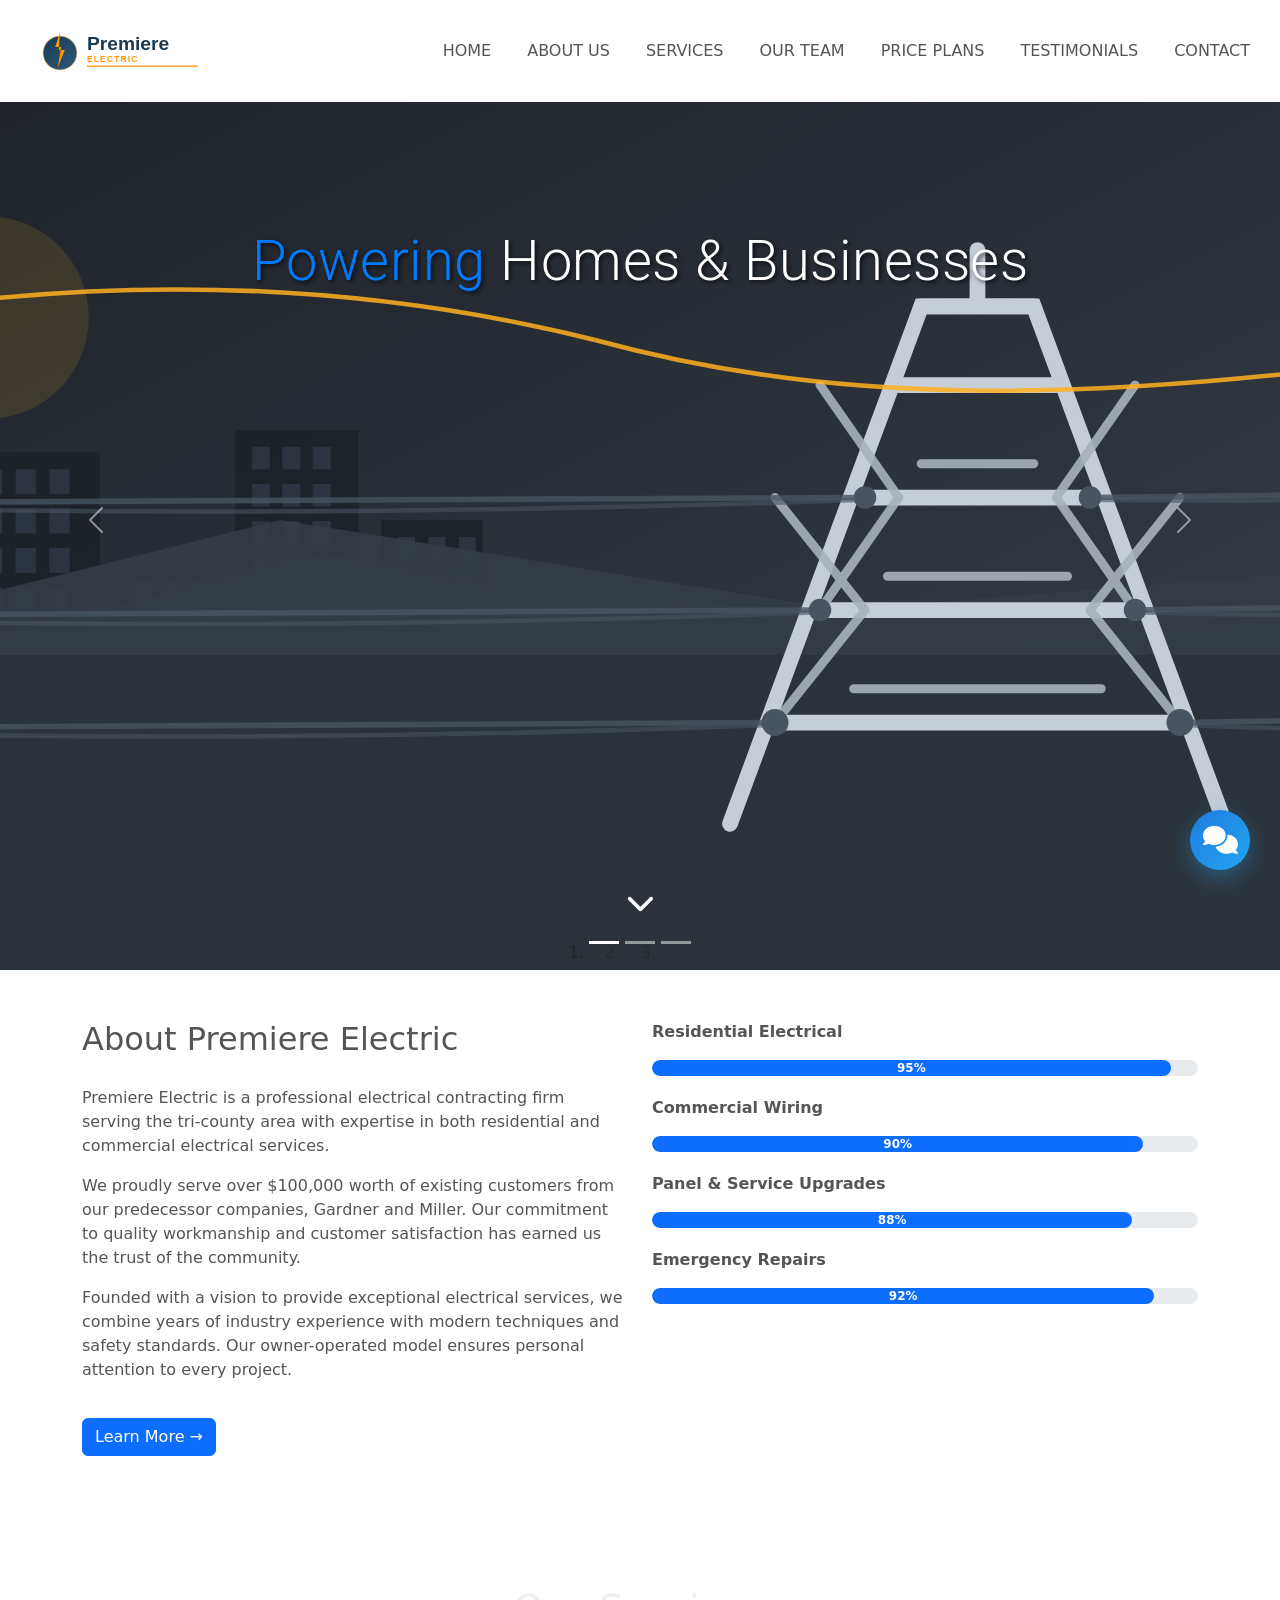
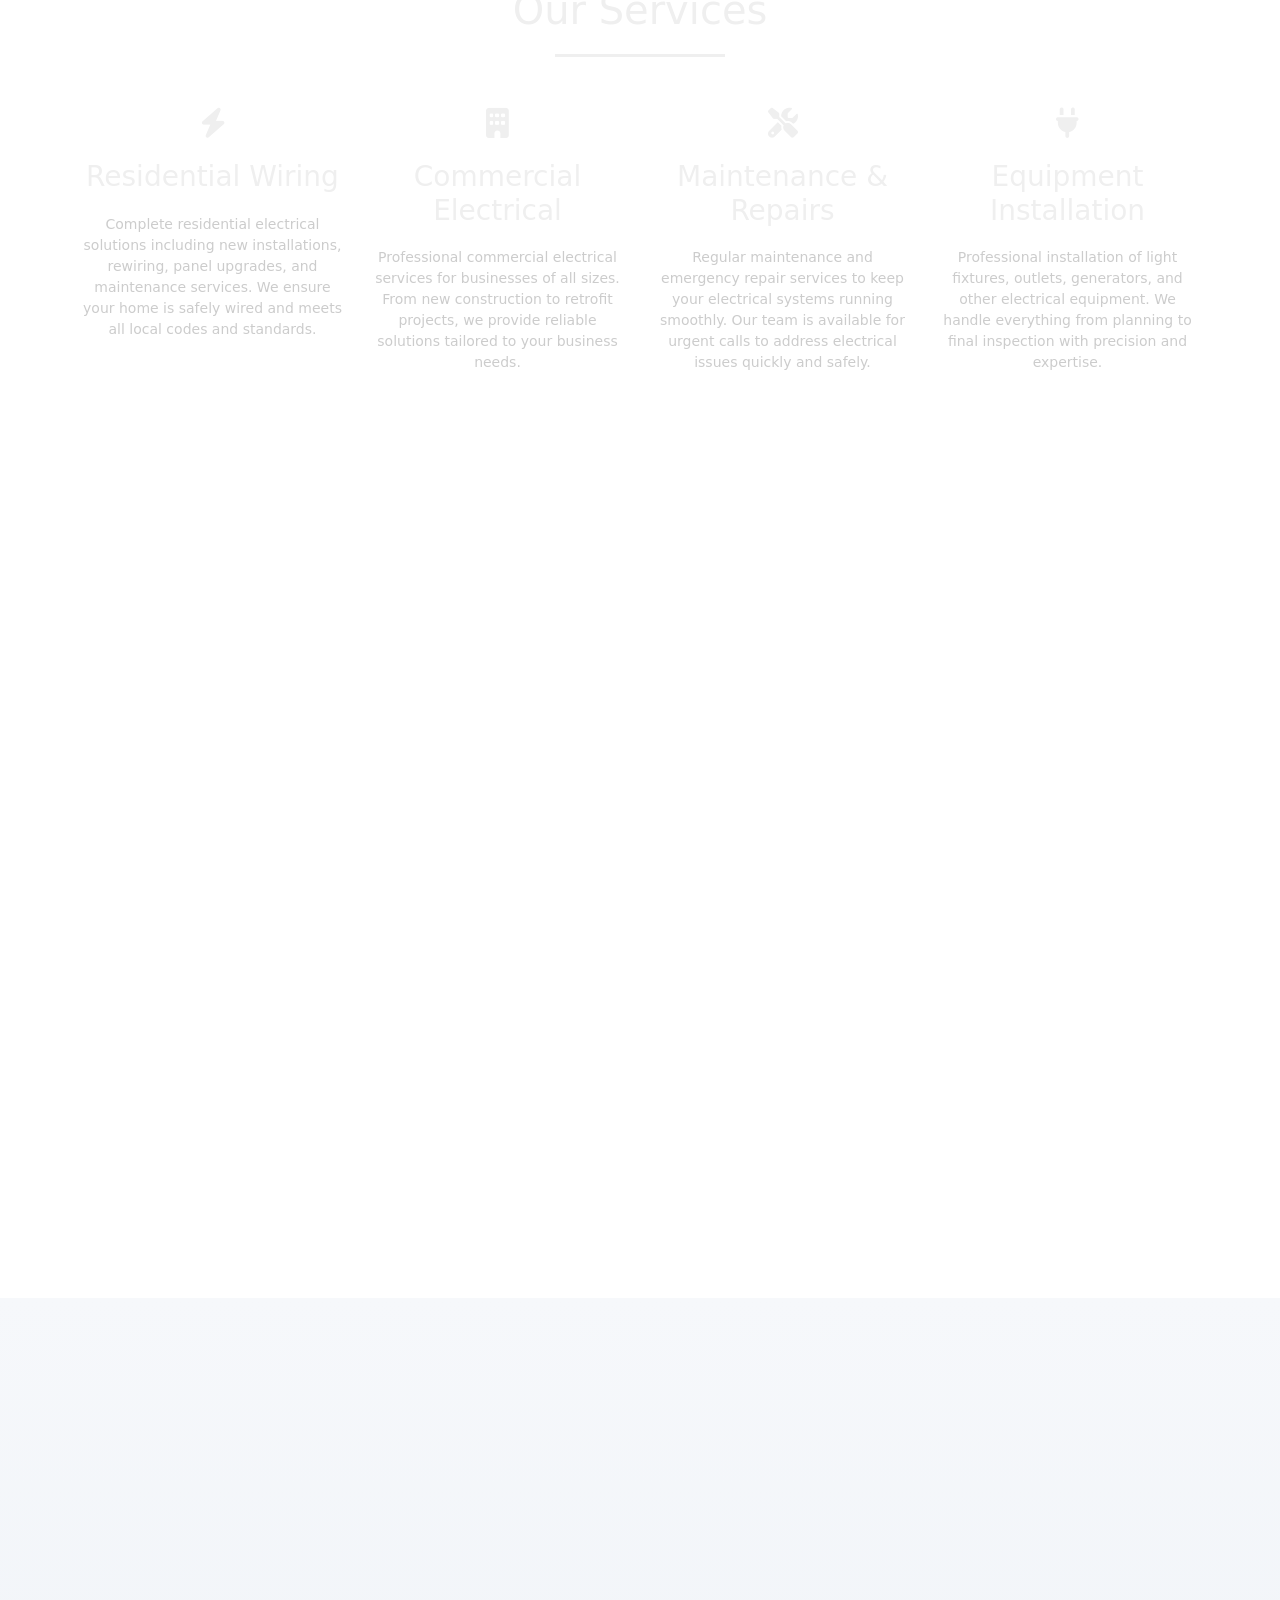
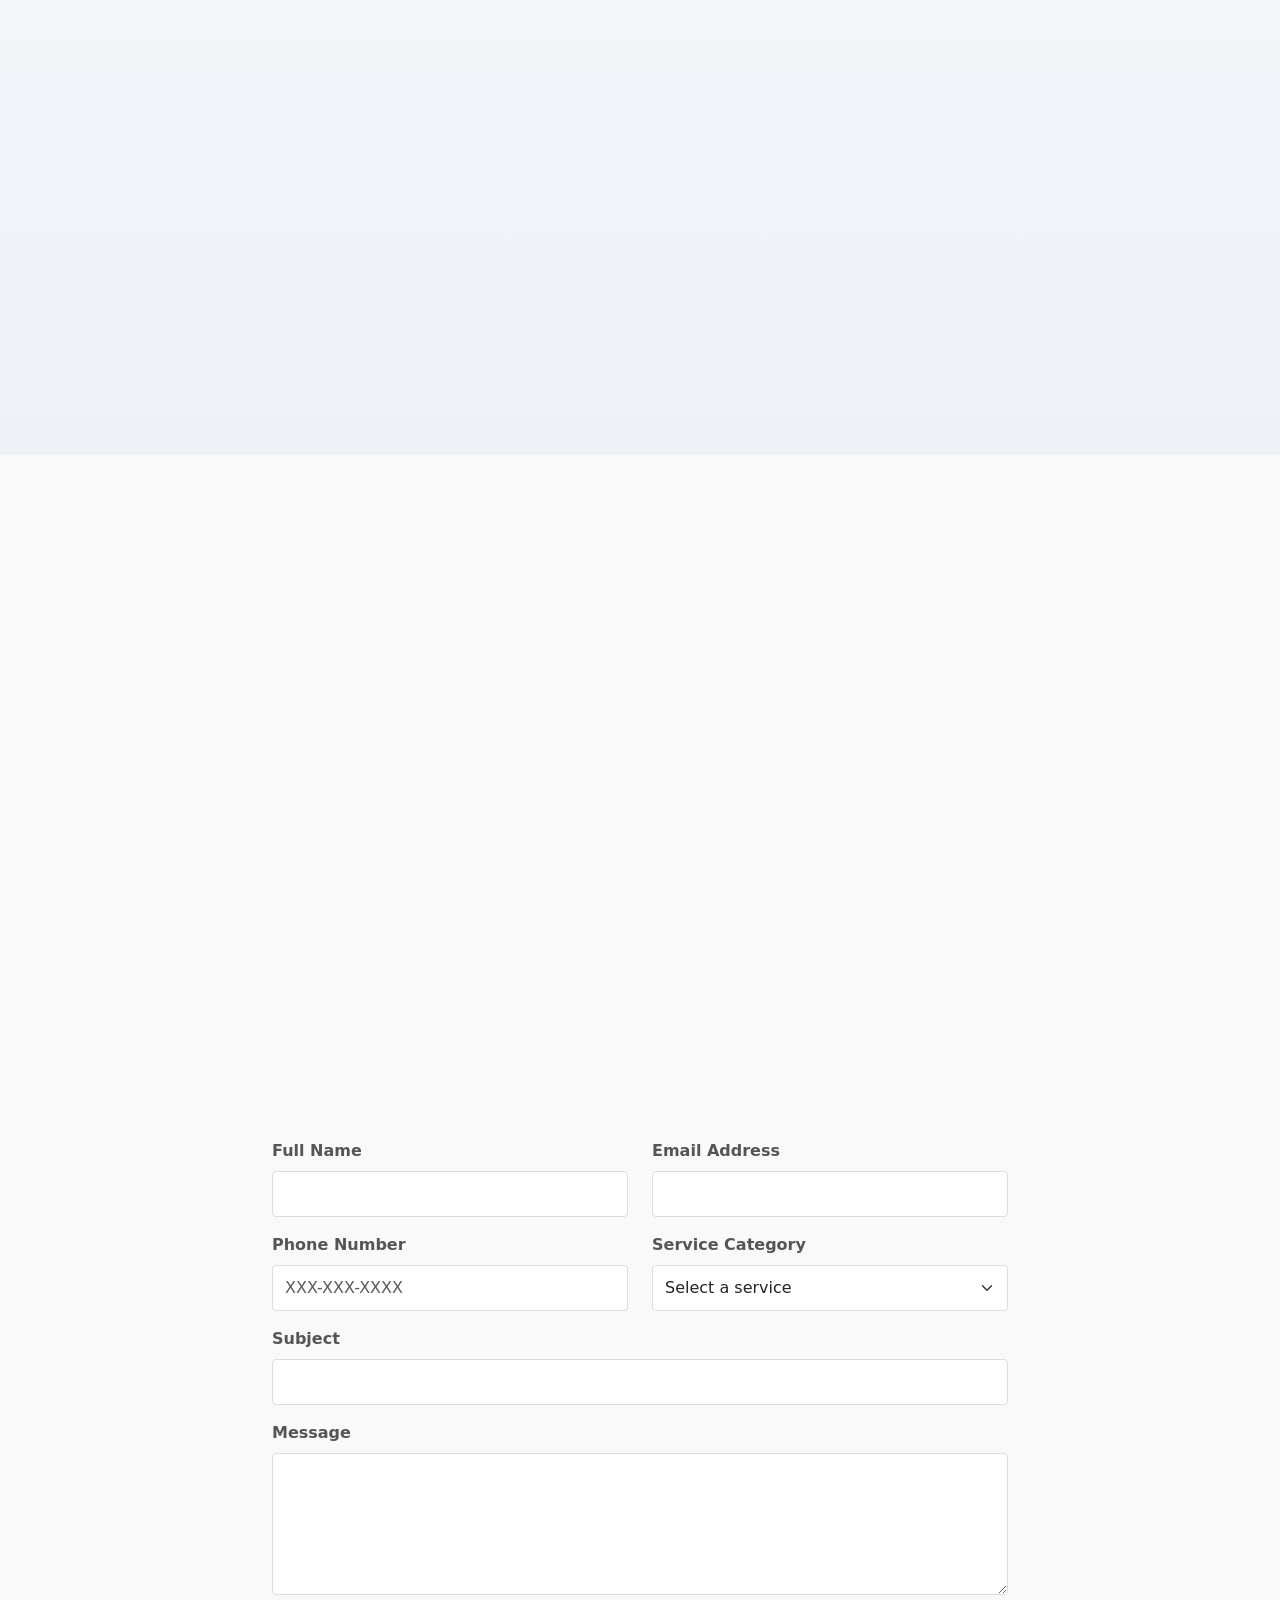
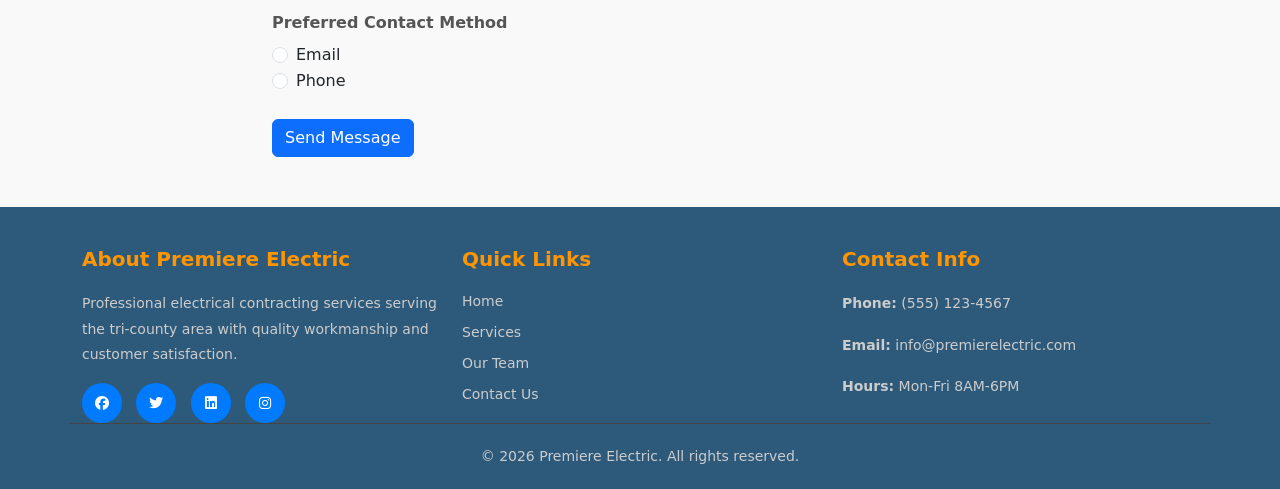
==== index.html @ 493f42b5 "Configure chatbot to use Railway backend with automatic fallback - Always attempt Railway API connec" ====
<!DOCTYPE html>
<html lang="en">
<head>
    <meta charset="UTF-8">
    <meta name="viewport" content="width=device-width, initial-scale=1.0">
    <meta name="description" content="Premiere Electric - Professional electrical contracting services">
    <meta name="api-base-url" content="https://premiere-electric-production.up.railway.app">
    <title>Premiere Electric - Professional Electrical Services</title>
    <link rel="stylesheet" href="main.css">
    <!-- Google Fonts -->
    <link rel="preconnect" href="https://fonts.googleapis.com">
    <link rel="preconnect" href="https://fonts.gstatic.com" crossorigin>
    <link href="https://fonts.googleapis.com/css2?family=Roboto:wght@300;400;500;700;900&display=swap" rel="stylesheet">
    <!-- Bootstrap 5.3.0 -->
    <link href="https://cdn.jsdelivr.net/npm/bootstrap@5.3.0/dist/css/bootstrap.min.css" rel="stylesheet">
    <!-- Font Awesome 6.4.0 -->
    <link rel="stylesheet" href="https://cdnjs.cloudflare.com/ajax/libs/font-awesome/6.4.0/css/all.min.css">
    <!-- Favicon -->
    <link rel="icon" type="image/svg+xml" href="logos/premiere-electric-favicon.svg">
    <link rel="alternate icon" href="logos/favicon.ico">
</head>
<body>
    <!-----NavigationBar-->
    <section id="nav-bar">
        <nav class="navbar navbar-expand-lg navbar-light sticky-top">
            <div class="container-fluid">
                <a class="navbar-brand" href="#home"><img src="logos/premiere-electric-logo-full.svg" alt="Premiere Electric" height="60"></a>
                <button class="navbar-toggler" type="button" data-bs-toggle="collapse" data-bs-target="#navbarNav" aria-controls="navbarNav" aria-expanded="false" aria-label="Toggle navigation">
                  <span class="navbar-toggler-icon"></span>
                </button>
                <div class="collapse navbar-collapse" id="navbarNav">
                  <ul class="navbar-nav ms-auto">
                    <li class="nav-item">
                      <a class="nav-link" href="#home">HOME</a>
                    </li>
                    <li class="nav-item">
                      <a class="nav-link" href="about.html">ABOUT US</a>
                    </li>
                    <li class="nav-item">
                      <a class="nav-link" href="#services">SERVICES</a>
                    </li>
                    <li class="nav-item">
                        <a class="nav-link" href="#team">OUR TEAM</a>
                    </li>
                    <li class="nav-item">
                        <a class="nav-link" href="#price">PRICE PLANS</a>
                    </li>
                    <li class="nav-item">
                        <a class="nav-link" href="#testimonials">TESTIMONIALS</a>
                    </li>
                    <li class="nav-item">
                      <a class="nav-link" href="#contact">CONTACT</a>
                    </li>
                  </ul>
                </div>
            </div>
          </nav>
    </section>
      <!-------Slider-->
      <div id="home">
        <div id="headerSlider" class="carousel slide" data-bs-ride="carousel">
          <ol class="carousel-indicators">
            <li data-bs-target="#headerSlider" data-bs-slide-to="0" class="active" aria-current="true"></li>
            <li data-bs-target="#headerSlider" data-bs-slide-to="1"></li>
            <li data-bs-target="#headerSlider" data-bs-slide-to="2"></li>
          </ol>
          <div class="carousel-inner">
            <div class="carousel-item active">
              <picture>
                <source media="(max-width: 768px)" srcset="image/slider-power-1-mobile.svg">
                <img src="image/slider-power-1.svg" class="d-block w-100" alt="Transmission towers powering homes and businesses" style="height: 100vh; object-fit: cover;">
              </picture>
                <div class="carousel-caption">
                  <h5><span class="accent">Powering</span> Homes & Businesses</h5>
                </div>
                <a href="#about" class="carousel-arrow" title="Learn more about us" aria-label="Learn more about us"><i class="fas fa-chevron-down" aria-hidden="true"></i></a>
            </div>
            <div class="carousel-item">
              <picture>
                <source media="(max-width: 768px)" srcset="image/slider-power-2-mobile.svg">
                <img src="image/slider-power-2.svg" class="d-block w-100" alt="Smart meter and digital grid infrastructure" style="height: 100vh; object-fit: cover;">
              </picture>
              <div class="carousel-caption">
                <h5><span class="accent">Safe.</span> Licensed. <span class="accent">On Time.</span></h5>
              </div>
              <a href="#about" class="carousel-arrow" title="Learn more about us" aria-label="Learn more about us"><i class="fas fa-chevron-down" aria-hidden="true"></i></a>
            </div>
            <div class="carousel-item">
              <picture>
                <source media="(max-width: 768px)" srcset="image/slider-power-3-mobile.svg">
                <img src="image/slider-power-3.svg" class="d-block w-100" alt="Wind turbines generating renewable energy" style="height: 100vh; object-fit: cover;">
              </picture>
              <div class="carousel-caption">
                <h5><span class="accent">Smart</span> Upgrades, <span class="accent">Clean</span> Installs</h5>
              </div>
              <a href="#about" class="carousel-arrow" title="Learn more about us" aria-label="Learn more about us"><i class="fas fa-chevron-down" aria-hidden="true"></i></a>
            </div>
          </div>
          <button class="carousel-control-prev" type="button" data-bs-target="#headerSlider" data-bs-slide="prev">
            <span class="carousel-control-prev-icon" aria-hidden="true"></span>
            <span class="visually-hidden">Previous</span>
          </button>
          <button class="carousel-control-next" type="button" data-bs-target="#headerSlider" data-bs-slide="next">
            <span class="carousel-control-next-icon" aria-hidden="true"></span>
            <span class="visually-hidden">Next</span>
          </button>
        </div>        
      </div>
        <!-----About-->
        <section id="about">
          <div class="container">
            <div class="row">
              <div class="col-md-6">
                <h2 data-reveal>About Premiere Electric</h2>
                <div class="about-content" data-reveal data-reveal-delay="100">
                  <p>Premiere Electric is a professional electrical contracting firm serving the tri-county area with expertise in both residential and commercial electrical services.</p>
                  <p>We proudly serve over $100,000 worth of existing customers from our predecessor companies, Gardner and Miller. Our commitment to quality workmanship and customer satisfaction has earned us the trust of the community.</p>
                  <p>Founded with a vision to provide exceptional electrical services, we combine years of industry experience with modern techniques and safety standards. Our owner-operated model ensures personal attention to every project.</p>
                </div>
                <a href="about.html" class="btn btn-primary" data-reveal data-reveal-delay="200">Learn More →</a>
              </div>
              <div class="col-md-6 skills-bar" data-reveal data-reveal-delay="300">
                <p>Residential Electrical</p>
                <div class="progress">
                  <div class="progress-bar progress-95">95%</div>
                </div>
                <p>Commercial Wiring</p>
                <div class="progress">
                  <div class="progress-bar progress-90">90%</div>
                </div>
                <p>Panel & Service Upgrades</p>
                <div class="progress">
                  <div class="progress-bar progress-88">88%</div>
                </div>
                <p>Emergency Repairs</p>
                <div class="progress">
                  <div class="progress-bar progress-92">92%</div>
                </div>
              </div>
            </div>
          </div>
        </section>
        <!--------Services-->
        <section id="services">
          <div class="container">
            <h1 data-reveal>Our Services</h1>
            <div class="row services">
              <div class="col-md-3 text-center" data-reveal>
                <div class="icon">
                  <i class="fas fa-bolt"></i>
                </div>
                <h3>Residential Wiring</h3>
                <p>
                  Complete residential electrical solutions including new installations, rewiring, panel upgrades, and maintenance services. We ensure your home is safely wired and meets all local codes and standards.
                </p>
              </div>
              <div class="col-md-3 text-center" data-reveal data-reveal-delay="100">
                <div class="icon">
                  <i class="fas fa-building"></i>
                </div>
                <h3>Commercial Electrical</h3>
                <p>
                  Professional commercial electrical services for businesses of all sizes. From new construction to retrofit projects, we provide reliable solutions tailored to your business needs.
                </p>
              </div>
              <div class="col-md-3 text-center" data-reveal data-reveal-delay="200">
                <div class="icon">
                  <i class="fas fa-tools"></i>
                </div>
                <h3>Maintenance & Repairs</h3>
                <p>
                  Regular maintenance and emergency repair services to keep your electrical systems running smoothly. Our team is available for urgent calls to address electrical issues quickly and safely.
                </p>
              </div>
              <div class="col-md-3 text-center" data-reveal data-reveal-delay="300">
                <div class="icon">
                  <i class="fas fa-plug"></i>
                </div>
                <h3>Equipment Installation</h3>
                <p>
                  Professional installation of light fixtures, outlets, generators, and other electrical equipment. We handle everything from planning to final inspection with precision and expertise.
                </p>
              </div>
            </div>
          </div>
        </section>
        <!--------Team Members-->
        <section id="team">
          <div class="container">
            <h1 data-reveal>Our Team</h1>
            <div class="row">
              <div class="col-md-4 profile-pic text-center" data-reveal>
                <div class="img-box">
                  <img src="logos/team-robin.svg" class="img-fluid" alt="Robin Henderson - CEO">
                  <ul>
                    <li><a href="#" title="Visit Facebook"><i class="fab fa-facebook"></i></a></li>
                    <li><a href="#" title="Visit Twitter"><i class="fab fa-twitter"></i></a></li>
                    <li><a href="#" title="Visit LinkedIn"><i class="fab fa-linkedin"></i></a></li>
                  </ul>
                </div>
                <h2>Robin Henderson</h2>
                <h3>Founder & CEO</h3>
                <p>Experienced electrical contractor with over 15 years in the industry, leading Premiere Electric with dedication to quality and customer service.</p>
              </div>
              <div class="col-md-4 profile-pic text-center" data-reveal data-reveal-delay="100">
                <div class="img-box">
                  <img src="logos/team-james.svg" class="img-fluid" alt="James Martinez - Operations">
                  <ul>
                    <li><a href="#" title="Visit Facebook"><i class="fab fa-facebook"></i></a></li>
                    <li><a href="#" title="Visit Twitter"><i class="fab fa-twitter"></i></a></li>
                    <li><a href="#" title="Visit LinkedIn"><i class="fab fa-linkedin"></i></a></li>
                  </ul>
                </div>
                <h2>James Martinez</h2>
                <h3>Operations Manager</h3>
                <p>Manages day-to-day operations and ensures every project meets our high standards for safety and customer satisfaction.</p>
              </div>
              <div class="col-md-4 profile-pic text-center" data-reveal data-reveal-delay="200">
                <div class="img-box">
                  <img src="logos/team-michael.svg" class="img-fluid" alt="Michael Thompson - Lead Tech">
                  <ul>
                    <li><a href="#" title="Visit Facebook"><i class="fab fa-facebook"></i></a></li>
                    <li><a href="#" title="Visit Twitter"><i class="fab fa-twitter"></i></a></li>
                    <li><a href="#" title="Visit LinkedIn"><i class="fab fa-linkedin"></i></a></li>
                  </ul>
                </div>
                <h2>Michael Thompson</h2>
                <h3>Lead Technician</h3>
                <p>Certified electrician with 12 years of experience handling complex commercial and residential projects with expertise and precision.</p>
              </div>
            </div>
          </div>
        </section>
        <!--------promo-->
        <section id="promo">
          <div class="container">
            <p data-reveal>Ready for Professional Electrical Services?</p>
            <a href="#contact" class="btn btn-primary" data-reveal data-reveal-delay="150">Contact Us Today</a>
          </div>
        </section>
        <!--------Price Plans-->
        <section id="price">
          <div class="container">
            <h1 data-reveal>Price Plans</h1>
            <div class="row">
              <div class="col-md-4" data-reveal>
                <div class="single-price">
                  <div class="price-head">
                    <h2>Basic</h2>
                    <p>$99/<span>month</span></p>
                  </div>
                  <div class="price-content">
                    <ul>
                      <li><i class="fas fa-circle-check"></i>Emergency Callouts</li>
                      <li><i class="fas fa-circle-check"></i>Basic Repairs</li>
                      <li><i class="fas fa-circle-check"></i>Annual Inspection</li>
                      <li><i class="fas fa-circle-xmark"></i>Scheduled Maintenance</li>
                      <li><i class="fas fa-circle-xmark"></i>Priority Support</li>
                    </ul>
                  </div>
                  <div class="price-button">
                    <a class="buy-btn" href="#contact">Get Started</a>
                  </div>
                </div>
              </div>
              <div class="col-md-4" data-reveal data-reveal-delay="100">
                <div class="single-price">
                  <div class="price-head">
                    <h2>Professional</h2>
                    <p>$199/<span>month</span></p>
                  </div>
                  <div class="price-content">
                    <ul>
                      <li><i class="fas fa-circle-check"></i>Emergency Callouts</li>
                      <li><i class="fas fa-circle-check"></i>All Repairs & Upgrades</li>
                      <li><i class="fas fa-circle-check"></i>Quarterly Maintenance</li>
                      <li><i class="fas fa-circle-check"></i>Scheduled Maintenance</li>
                      <li><i class="fas fa-circle-xmark"></i>Priority Support</li>
                    </ul>
                  </div>
                  <div class="price-button">
                    <a class="buy-btn" href="#contact">Get Started</a>
                  </div>
                </div>
              </div>
              <div class="col-md-4" data-reveal data-reveal-delay="200">
                <div class="single-price">
                  <div class="price-head">
                    <h2>Premium</h2>
                    <p>$299/<span>month</span></p>
                  </div>
                  <div class="price-content">
                    <ul>
                      <li><i class="fas fa-circle-check"></i>24/7 Emergency Support</li>
                      <li><i class="fas fa-circle-check"></i>All Repairs & Upgrades</li>
                      <li><i class="fas fa-circle-check"></i>Monthly Maintenance</li>
                      <li><i class="fas fa-circle-check"></i>Dedicated Account Manager</li>
                      <li><i class="fas fa-circle-check"></i>Priority Support</li>
                    </ul>
                  </div>
                  <div class="price-button">
                    <a class="buy-btn" href="#contact">Get Started</a>
                  </div>
                </div>
              </div>
            </div>
          </div>
        </section>
        <!--------Testimonials-->
        <section id="testimonials">
          <div class="container">
            <h1 data-reveal>What Our Clients Say</h1>
            <div class="row">
              <div class="col-md-4 testimonial" data-reveal>
                <div class="testimonial-content">
                  <p>"Premiere Electric completed my home renovation wiring on schedule and within budget. Highly professional and responsive team!"</p>
                  <div class="rating">
                    <i class="fas fa-star"></i>
                    <i class="fas fa-star"></i>
                    <i class="fas fa-star"></i>
                    <i class="fas fa-star"></i>
                    <i class="fas fa-star"></i>
                  </div>
                  <h4>Sarah Johnson</h4>
                  <p class="client-title">Homeowner</p>
                </div>
              </div>
              <div class="col-md-4 testimonial" data-reveal data-reveal-delay="100">
                <div class="testimonial-content">
                  <p>"Outstanding commercial electrical work. They provided excellent service and attention to detail for our office construction."</p>
                  <div class="rating">
                    <i class="fas fa-star"></i>
                    <i class="fas fa-star"></i>
                    <i class="fas fa-star"></i>
                    <i class="fas fa-star"></i>
                    <i class="fas fa-star"></i>
                  </div>
                  <h4>David Chen</h4>
                  <p class="client-title">Business Owner</p>
                </div>
              </div>
              <div class="col-md-4 testimonial" data-reveal data-reveal-delay="200">
                <div class="testimonial-content">
                  <p>"Fast response to my emergency electrical issue. Professional, knowledgeable, and fair pricing. We're extremely satisfied and highly recommend!"</p>
                  <div class="rating">
                    <i class="fas fa-star"></i>
                    <i class="fas fa-star"></i>
                    <i class="fas fa-star"></i>
                    <i class="fas fa-star"></i>
                    <i class="fas fa-star"></i>
                  </div>
                  <h4>Emily Rodriguez</h4>
                  <p class="client-title">Business Manager</p>
                </div>
              </div>
            </div>
          </div>
        </section>
        <!--------Contact Form-->
        <section id="contact">
          <div class="container">
            <h1 data-reveal>Get in Touch</h1>
            <div class="row">
              <div class="col-md-8 offset-md-2" data-reveal>
                <form id="contactForm">
                  <div class="row">
                    <div class="col-md-6 mb-3">
                      <label for="fullName" class="form-label">Full Name</label>
                      <input type="text" class="form-control" id="fullName" name="fullName" required minlength="2" maxlength="100">
                    </div>
                    <div class="col-md-6 mb-3">
                      <label for="email" class="form-label">Email Address</label>
                      <input type="email" class="form-control" id="email" name="email" required>
                    </div>
                  </div>
                  <div class="row">
                    <div class="col-md-6 mb-3">
                      <label for="phone" class="form-label">Phone Number</label>
                      <input type="tel" class="form-control" id="phone" name="phone" placeholder="XXX-XXX-XXXX">
                    </div>
                    <div class="col-md-6 mb-3">
                      <label for="serviceCategory" class="form-label">Service Category</label>
                      <select class="form-select" id="serviceCategory" name="serviceCategory">
                        <option value="">Select a service</option>
                        <option value="residential">Residential Wiring</option>
                        <option value="commercial">Commercial Electrical</option>
                        <option value="maintenance">Maintenance & Repairs</option>
                        <option value="equipment">Equipment Installation</option>
                        <option value="other">Other</option>
                      </select>
                    </div>
                  </div>
                  <div class="mb-3">
                    <label for="subject" class="form-label">Subject</label>
                    <input type="text" class="form-control" id="subject" name="subject" required minlength="5" maxlength="150">
                  </div>
                  <div class="mb-3">
                    <label for="message" class="form-label">Message</label>
                    <textarea class="form-control" id="message" name="message" rows="5" required minlength="10" maxlength="5000"></textarea>
                  </div>
                  <div class="mb-3">
                    <label class="form-label">Preferred Contact Method</label>
                    <div class="form-check">
                      <input class="form-check-input" type="radio" name="preferredContact" id="contactEmail" value="email">
                      <label class="form-check-label" for="contactEmail">Email</label>
                    </div>
                    <div class="form-check">
                      <input class="form-check-input" type="radio" name="preferredContact" id="contactPhone" value="phone">
                      <label class="form-check-label" for="contactPhone">Phone</label>
                    </div>
                  </div>
                  <button type="submit" class="btn btn-primary">Send Message</button>
                </form>
                <div id="formResponse"></div>
              </div>
            </div>
          </div>
        </section>
        <!--------Footer-->
        <footer id="footer">
          <div class="container">
            <div class="row">
              <div class="col-md-4" data-reveal>
                <h5>About Premiere Electric</h5>
                <p>Professional electrical contracting services serving the tri-county area with quality workmanship and customer satisfaction.</p>
                <div class="social-icons">
                  <a href="#" title="Visit Facebook"><i class="fab fa-facebook"></i></a>
                  <a href="#" title="Visit Twitter"><i class="fab fa-twitter"></i></a>
                  <a href="#" title="Visit LinkedIn"><i class="fab fa-linkedin"></i></a>
                  <a href="#" title="Visit Instagram"><i class="fab fa-instagram"></i></a>
                </div>
              </div>
              <div class="col-md-4" data-reveal data-reveal-delay="100">
                <h5>Quick Links</h5>
                <ul>
                  <li><a href="#home">Home</a></li>
                  <li><a href="#services">Services</a></li>
                  <li><a href="#team">Our Team</a></li>
                  <li><a href="#contact">Contact Us</a></li>
                </ul>
              </div>
              <div class="col-md-4" data-reveal data-reveal-delay="200">
                <h5>Contact Info</h5>
                <p><strong>Phone:</strong> (555) 123-4567</p>
                <p><strong>Email:</strong> info@premierelectric.com</p>
                <p><strong>Hours:</strong> Mon-Fri 8AM-6PM</p>
              </div>
            </div>
            <div class="row footer-bottom">
              <div class="col-12 text-center" data-reveal data-reveal-delay="300">
                <p>&copy; 2026 Premiere Electric. All rights reserved.</p>
              </div>
            </div>
          </div>
        </footer>

    <!-- Chatbot Button -->
    <button id="chatbot-toggle" class="chatbot-toggle" title="Open Chat" aria-label="Open Chat">
      <i class="fas fa-comments"></i>
    </button>

    <!-- Chatbot Modal -->
    <div id="chatbot-modal" class="chatbot-modal">
      <div class="chatbot-header">
        <h5><i class="fas fa-bolt"></i> Premiere Electric Assistant</h5>
        <button id="chatbot-close" class="chatbot-close" title="Close Chat" aria-label="Close Chat">
          <i class="fas fa-times"></i>
        </button>
      </div>
      <div class="chatbot-body" id="chatbot-body">
        <div class="chat-message bot-message">
          <div class="message-content">
            <p>Hi! I'm the Premiere Electric virtual assistant. How can I help you today?</p>
          </div>
        </div>
      </div>
      <div class="chatbot-footer">
        <input type="text" id="chatbot-input" class="chatbot-input" placeholder="Type your message..." />
        <button id="chatbot-send" class="chatbot-send" title="Send Message">
          <i class="fas fa-paper-plane"></i>
        </button>
      </div>
    </div>

    <!-- Bootstrap 5.3.0 JS -->
    <script src="https://cdn.jsdelivr.net/npm/bootstrap@5.3.0/dist/js/bootstrap.bundle.min.js"></script>
    
    <!-- Reveal Animations (Optimized) -->
    <script>
      const prefersReducedMotion = window.matchMedia('(prefers-reduced-motion: reduce)').matches;

      if (prefersReducedMotion || !('IntersectionObserver' in window)) {
        document.querySelectorAll('[data-reveal]').forEach((el) => el.classList.add('is-visible'));
      } else {
        const observer = new IntersectionObserver(
          (entries) => {
            entries.forEach((entry) => {
              if (entry.isIntersecting) {
                entry.target.classList.add('is-visible');
                observer.unobserve(entry.target);
              }
            });
          },
          { threshold: 0.15, rootMargin: '50px 0px 0px 0px' }
        );

        document.querySelectorAll('[data-reveal]').forEach((element) => {
          const delay = element.getAttribute('data-reveal-delay');
          if (delay) element.style.setProperty('--reveal-delay', `${delay}ms`);
          observer.observe(element);
        });
      }
    </script>

    <!-- Chatbot Handler -->
    <script>
      // Always use Railway backend, fallback to local responses if unavailable
      const apiBaseUrl = (() => {
        const meta = document.querySelector('meta[name="api-base-url"]');
        const value = meta?.content?.trim() || '';
        return value.replace(/\/+$/, '');
      })();

      function buildApiUrl(path) {
        const normalizedPath = path.startsWith('/') ? path : `/${path}`;
        return `${apiBaseUrl}${normalizedPath}`;
      }

      window.buildApiUrl = buildApiUrl;

      // Chatbot toggle
      const chatbotToggle = document.getElementById('chatbot-toggle');
      const chatbotModal = document.getElementById('chatbot-modal');
      const chatbotClose = document.getElementById('chatbot-close');
      const chatbotInput = document.getElementById('chatbot-input');
      const chatbotSend = document.getElementById('chatbot-send');
      const chatbotBody = document.getElementById('chatbot-body');

      chatbotToggle.addEventListener('click', () => {
        chatbotModal.classList.add('active');
        chatbotToggle.style.display = 'none';
        chatbotInput.focus();
      });

      chatbotClose.addEventListener('click', () => {
        chatbotModal.classList.remove('active');
        chatbotToggle.style.display = 'flex';
      });

      function addMessage(message, isBot = false) {
        const messageDiv = document.createElement('div');
        messageDiv.className = `chat-message ${isBot ? 'bot-message' : 'user-message'}`;
        messageDiv.innerHTML = `
          <div class="message-content">
            <p>${message}</p>
          </div>
        `;
        chatbotBody.appendChild(messageDiv);
        chatbotBody.scrollTop = chatbotBody.scrollHeight;
      }

      function getBotResponse(userMessage) {
        const message = userMessage.toLowerCase();

        // Always try Railway backend first
        return fetch(buildApiUrl('/api/chat/message'), {
          method: 'POST',
          headers: {
            'Content-Type': 'application/json',
          },
          body: JSON.stringify({
            message: userMessage,
            sessionId: sessionStorage.getItem('chatSessionId'),
            userContext: window.location.pathname
          })
        })
        .then(response => {
          if (!response.ok) {
            throw new Error(`HTTP error! status: ${response.status}`);
          }
          return response.json();
        })
        .then(data => {
          if (data.success && data.sessionId) {
            sessionStorage.setItem('chatSessionId', data.sessionId);
          }
          return data.botResponse || data.message;
        })
        .catch(error => {
          // If Railway is unavailable, use fallback responses
          return getFallbackResponse(message);
        });
      }

      function getFallbackResponse(message) {
        
        if (message.includes('service') || message.includes('what do you do')) {
          return "We offer residential wiring, commercial electrical work, maintenance & repairs, and equipment installation. Would you like more details about any specific service?";
        } else if (message.includes('price') || message.includes('cost') || message.includes('quote')) {
          return "Our pricing varies by service. For a detailed quote, please fill out our contact form or call us at (555) 123-4567. We offer free estimates!";
        } else if (message.includes('emergency') || message.includes('urgent')) {
          return "For emergencies, call us directly at (555) 123-4567. We offer 24/7 emergency support for urgent electrical issues.";
        } else if (message.includes('hours') || message.includes('open')) {
          return "We're open Monday-Friday, 8AM-6PM. Emergency services are available 24/7. How can we help you?";
        } else if (message.includes('contact') || message.includes('reach')) {
          return "You can reach us at (555) 123-4567 or email info@premierelectric.com. You can also fill out our contact form below!";
        } else if (message.includes('hello') || message.includes('hi')) {
          return "Hello! How can I assist you with your electrical needs today?";
        } else if (message.includes('thank')) {
          return "You're welcome! Feel free to reach out if you have any other questions.";
        } else {
          return "I'd be happy to help! You can ask me about our services, pricing, hours, or how to contact us. What would you like to know?";
        }
      }

      function sendMessage() {
        const message = chatbotInput.value.trim();
        if (message === '') return;

        addMessage(message, false);
        chatbotInput.value = '';

        // Show typing indicator
        const typingDiv = document.createElement('div');
        typingDiv.className = 'chat-message bot-message typing-indicator';
        typingDiv.innerHTML = '<div class="message-content"><p>...</p></div>';
        chatbotBody.appendChild(typingDiv);
        chatbotBody.scrollTop = chatbotBody.scrollHeight;

        getBotResponse(message).then(botResponse => {
          // Remove typing indicator
          typingDiv.remove();
          addMessage(botResponse, true);
        });
      }

      chatbotSend.addEventListener('click', sendMessage);
      chatbotInput.addEventListener('keypress', (e) => {
        if (e.key === 'Enter') {
          sendMessage();
        }
      });
    </script>

    <!-- Contact Form Handler -->
    <script>
      document.getElementById('contactForm').addEventListener('submit', async (e) => {
        e.preventDefault();
        
        const formData = {
          fullName: document.getElementById('fullName').value,
          email: document.getElementById('email').value,
          phoneNumber: document.getElementById('phone').value,
          subject: document.getElementById('subject').value,
          message: document.getElementById('message').value,
          serviceCategory: document.getElementById('serviceCategory').value,
          preferredContact: document.querySelector('input[name="preferredContact"]:checked')?.value
        };

        try {
          const apiUrl = window.buildApiUrl ? window.buildApiUrl('/api/contact/submit') : '/api/contact/submit';
          const response = await fetch(apiUrl, {
            method: 'POST',
            headers: {
              'Content-Type': 'application/json',
            },
            body: JSON.stringify(formData)
          });

          const result = await response.json();
          const formResponseDiv = document.getElementById('formResponse');

          if (result.success) {
            formResponseDiv.innerHTML = `
              <div class="alert alert-success mt-3">
                ${result.message}<br>
                <small>Ticket ID: ${result.ticketId}</small>
              </div>
            `;
            document.getElementById('contactForm').reset();
          } else {
            formResponseDiv.innerHTML = `
              <div class="alert alert-danger mt-3">
                <strong>Error:</strong> ${result.message || 'Failed to submit form. Please try again.'}
              </div>
            `;
          }
        } catch (error) {
          document.getElementById('formResponse').innerHTML = `
            <div class="alert alert-danger mt-3">
              Error submitting form: ${error.message}
            </div>
          `;
        }
      });
    </script>

    <!-- Cursor Trail Effect (Optimized) -->
    <script>
      const cursorTrail = [];
      const maxTrailLength = 12;
      let lastX = 0;
      let lastY = 0;
      let trailTimeout;

      // Throttle mousemove to improve performance
      const throttledMouseMove = (e) => {
        const dx = e.clientX - lastX;
        const dy = e.clientY - lastY;
        const distance = Math.sqrt(dx * dx + dy * dy);

        if (distance > 15) {
          const trail = document.createElement('div');
          trail.className = 'cursor-trail';
          trail.style.left = e.clientX + 'px';
          trail.style.top = e.clientY + 'px';

          document.body.appendChild(trail);
          cursorTrail.push(trail);

          if (cursorTrail.length > maxTrailLength) {
            const oldTrail = cursorTrail.shift();
            oldTrail.remove();
          }

          setTimeout(() => {
            trail.remove();
            const index = cursorTrail.indexOf(trail);
            if (index > -1) cursorTrail.splice(index, 1);
          }, 600);

          lastX = e.clientX;
          lastY = e.clientY;
        }
      };

      // Add throttle using requestAnimationFrame
      let isThrottled = false;
      document.addEventListener('mousemove', (e) => {
        if (!isThrottled) {
          isThrottled = true;
          requestAnimationFrame(() => {
            throttledMouseMove(e);
            isThrottled = false;
          });
        }
      }, { passive: true });
    </script>
</body>
</html>
---- main.css ----
*{
    margin: 0;
    padding: 0;
}
/*----------Navigation----------*/
#nav-bar{
    background: #ffffff;
    height: 70px;
    line-height: 70px;
}
.navbar-brand img{
    height: 60px;
    padding-left: 30px;
    max-width: 200px;
}
.navbar-nav li{
    padding: 0 10px;
}
.navbar-nav li a{
    text-align: left;
}
#nav-bar ul li a:hover{
    color: turquoise!important;
}
.navbar{
    background: #ffffff;
}
.navbar-toggler{
    border: none!important;
}
.nav-link{
    color: #555555!important;
    font-weight: 600;
    font-size: 16px;
}
@media (max-width: 576px) {
    .navbar-brand img{
        height: 50px;
        padding-left: 10px;
    }
}
#slider{
    width: 100%;
    height: 70%;
}
/*----------Reveal Animations----------*/
[data-reveal]{
    opacity: 0;
    transform: translateY(24px);
    transition: opacity 0.6s ease, transform 0.6s ease;
    transition-delay: var(--reveal-delay, 0ms);
    will-change: opacity, transform;
}
[data-reveal].is-visible{
    opacity: 1;
    transform: translateY(0);
    will-change: auto;
}
@media (prefers-reduced-motion: reduce){
    [data-reveal]{
        opacity: 1;
        transform: none;
        transition: none;
        will-change: auto;
    }
}
/*----------Carousel Captions----------*/
.carousel-caption{
    top: 15% !important;
    bottom: auto !important;
    text-align: center;
}
.carousel-caption h5{
    font-size: 3.5rem;
    font-weight: 300;
    font-family: 'Roboto', sans-serif;
    color: #ffffff;
    text-shadow: 2px 2px 4px rgba(0,0,0,0.7);
    margin-bottom: 20px;
    line-height: 1.3;
    letter-spacing: 0.5px;
    animation: slideInFromTop 1.7s ease forwards;
    opacity: 0;
    will-change: opacity, transform;
}
.carousel-caption h5.is-animated{
    will-change: auto;
}
.carousel-caption h5 .accent{
    color: #007bff;
}
.carousel-arrow{
    display: inline-block;
    position: absolute;
    bottom: 5%;
    left: 50%;
    transform: translateX(-50%);
    color: #ffffff;
    font-size: 1.8rem;
    text-decoration: none;
    transition: transform 0.3s ease;
    z-index: 10;
}
.carousel-arrow:hover{
    transform: translateX(-50%) translateY(5px);
}

/* Mobile responsive captions */
@media (max-width: 768px){
    .carousel-caption{
        top: 12% !important;
    }
    .carousel-caption h5{
        font-size: 2.5rem;
        margin-bottom: 15px;
    }
    .carousel-arrow{
        font-size: 1.4rem;
        bottom: 8%;
    }
}
@media (max-width: 480px){
    .carousel-caption{
        top: 10% !important;
    }
    .carousel-caption h5{
        font-size: 2rem;
    }
    .carousel-arrow{
        font-size: 1.1rem;
        bottom: 10%;
    }
}
/*----------About----------*/
#about{
    padding-top: 50px;
    padding-bottom: 50px;
    color: #555555;
}
#about .btn{
    margin-top: 20px;
    margin-bottom: 30px;
}
.about-content{
    padding-top: 20px;
}
.skills-bar{
    margin-bottom: 6px;
    font-weight: 600;
}
.progress-bar{
    border-radius: 16px;
}
.progress{
    border-radius: 16px !important;
    margin-bottom: 20px;
}
/*----------Services----------*/
#services{
    background-image: linear-gradient(rgba(0,0,0,0.8),rgba(0,0,0,0.8)), url(image/close-up-of-wooden-plank-326311.jpg);
    background-size: cover;
    background-position: center;
    color: #efefef !important;
    background-attachment: fixed;
    padding-top: 50px;
    padding-bottom: 50px;
}
#services h1{
    text-align: center;
    color: #efefef !important;
    padding-bottom: 10px;
}
#services h1::after{
    content: '';
    background: #efefef;
    display: block;
    height: 3px;
    width: 170px;
    margin: 20px auto 5px;
}
.services{
    margin-top: 40px;
}
.icon{
    font-size: 30px;
    margin: 10px auto;
    padding: 10px;
    height: 60px;
    width: 60px;
    border: 1px solid #fff;
    border-radius: 50%;
}
#services p{
    font-size: 14px;
    margin-top: 20px;
    color: #ccc;
}
.services .col-md-3{
    border-radius: 12px;
    transition: background 0.3s ease, transform 0.3s ease, box-shadow 0.3s ease;
    will-change: transform;
}
.services .col-md-3:hover{
    background: #007bff;
    cursor: pointer;
    transform: translateY(-4px);
    box-shadow: 0 10px 30px rgba(0,123,255,0.3);
}
/*----------Team Members----------*/
#team{
    padding-top: 50px;
    padding-bottom: 50px;
    color: #555555;
}
h1{
    text-align: center;
    color: #555555;
    padding-bottom: 10px;
}
h1::after{
    content: '';
    background: #007bff;
    display: block;
    height: 3px;
    width: 170px;
    margin: 20px auto 5px;
}
.profile-pic{
    margin-top: 25px;
}
.profile-pic .img-box{
    opacity: 1;
    display: block;
    position: relative;
}
.profile-pic .img-box img{
    filter: grayscale(1);
    width: 140px;
    height: 140px;
    object-fit: contain;
    display: block;
    margin: 0 auto;
}
.profile-pic .img-box img:hover{
    filter: grayscale(0);
    cursor: pointer;
}
.profile-pic h2{
    font-size: 22px;
    font-weight: bold;
    margin-top: 15px;
    color: #007bff !important;
}
.profile-pic h3{
    font-size: 15px;
    font-weight: bold;
    margin-top: 15px;
}
#team .fa{
    height: 25px;
    width: 25px;
    color: #007bff !important;
    background: #ffffff;
    padding: 4px;
    border-radius: 50%;
}
.img-box ul{
    padding: 15px 0;
    position: absolute;
    z-index: 2;
    bottom: 0;
    left: 50%;
    transform: translateX(-50%);
    opacity: 0;
}
.img-box ul li{
    padding: 5px;
    display: inline-block;
}
.img-box:hover ul{
    opacity: 1;
}
.img-box ul, .img-box ul li{
    transition: 0.5s;
}
/*----------Promo--------*/
#promo{
    background: linear-gradient(rgba(0,0,0,0.7), rgba(0,0,0,0.7)),url(image/close-up-of-wooden-plank-326311.jpg);
    background-size: cover;
    background-position: center;
    color: #fff;
    background-attachment: fixed;
    text-align: center;
    padding: 100px;
    font-family: sans-serif;
    font-size: 38px;
}
/*----------Price Plans----------*/
#price{
    padding: 80px 0;
    background: linear-gradient(180deg,#f6f8fb 0%,#eef2f7 100%);
}
.single-price{
    margin: 12px 0;
    background: #fff;
    border: 1px solid #e7eaf0;
    border-radius: 14px;
    box-shadow: 0 10px 30px rgba(0,0,0,0.06);
    overflow: hidden;
    transition: transform 0.25s ease, box-shadow 0.25s ease;
    display: flex;
    flex-direction: column;
    min-height: 100%;
}
.single-price:hover{
    transform: translateY(-6px);
    box-shadow: 0 18px 40px rgba(0,0,0,0.1);
}
.price-head{
    background: linear-gradient(135deg,#1f7ae0 0%,#23a6f0 100%);
    padding: 20px;
    text-align: center;
    color: #fff;
}
.price-head h2{
    font-size: 28px;
    font-weight: 700;
    margin: 0 0 6px 0;
    letter-spacing: 0.5px;
    text-transform: uppercase;
}
.price-head p{
    font-size: 30px;
    font-weight: 700;
    margin: 0;
}
#price span{
    font-size: 14px;
    font-weight: 500;
}
.price-content{
    padding: 24px 24px 12px 24px;
    flex: 1 1 auto;
}
.price-content ul{
    margin: 0;
    padding: 0;
    list-style: none;
}
.price-content ul li{
    border-bottom: 1px solid #edf0f5;
    padding: 12px 0;
    color: #4a5568;
    display: flex;
    align-items: center;
    gap: 10px;
}
.price-content ul li:last-child{
    border: none;
}
.price-content ul li i{
    color: #1f7ae0;
    font-size: 14px;
}
.price-content ul li .fa-circle-xmark{
    color: #c53030;
}
.price-button{
    padding: 0 24px 24px 24px;
}
.buy-btn{
    display: block;
    width: 100%;
    text-align: center;
    padding: 12px 16px;
    border-radius: 10px;
    font-weight: 700;
    letter-spacing: 0.3px;
    background: linear-gradient(135deg,#1f7ae0 0%,#23a6f0 100%);
    color: #fff;
    text-decoration: none;
    box-shadow: 0 6px 18px rgba(35,166,240,0.35);
    transition: transform 0.2s ease, box-shadow 0.2s ease, filter 0.2s ease;
}
.buy-btn:hover{
    transform: translateY(-2px);
    box-shadow: 0 10px 24px rgba(35,166,240,0.45);
    filter: brightness(1.05);
    color: #fff;
}
/*----------Testimonials----------*/
#testimonials{
    padding-top: 50px;
    padding-bottom: 50px;
    background: #f9f9f9;
    color: #555555;
}
#testimonials h1{
    text-align: center;
    color: #555555;
    padding-bottom: 10px;
    margin-bottom: 40px;
}
#testimonials h1::after{
    content: '';
    background: #007bff;
    display: block;
    height: 3px;
    width: 170px;
    margin: 20px auto 5px;
}
.testimonial{
    margin-top: 25px;
}
.testimonial-content{
    background: #fff;
    padding: 30px;
    border-radius: 8px;
    box-shadow: 0 2px 10px rgba(0,0,0,0.1);
    transition: 0.5s;
}
.testimonial-content:hover{
    box-shadow: 0 4px 20px rgba(0,0,0,0.15);
}
.testimonial-content p:first-child{
    font-style: italic;
    color: #666;
    margin-bottom: 15px;
}
.rating{
    color: #ff9500;
    font-size: 14px;
    margin-bottom: 15px;
}
.testimonial-content h4{
    color: #007bff;
    font-weight: bold;
    margin: 10px 0 5px 0;
}
.client-title{
    font-size: 12px;
    color: #999;
    margin: 0;
}
/*----------Contact Form----------*/
#contact{
    padding-top: 50px;
    padding-bottom: 50px;
    background: #f9f9f9;
}
#contact h1{
    text-align: center;
    color: #555555;
    padding-bottom: 10px;
    margin-bottom: 40px;
}
#contact h1::after{
    content: '';
    background: #007bff;
    display: block;
    height: 3px;
    width: 170px;
    margin: 20px auto 5px;
}
#contactForm .form-label{
    color: #555555;
    font-weight: 600;
    margin-bottom: 8px;
}
#contactForm .form-control,
#contactForm .form-select{
    border: 1px solid #ddd;
    border-radius: 4px;
    padding: 10px 12px;
    transition: 0.3s;
}
#contactForm .form-control:focus,
#contactForm .form-select:focus{
    border-color: #007bff;
    box-shadow: 0 0 0 0.2rem rgba(0,123,255,0.25);
}
#contactForm .btn{
    margin-top: 10px;
}
/*----------Footer----------*/
#footer{
    background: #2d5a7b;
    color: #fff;
    padding: 40px 0 20px 0;
    font-size: 14px;
}
#footer h5{
    color: #ff9500;
    font-weight: bold;
    margin-bottom: 20px;
}
#footer p{
    color: #ccc;
    line-height: 1.8;
}
#footer ul{
    list-style: none;
    padding: 0;
}
#footer ul li{
    margin-bottom: 10px;
}
#footer ul li a{
    color: #ccc;
    text-decoration: none;
    transition: 0.3s;
}
#footer ul li a:hover{
    color: #ff9500;
}
.social-icons{
    margin-top: 15px;
}
.social-icons a{
    display: inline-block;
    width: 40px;
    height: 40px;
    background: #007bff;
    border-radius: 50%;
    text-align: center;
    line-height: 40px;
    margin-right: 10px;
    color: #fff;
    transition: 0.3s;
    text-decoration: none;
}
.social-icons a:hover{
    background: #ff9500;
}
.footer-bottom{
    margin-top: 30px;
    padding-top: 20px;
    border-top: 1px solid #444;
}
.footer-bottom p{
    margin: 0;
    color: #999;
}
/*----------Chatbot----------*/
.chatbot-toggle{
    position: fixed;
    bottom: 30px;
    right: 30px;
    width: 60px;
    height: 60px;
    background: linear-gradient(135deg,#1f7ae0 0%,#23a6f0 100%);
    border: none;
    border-radius: 50%;
    color: #fff;
    font-size: 28px;
    cursor: pointer;
    box-shadow: 0 8px 24px rgba(35,166,240,0.4);
    z-index: 1000;
    display: flex;
    align-items: center;
    justify-content: center;
    transition: transform 0.3s ease, box-shadow 0.3s ease;
}
.chatbot-toggle:hover{
    transform: scale(1.1);
    box-shadow: 0 10px 30px rgba(35,166,240,0.5);
}
.chatbot-modal{
    position: fixed;
    bottom: 30px;
    right: 30px;
    width: 380px;
    max-height: 550px;
    background: #fff;
    border-radius: 16px;
    box-shadow: 0 12px 40px rgba(0,0,0,0.15);
    z-index: 1001;
    display: flex;
    flex-direction: column;
    opacity: 0;
    transform: translateY(20px) scale(0.95);
    pointer-events: none;
    transition: opacity 0.3s ease, transform 0.3s ease;
}
.chatbot-modal.active{
    opacity: 1;
    transform: translateY(0) scale(1);
    pointer-events: all;
}
.chatbot-header{
    background: linear-gradient(135deg,#1f7ae0 0%,#23a6f0 100%);
    color: #fff;
    padding: 16px 20px;
    border-radius: 16px 16px 0 0;
    display: flex;
    justify-content: space-between;
    align-items: center;
}
.chatbot-header h5{
    margin: 0;
    font-size: 16px;
    font-weight: 600;
    display: flex;
    align-items: center;
    gap: 8px;
}
.chatbot-close{
    background: transparent;
    border: none;
    color: #fff;
    font-size: 20px;
    cursor: pointer;
    padding: 0;
    width: 30px;
    height: 30px;
    display: flex;
    align-items: center;
    justify-content: center;
    border-radius: 50%;
    transition: background 0.2s;
}
.chatbot-close:hover{
    background: rgba(255,255,255,0.2);
}
.chatbot-body{
    flex: 1;
    padding: 20px;
    overflow-y: auto;
    max-height: 400px;
    background: #f8f9fa;
}
.chat-message{
    margin-bottom: 16px;
    display: flex;
}
.bot-message .message-content{
    background: #fff;
    padding: 12px 16px;
    border-radius: 12px 12px 12px 4px;
    box-shadow: 0 2px 8px rgba(0,0,0,0.08);
    max-width: 85%;
}
.user-message{
    justify-content: flex-end;
}
.user-message .message-content{
    background: linear-gradient(135deg,#1f7ae0 0%,#23a6f0 100%);
    color: #fff;
    padding: 12px 16px;
    border-radius: 12px 12px 4px 12px;
    max-width: 85%;
}
.message-content p{
    margin: 0;
    font-size: 14px;
    line-height: 1.5;
}
.chatbot-footer{
    padding: 16px;
    border-top: 1px solid #e7eaf0;
    display: flex;
    gap: 10px;
    background: #fff;
    border-radius: 0 0 16px 16px;
}
.chatbot-input{
    flex: 1;
    border: 1px solid #e7eaf0;
    border-radius: 24px;
    padding: 10px 16px;
    font-size: 14px;
    outline: none;
    transition: border 0.2s;
}
.chatbot-input:focus{
    border-color: #1f7ae0;
}
.chatbot-send{
    background: linear-gradient(135deg,#1f7ae0 0%,#23a6f0 100%);
    border: none;
    width: 40px;
    height: 40px;
    border-radius: 50%;
    color: #fff;
    cursor: pointer;
    display: flex;
    align-items: center;
    justify-content: center;
    transition: transform 0.2s, box-shadow 0.2s;
}
.chatbot-send:hover{
    transform: scale(1.05);
    box-shadow: 0 4px 12px rgba(35,166,240,0.4);
}
@media (max-width: 480px){
    .chatbot-modal{
        width: calc(100vw - 40px);
        right: 20px;
        bottom: 20px;
    }
    .chatbot-toggle{
        right: 20px;
        bottom: 20px;
    }
}
/*----------Progress Bars----------*/
.progress-bar.progress-95{
    width: 95%;
}
.progress-bar.progress-90{
    width: 90%;
}
.progress-bar.progress-88{
    width: 88%;
}
.progress-bar.progress-92{
    width: 92%;
}
/*----------SVG Animations----------*/
.svg-buildings{
    animation: fadeInUp 1.2s ease forwards;
    animation-delay: 0.3s;
    opacity: 0;
}
.svg-terrain{
    animation: fadeInUp 1s ease forwards;
    animation-delay: 0.6s;
    opacity: 0;
}
.svg-tower-main path,
.svg-tower-main line{
    stroke-dasharray: 1000;
    stroke-dashoffset: 1000;
    animation: drawPath 2s ease forwards;
    animation-delay: 0.9s;
}
.svg-tower-lattice path{
    stroke-dasharray: 1000;
    stroke-dashoffset: 1000;
    animation: drawPath 1.5s ease forwards;
    animation-delay: 1.5s;
}
.svg-insulators{
    animation: fadeIn 0.8s ease forwards;
    animation-delay: 2s;
    opacity: 0;
}
.svg-powerlines path{
    stroke-dasharray: 2000;
    stroke-dashoffset: 2000;
    animation: drawPath 2.5s ease forwards;
    animation-delay: 2.3s;
}
.svg-sun-glow{
    animation: fadeIn 1.5s ease forwards;
    animation-delay: 0.2s;
    opacity: 0;
}

@keyframes drawPath{
    to{
        stroke-dashoffset: 0;
    }
}
@keyframes fadeIn{
    to{
        opacity: 1;
    }
}
@keyframes fadeInUp{
    from{
        opacity: 0;
        transform: translateY(20px);
    }
    to{
        opacity: 0.7;
        transform: translateY(0);
    }
}
/*----------SVG Slider 2 Animations (Smart Meter)----------*/
.svg-circuit path{
    stroke-dasharray: 500;
    stroke-dashoffset: 500;
    animation: drawPath 2s ease forwards;
    animation-delay: 0.5s;
}
.svg-smart-meter{
    animation: scaleIn 1s ease forwards;
    animation-delay: 1s;
    opacity: 0;
}
.svg-network path{
    stroke-dasharray: 300;
    stroke-dashoffset: 300;
    animation: drawPath 1.5s ease forwards;
    animation-delay: 1.8s;
}
.svg-nodes circle{
    animation: pulseNode 0.6s ease forwards;
    opacity: 0;
}
.svg-nodes circle:nth-child(1){ animation-delay: 2.2s; }
.svg-nodes circle:nth-child(2){ animation-delay: 2.3s; }
.svg-nodes circle:nth-child(3){ animation-delay: 2.4s; }
.svg-nodes circle:nth-child(4){ animation-delay: 2.5s; }
.svg-nodes circle:nth-child(5){ animation-delay: 2.6s; }
.svg-nodes circle:nth-child(6){ animation-delay: 2.7s; }

/*----------SVG Slider 3 Animations (Wind Turbines)----------*/
.svg-clouds{
    animation: fadeIn 1.5s ease forwards;
    animation-delay: 0.3s;
    opacity: 0;
}
.svg-turbine-1{
    animation: fadeInScale 1.2s ease forwards;
    animation-delay: 0.8s;
    opacity: 0;
}
.svg-turbine-2{
    animation: fadeInScale 1.2s ease forwards;
    animation-delay: 1.2s;
    opacity: 0;
}
.svg-turbine-3{
    animation: fadeInScale 1.2s ease forwards;
    animation-delay: 1.6s;
    opacity: 0;
}
.svg-turbine-4{
    animation: fadeInScale 1.2s ease forwards;
    animation-delay: 2s;
    opacity: 0;
}
.svg-distant-turbines{
    animation: fadeIn 1s ease forwards;
    animation-delay: 2.4s;
    opacity: 0;
}

@keyframes scaleIn{
    from{
        opacity: 0;
        transform: scale(0.8);
    }
    to{
        opacity: 1;
        transform: scale(1);
    }
}
@keyframes pulseNode{
    from{
        opacity: 0;
        transform: scale(0);
    }
    to{
        opacity: 0.8;
        transform: scale(1);
    }
}
@keyframes fadeInScale{
    from{
        opacity: 0;
        transform: scale(0.9);
    }
    to{
        opacity: 1;
        transform: scale(1);
    }
}
@keyframes slideInFromTop{
    from{
        opacity: 0;
        transform: translateY(-50px);
    }
    to{
        opacity: 1;
        transform: translateY(0);
    }
}
/*----------Cursor Trail Effect (Optimized)----------*/
.cursor-trail{
    position: fixed;
    width: 16px;
    height: 16px;
    border-radius: 50%;
    background: #007bff;
    opacity: 0.7;
    pointer-events: none;
    z-index: 9999;
    transform: translate(-50%, -50%);
    animation: cursorFade 0.6s ease-out forwards;
    will-change: opacity, transform;
}
@keyframes cursorFade{
    0%{
        opacity: 0.7;
        transform: translate(-50%, -50%) scale(1);
    }
    100%{
        opacity: 0;
        transform: translate(-50%, -50%) scale(0.2);
    }
}
/*----------Mobile Optimizations----------*/
@media (max-width: 768px){
    /* Add spacing between sections */
    #about,
    #services,
    #team,
    #promo,
    #price,
    #testimonials,
    #contact{
        padding-top: 40px !important;
        padding-bottom: 40px !important;
    }

    /* About section improvements */
    #about .about-content{
        margin-bottom: 30px;
    }
    #about .skills-bar{
        margin-bottom: 25px;
    }

    /* Service cards spacing */
    #services .col-md-3{
        margin-bottom: 30px;
    }
    #services .col-md-3:last-child{
        margin-bottom: 0;
    }

    /* Team member spacing */
    #team .profile-pic{
        margin-bottom: 40px;
    }
    #team .profile-pic:last-child{
        margin-bottom: 0;
    }

    /* Promo section centered properly */
    #promo{
        padding: 60px 20px !important;
        text-align: center;
        display: flex;
        flex-direction: column;
        align-items: center;
        justify-content: center;
    }
    #promo p{
        font-size: 28px !important;
        line-height: 1.4;
        margin-bottom: 25px;
        width: 100%;
    }
    #promo .btn{
        font-size: 16px;
        padding: 12px 30px;
    }

    /* Price plans spacing */
    #price .col-md-4{
        margin-bottom: 30px;
    }
    #price .col-md-4:last-child{
        margin-bottom: 0;
    }

    /* Testimonial spacing */
    #testimonials{
        padding: 40px 20px !important;
    }
    #testimonials h1{
        margin-bottom: 30px;
    }
    #testimonials .col-md-6{
        margin-bottom: 30px;
        padding: 0 15px;
    }
    #testimonials .col-md-6:last-child{
        margin-bottom: 0;
    }
    #testimonials .testimonial{
        padding: 25px 20px;
    }

    /* Footer improvements */
    #footer{
        padding: 40px 20px 20px 20px !important;
    }
    #footer .col-md-4,
    #footer .col-md-3{
        margin-bottom: 30px;
    }
    #footer .col-md-4:last-child,
    #footer .col-md-3:last-child{
        margin-bottom: 0;
    }
    #footer h5{
        margin-bottom: 20px;
        font-size: 18px;
    }
    #footer ul li{
        margin-bottom: 12px;
    }
    .footer-bottom{
        margin-top: 25px;
        padding-top: 15px;
        text-align: center;
    }

    /* Contact form improvements */
    #contact{
        padding: 40px 15px !important;
    }
    #contact h1{
        font-size: 32px;
        margin-bottom: 30px;
    }
    #contact .form-control{
        margin-bottom: 20px;
    }

    /* Better heading sizes */
    h1{
        font-size: 32px !important;
    }
    h3{
        font-size: 20px !important;
        margin-bottom: 15px;
    }

    /* Icon spacing */
    .icon{
        margin-bottom: 20px;
    }

    /* Navbar improvements */
    .navbar{
        padding: 10px 15px !important;
    }
}

@media (max-width: 480px){
    /* Extra small screens - more compact */
    #about,
    #services,
    #team,
    #promo,
    #price,
    #testimonials,
    #contact{
        padding-top: 30px !important;
        padding-bottom: 30px !important;
    }

    /* Promo section extra small */
    #promo{
        padding: 50px 15px !important;
    }
    #promo p{
        font-size: 24px !important;
        line-height: 1.3;
        margin-bottom: 20px;
    }
    #promo .btn{
        font-size: 14px;
        padding: 10px 25px;
    }

    /* Smaller headings */
    h1{
        font-size: 28px !important;
        margin-bottom: 25px !important;
    }
    h3{
        font-size: 18px !important;
    }

    /* Service and team card spacing */
    #services .col-md-3,
    #team .profile-pic,
    #price .col-md-4,
    #testimonials .col-md-6{
        margin-bottom: 25px;
    }

    /* Testimonial extra small */
    #testimonials{
        padding: 30px 15px !important;
    }
    #testimonials h1{
        margin-bottom: 25px;
    }
    #testimonials .testimonial{
        padding: 20px 15px;
    }

    /* Footer extra small */
    #footer{
        padding: 30px 15px 15px 15px !important;
    }
    #footer .col-md-4,
    #footer .col-md-3{
        margin-bottom: 25px;
    }
    #footer h5{
        font-size: 16px;
        margin-bottom: 15px;
    }
    #footer ul li{
        margin-bottom: 10px;
    }
    .social-icons a{
        width: 35px;
        height: 35px;
        line-height: 35px;
        margin-right: 8px;
        font-size: 16px;
    }
    .footer-bottom{
        margin-top: 20px;
        padding-top: 15px;
    }
}
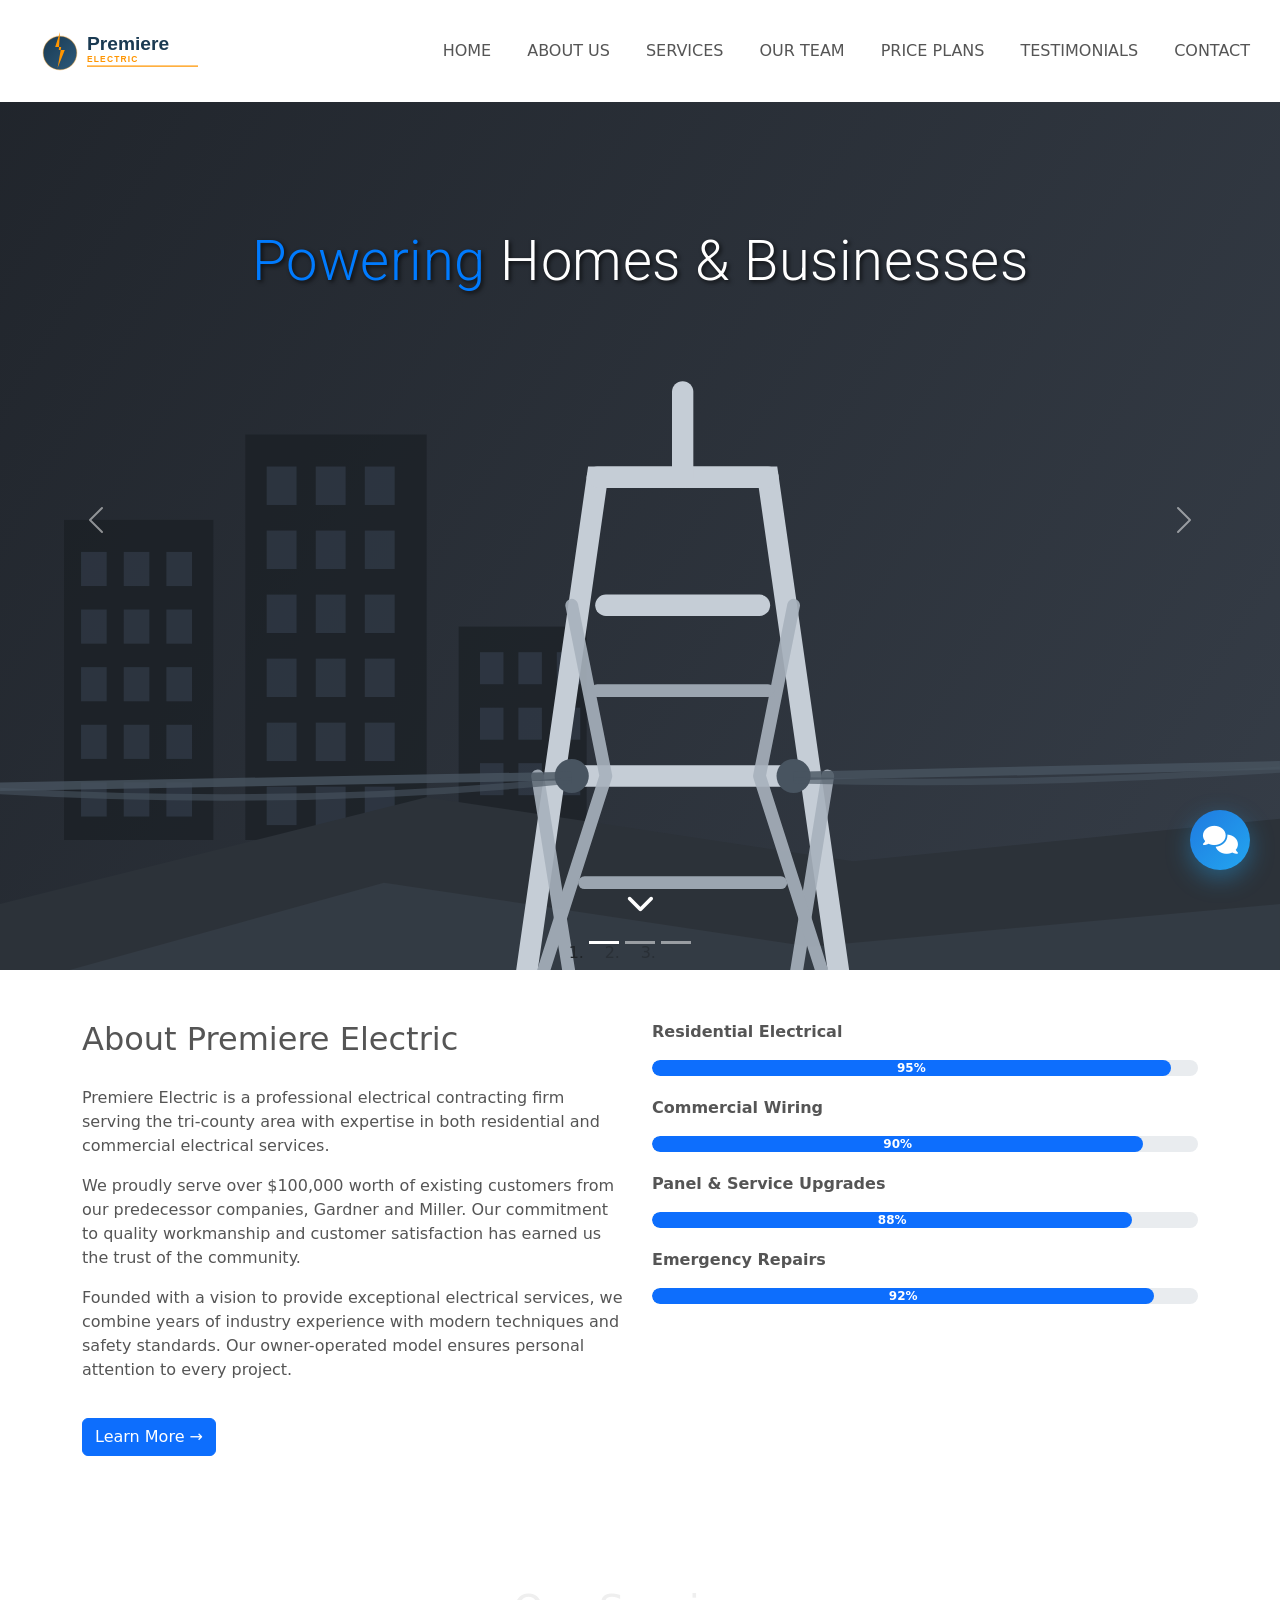
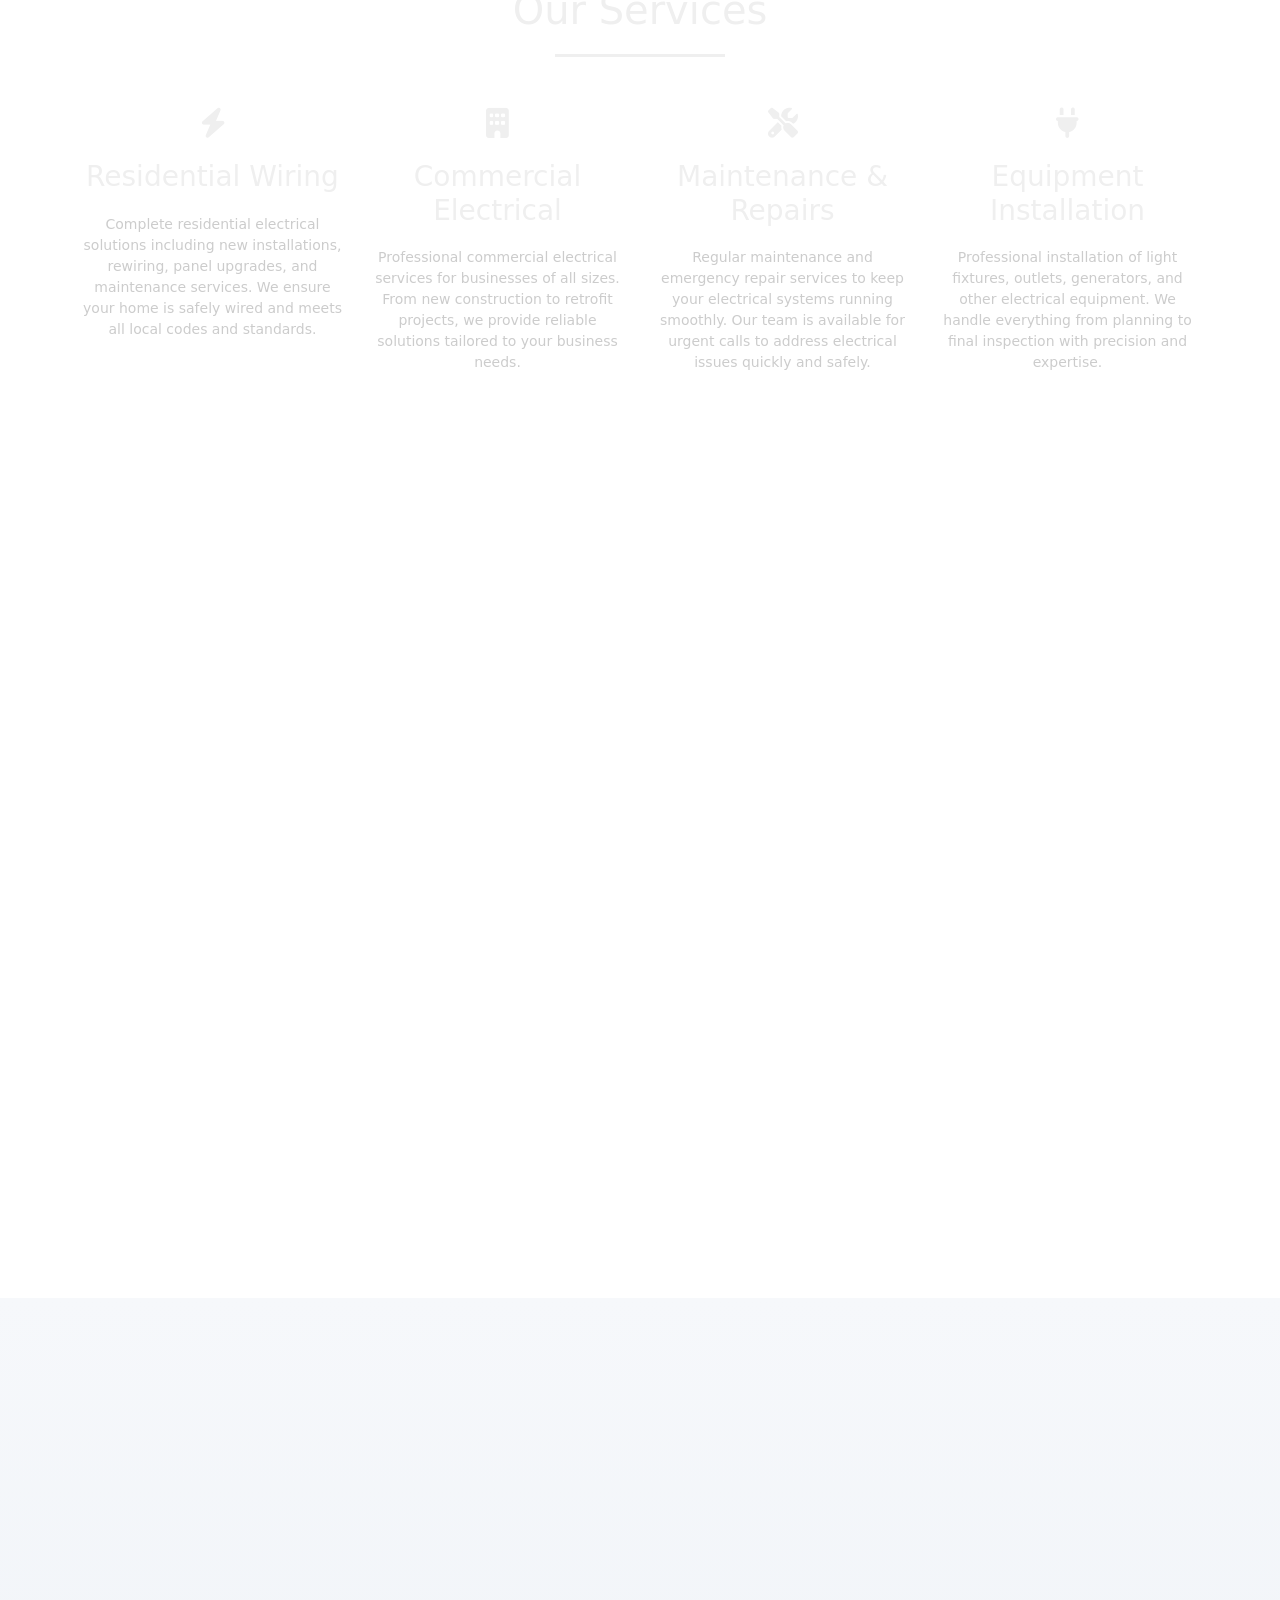
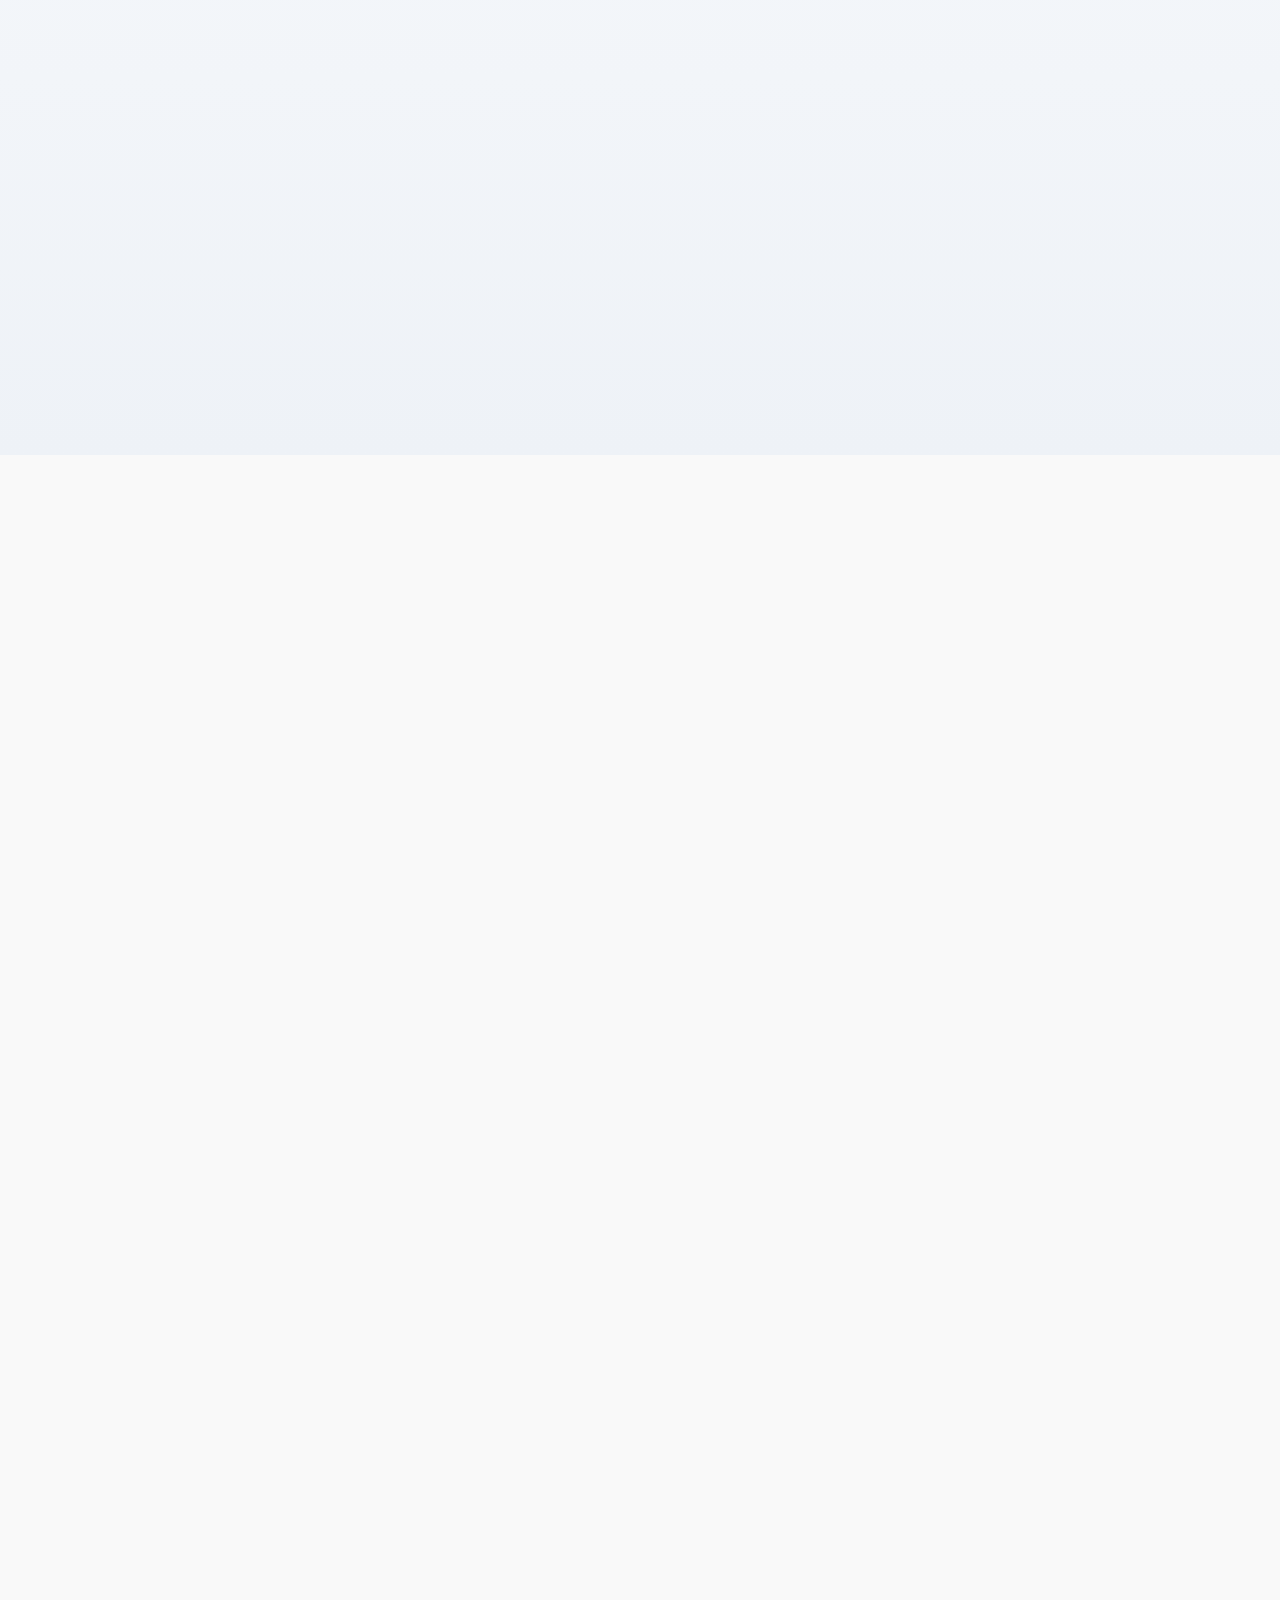
==== commit e60ed330: "Reverting Base API URL" ====
(no text change in the page or its own stylesheets)
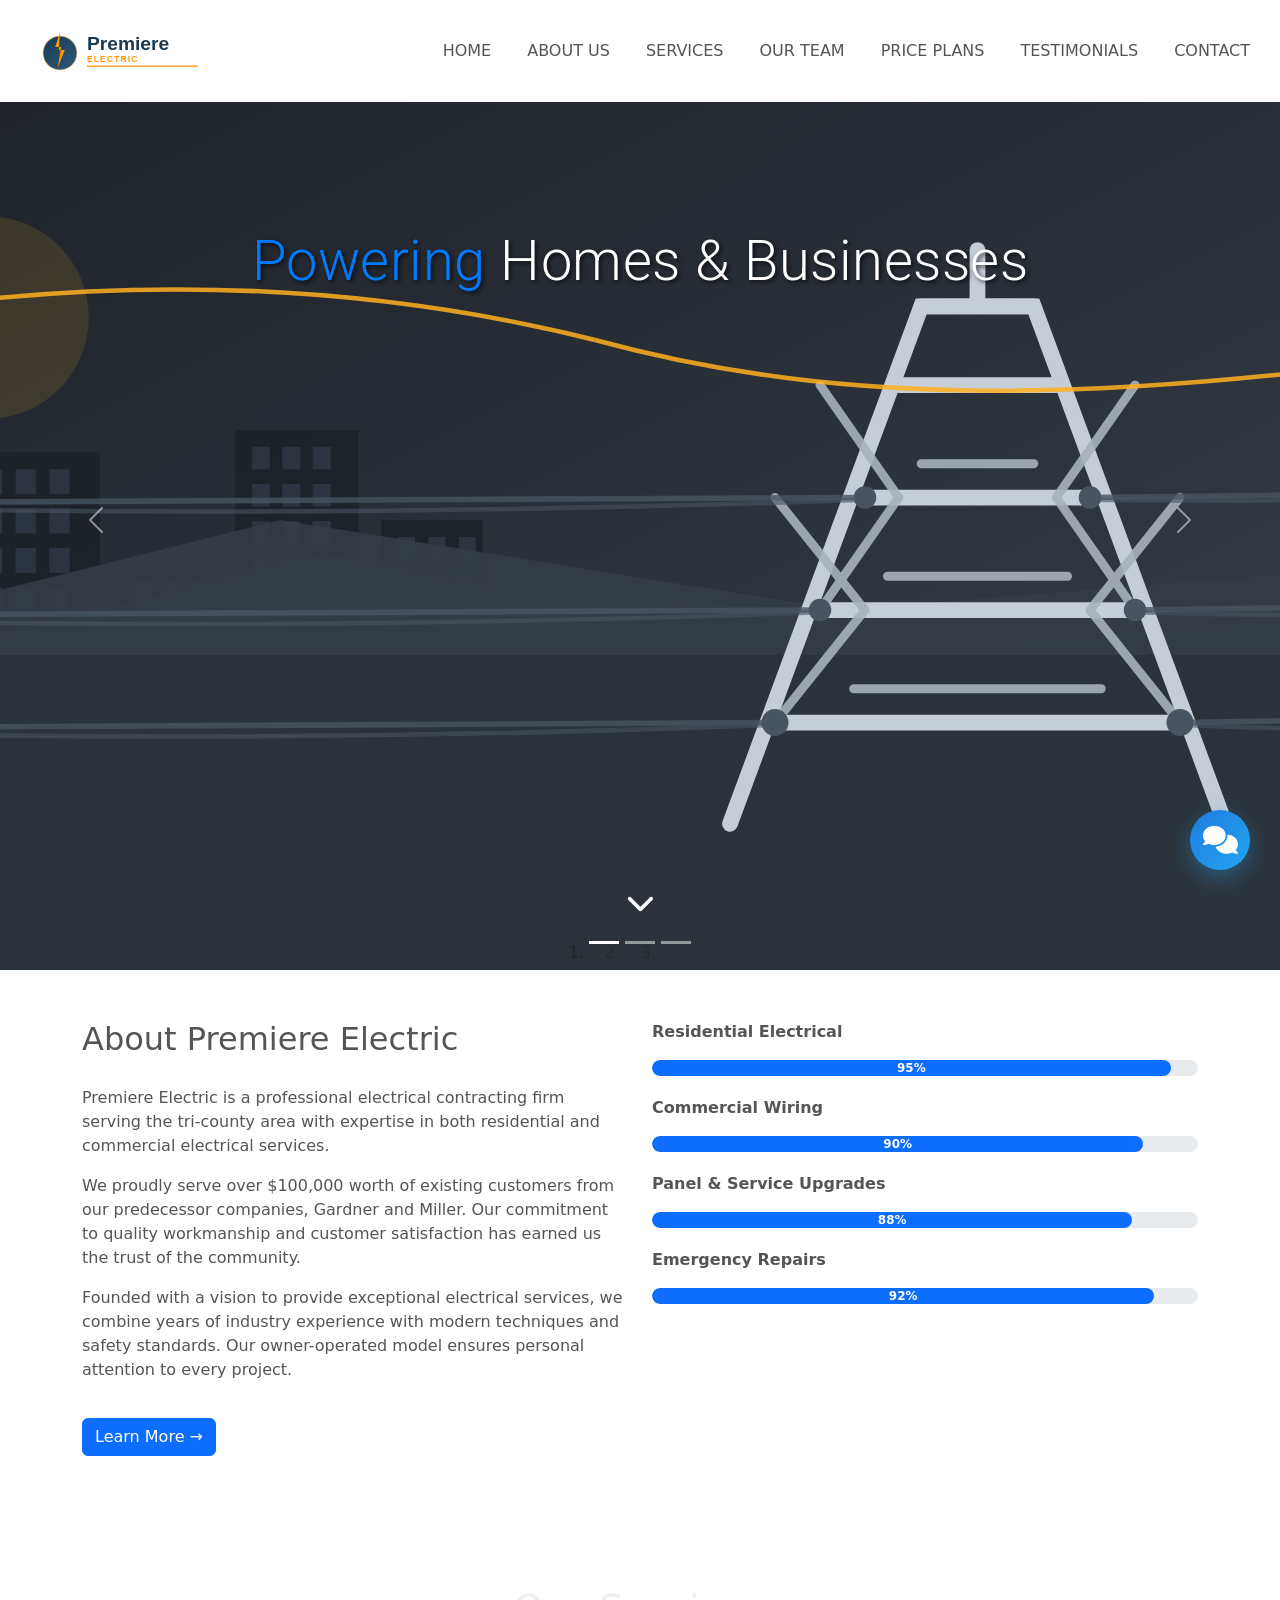
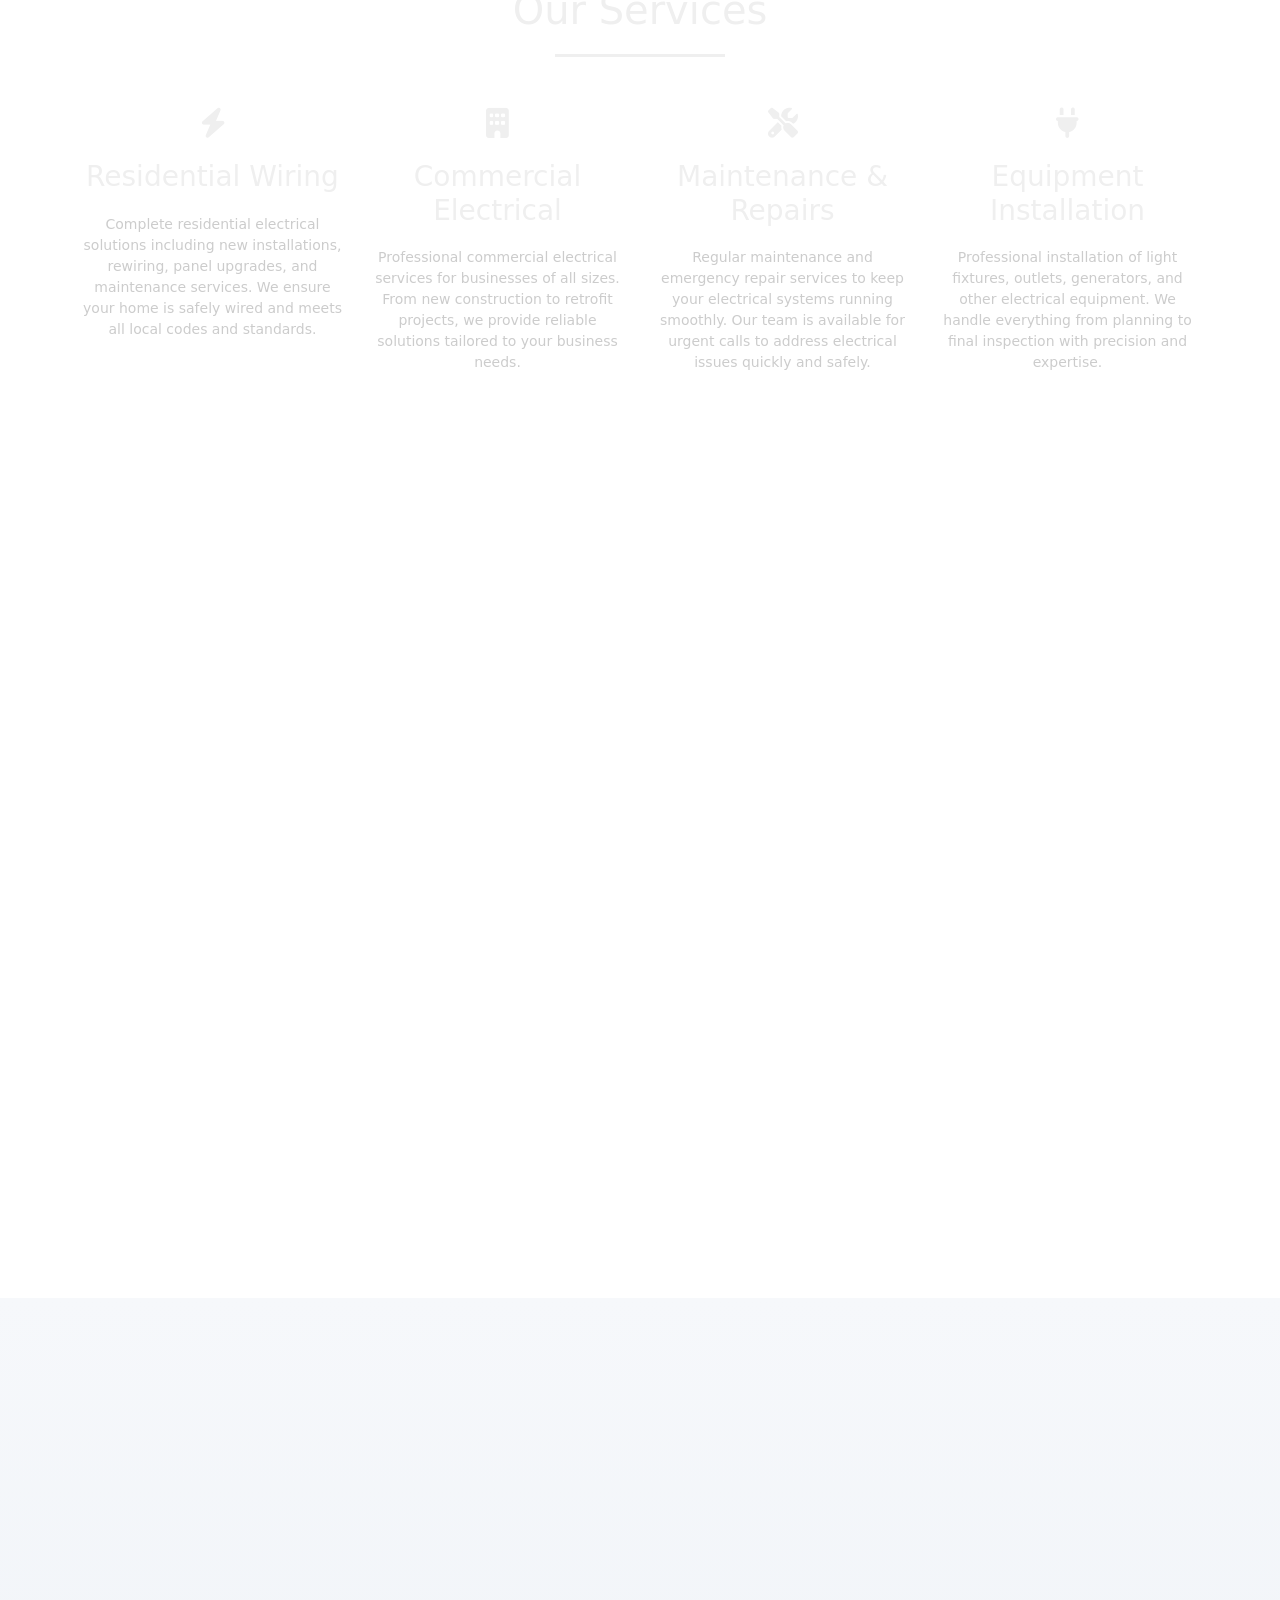
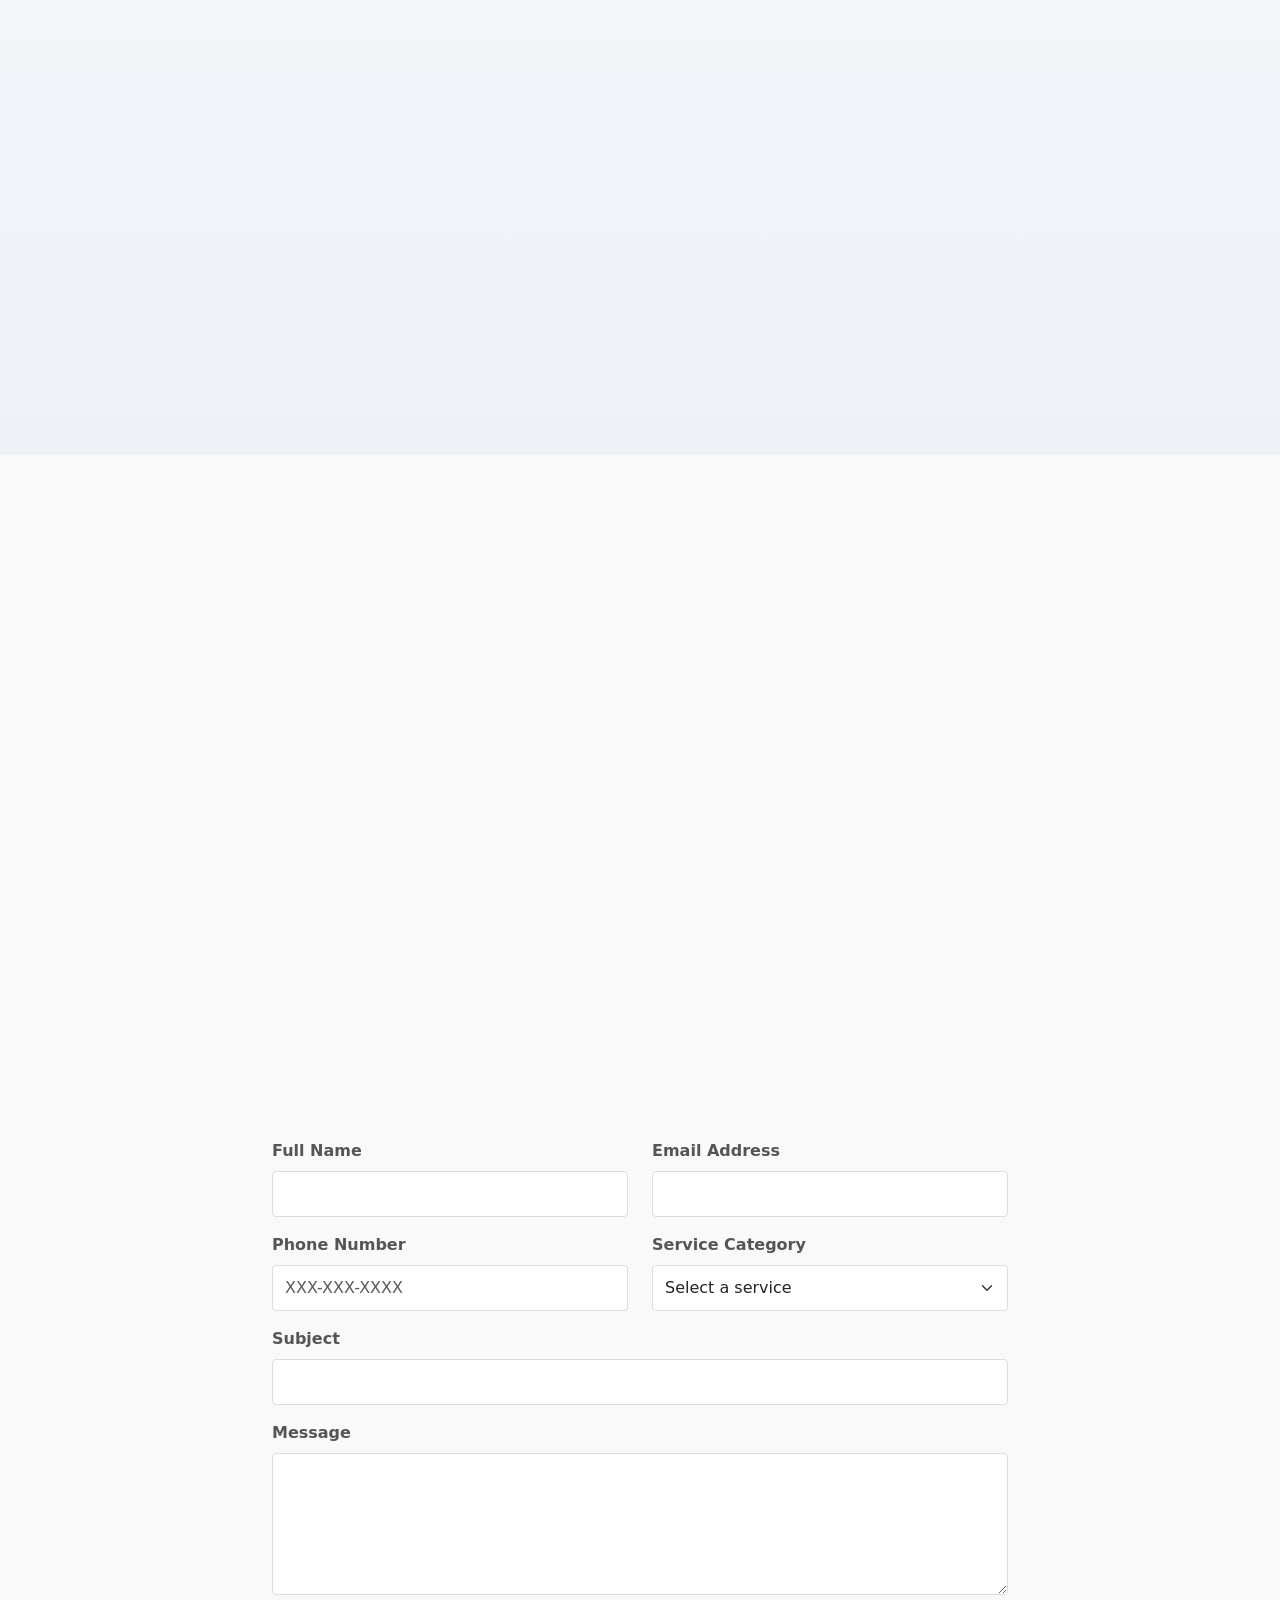
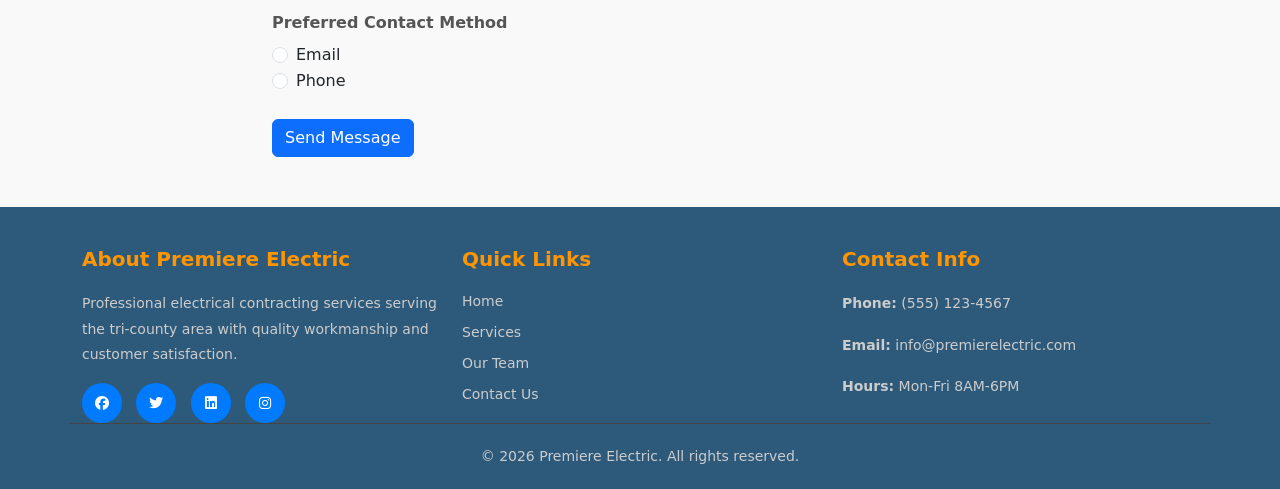
==== commit 954eeae7: "Added ChatBot Suggestions" ====
--- a/index.html
+++ b/index.html
@@ -474,6 +474,7 @@
           </div>
         </div>
       </div>
+      <div id="chatbot-suggestions" class="chatbot-suggestions"></div>
       <div class="chatbot-footer">
         <input type="text" id="chatbot-input" class="chatbot-input" placeholder="Type your message..." />
         <button id="chatbot-send" class="chatbot-send" title="Send Message">
@@ -535,11 +536,18 @@
       const chatbotInput = document.getElementById('chatbot-input');
       const chatbotSend = document.getElementById('chatbot-send');
       const chatbotBody = document.getElementById('chatbot-body');
+      const chatbotSuggestions = document.getElementById('chatbot-suggestions');
 
       chatbotToggle.addEventListener('click', () => {
         chatbotModal.classList.add('active');
         chatbotToggle.style.display = 'none';
         chatbotInput.focus();
+        // Show initial suggestions
+        displaySuggestions([
+          { label: "View Services", value: "What services do you offer?" },
+          { label: "Get Pricing", value: "What are your prices?" },
+          { label: "Contact Us", value: "How do I contact you?" }
+        ]);
       });
 
       chatbotClose.addEventListener('click', () => {
@@ -557,6 +565,31 @@
         `;
         chatbotBody.appendChild(messageDiv);
         chatbotBody.scrollTop = chatbotBody.scrollHeight;
+      }
+
+      function displaySuggestions(suggestions) {
+        // Clear existing suggestions
+        chatbotSuggestions.innerHTML = '';
+
+        if (!suggestions || suggestions.length === 0) {
+          return;
+        }
+
+        // Create suggestion chips
+        suggestions.forEach(suggestion => {
+          const chip = document.createElement('button');
+          chip.className = 'suggestion-chip';
+          // Handle both string format and object format {label, value}
+          const displayText = typeof suggestion === 'string' ? suggestion : suggestion.label;
+          const actionValue = typeof suggestion === 'string' ? suggestion : suggestion.value;
+
+          chip.textContent = displayText;
+          chip.addEventListener('click', () => {
+            chatbotInput.value = actionValue;
+            sendMessage();
+          });
+          chatbotSuggestions.appendChild(chip);
+        });
       }
 
       function getBotResponse(userMessage) {
@@ -584,16 +617,22 @@
           if (data.success && data.sessionId) {
             sessionStorage.setItem('chatSessionId', data.sessionId);
           }
-          return data.botResponse || data.message;
+          return {
+            message: data.botResponse || data.message,
+            suggestions: data.suggestedActions || []
+          };
         })
         .catch(error => {
           // If Railway is unavailable, use fallback responses
-          return getFallbackResponse(message);
+          return {
+            message: getFallbackResponse(message),
+            suggestions: getDefaultSuggestions(message)
+          };
         });
       }
 
       function getFallbackResponse(message) {
-        
+
         if (message.includes('service') || message.includes('what do you do')) {
           return "We offer residential wiring, commercial electrical work, maintenance & repairs, and equipment installation. Would you like more details about any specific service?";
         } else if (message.includes('price') || message.includes('cost') || message.includes('quote')) {
@@ -613,12 +652,50 @@
         }
       }
 
+      function getDefaultSuggestions(message) {
+        // Return contextual suggestions based on the message
+        if (message.includes('service') || message.includes('what do you do')) {
+          return [
+            { label: "Get Pricing", value: "What are your prices?" },
+            { label: "Emergency Services", value: "Do you offer emergency services?" },
+            { label: "Hours", value: "What are your hours?" }
+          ];
+        } else if (message.includes('price') || message.includes('cost') || message.includes('quote')) {
+          return [
+            { label: "View Services", value: "Tell me about your services" },
+            { label: "Contact Us", value: "How do I contact you?" },
+            { label: "Free Estimates", value: "Do you offer free estimates?" }
+          ];
+        } else if (message.includes('emergency') || message.includes('urgent')) {
+          return [
+            { label: "Hours", value: "What are your hours?" },
+            { label: "Get Quote", value: "Get a quote" },
+            { label: "View Services", value: "What services do you offer?" }
+          ];
+        } else if (message.includes('hello') || message.includes('hi')) {
+          return [
+            { label: "View Services", value: "What services do you offer?" },
+            { label: "Get Pricing", value: "What are your prices?" },
+            { label: "Contact Us", value: "How do I contact you?" }
+          ];
+        } else {
+          return [
+            { label: "View Services", value: "What services do you offer?" },
+            { label: "Get Pricing", value: "What are your prices?" },
+            { label: "Contact Info", value: "Contact information" }
+          ];
+        }
+      }
+
       function sendMessage() {
         const message = chatbotInput.value.trim();
         if (message === '') return;
 
         addMessage(message, false);
         chatbotInput.value = '';
+
+        // Clear suggestions when user sends a message
+        chatbotSuggestions.innerHTML = '';
 
         // Show typing indicator
         const typingDiv = document.createElement('div');
@@ -627,10 +704,11 @@
         chatbotBody.appendChild(typingDiv);
         chatbotBody.scrollTop = chatbotBody.scrollHeight;
 
-        getBotResponse(message).then(botResponse => {
+        getBotResponse(message).then(response => {
           // Remove typing indicator
           typingDiv.remove();
-          addMessage(botResponse, true);
+          addMessage(response.message, true);
+          displaySuggestions(response.suggestions);
         });
       }
 
--- a/main.css
+++ b/main.css
@@ -692,6 +692,34 @@
     transform: scale(1.05);
     box-shadow: 0 4px 12px rgba(35,166,240,0.4);
 }
+.chatbot-suggestions{
+    padding: 0 16px 8px 16px;
+    display: flex;
+    flex-wrap: wrap;
+    gap: 8px;
+    background: #fff;
+    min-height: 0;
+    transition: min-height 0.3s ease;
+}
+.chatbot-suggestions:empty{
+    padding: 0;
+}
+.suggestion-chip{
+    background: #007bff;
+    color: #fff;
+    border: none;
+    border-radius: 16px;
+    padding: 8px 16px;
+    font-size: 13px;
+    cursor: pointer;
+    transition: all 0.2s ease;
+    white-space: nowrap;
+}
+.suggestion-chip:hover{
+    background: #0056b3;
+    transform: translateY(-2px);
+    box-shadow: 0 4px 8px rgba(0,123,255,0.3);
+}
 @media (max-width: 480px){
     .chatbot-modal{
         width: calc(100vw - 40px);
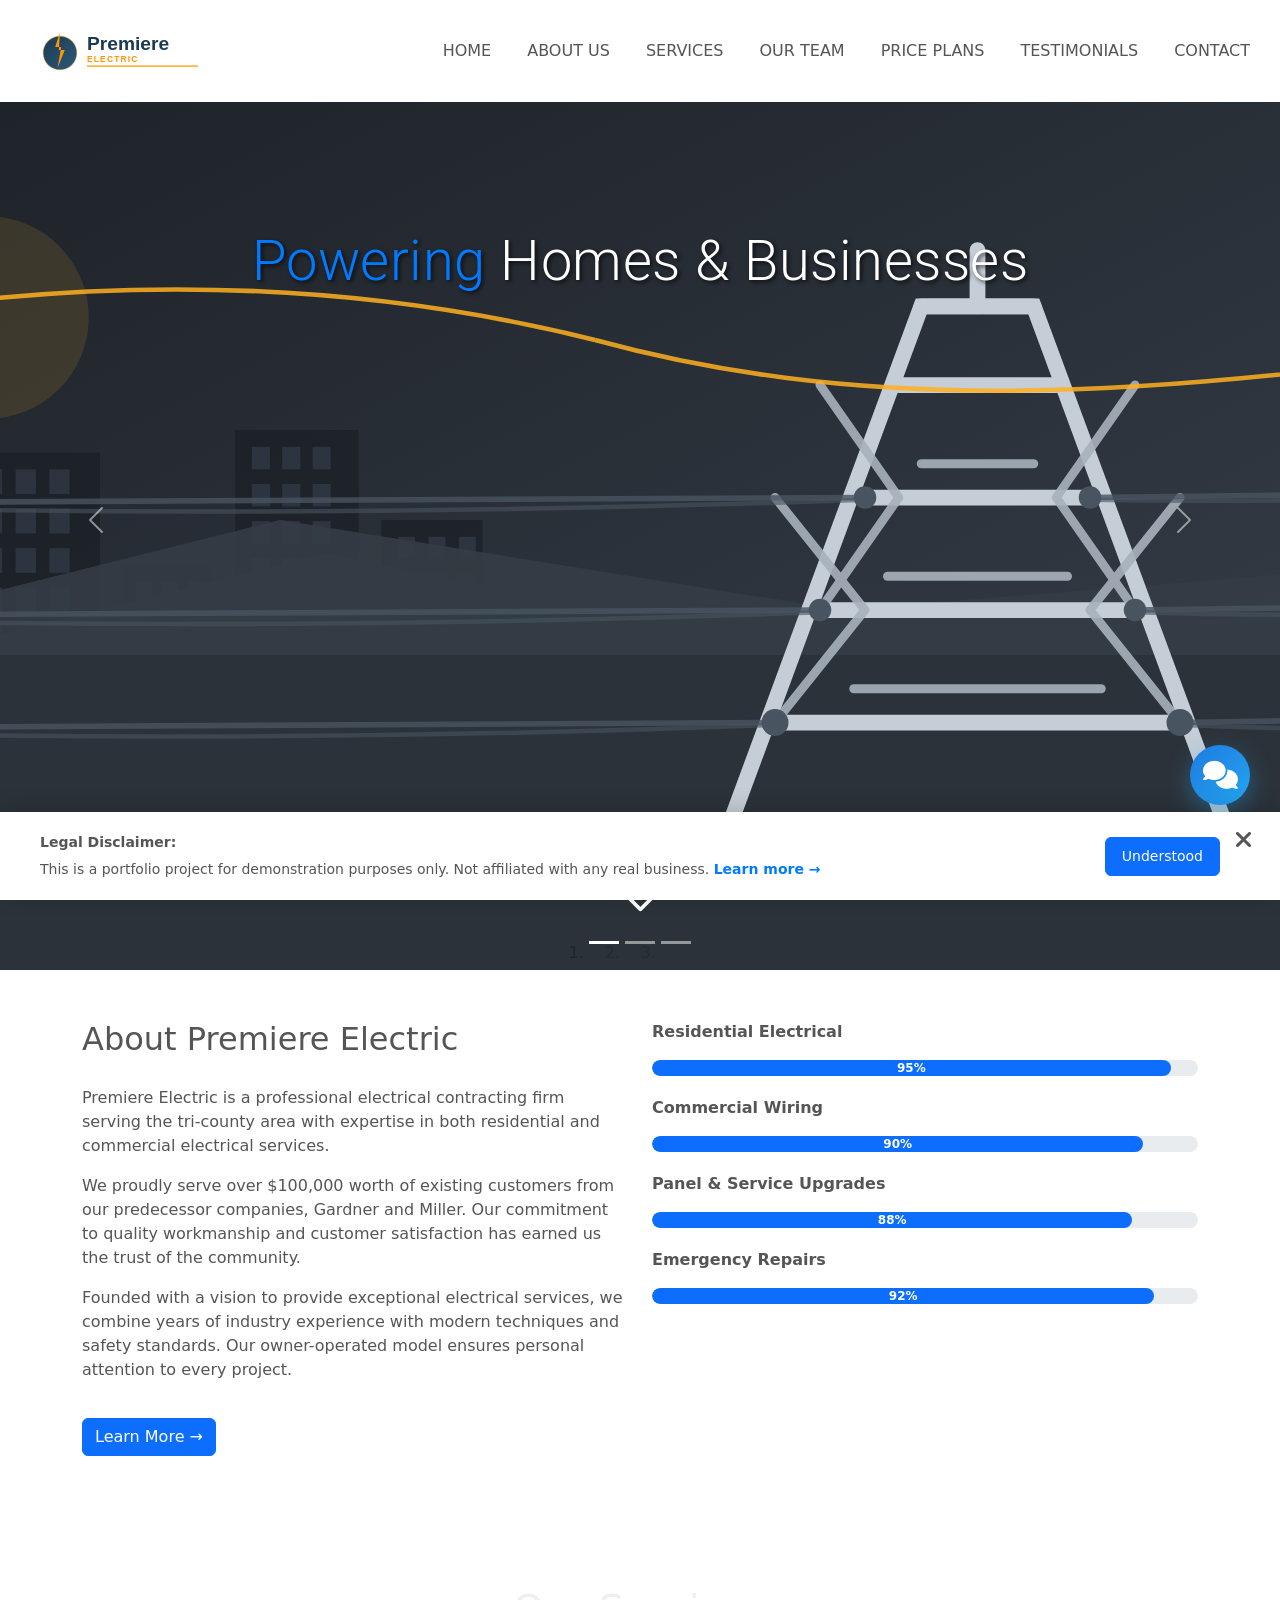
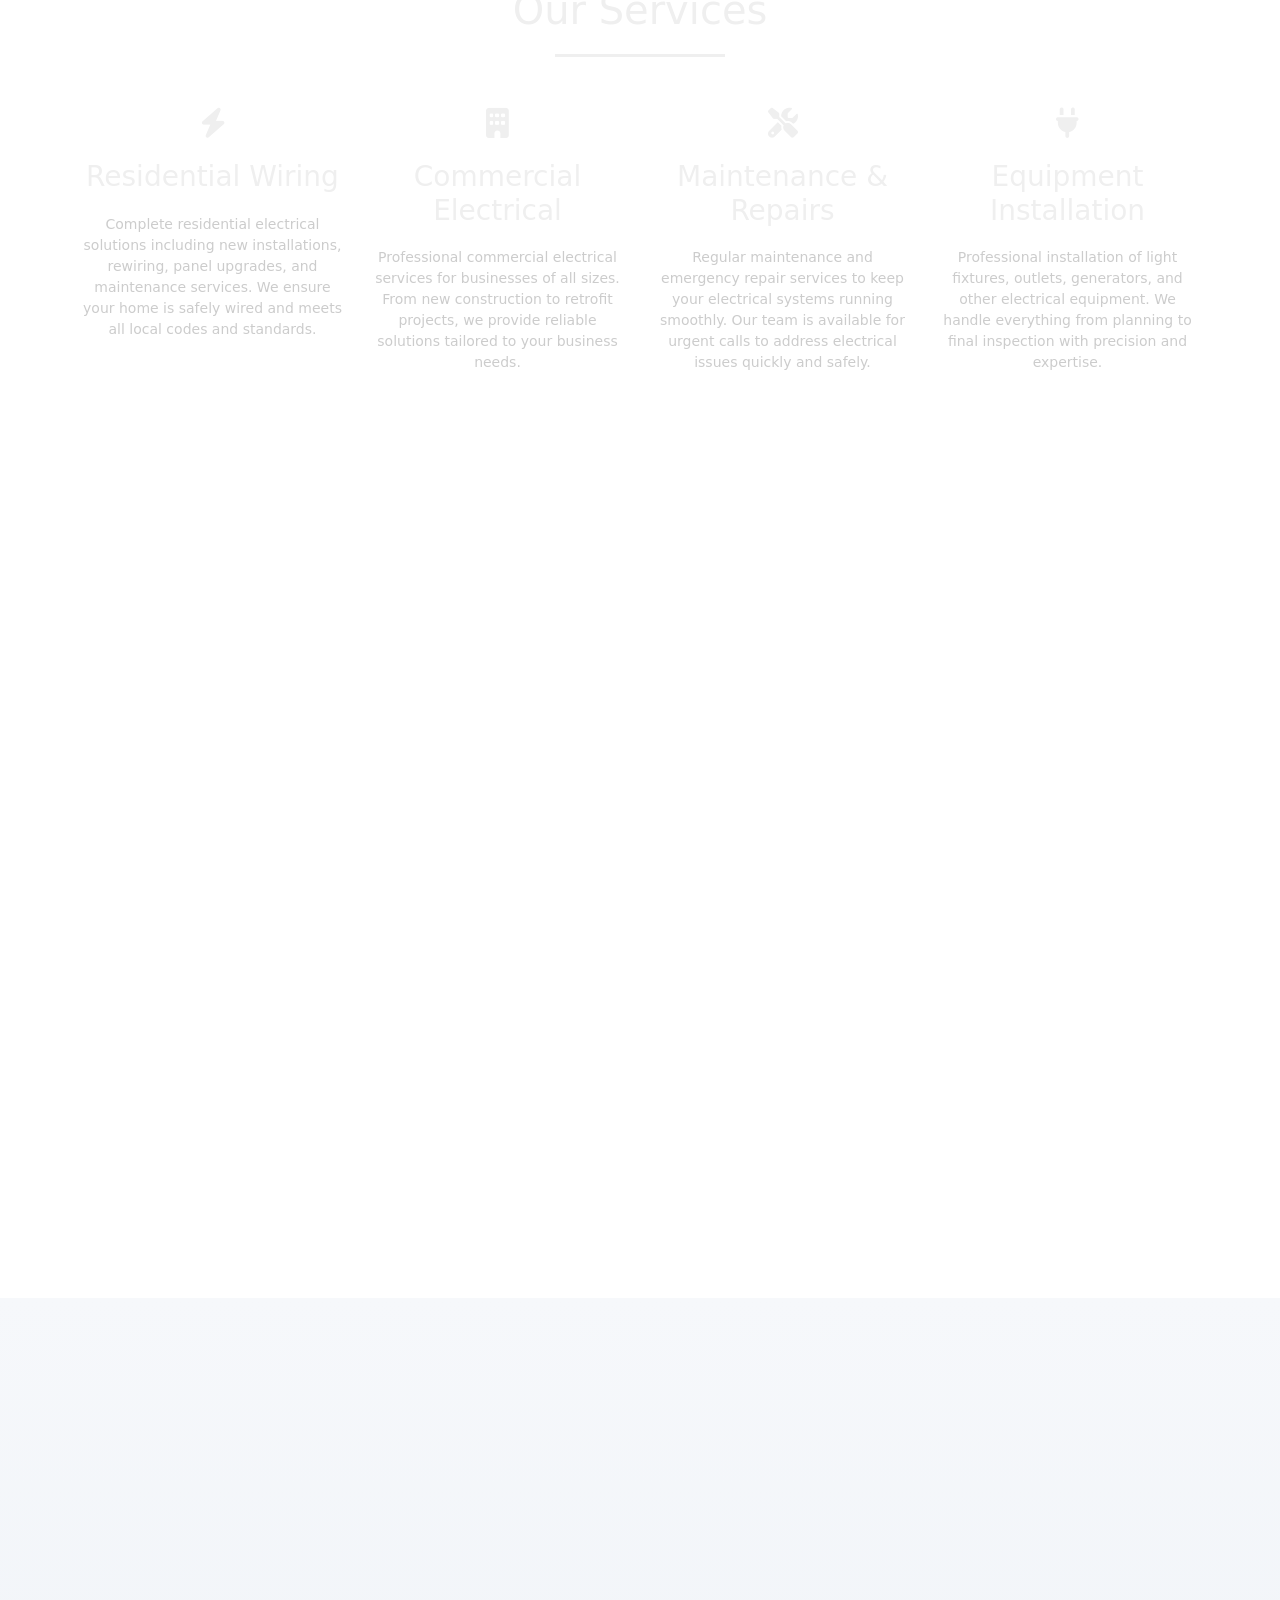
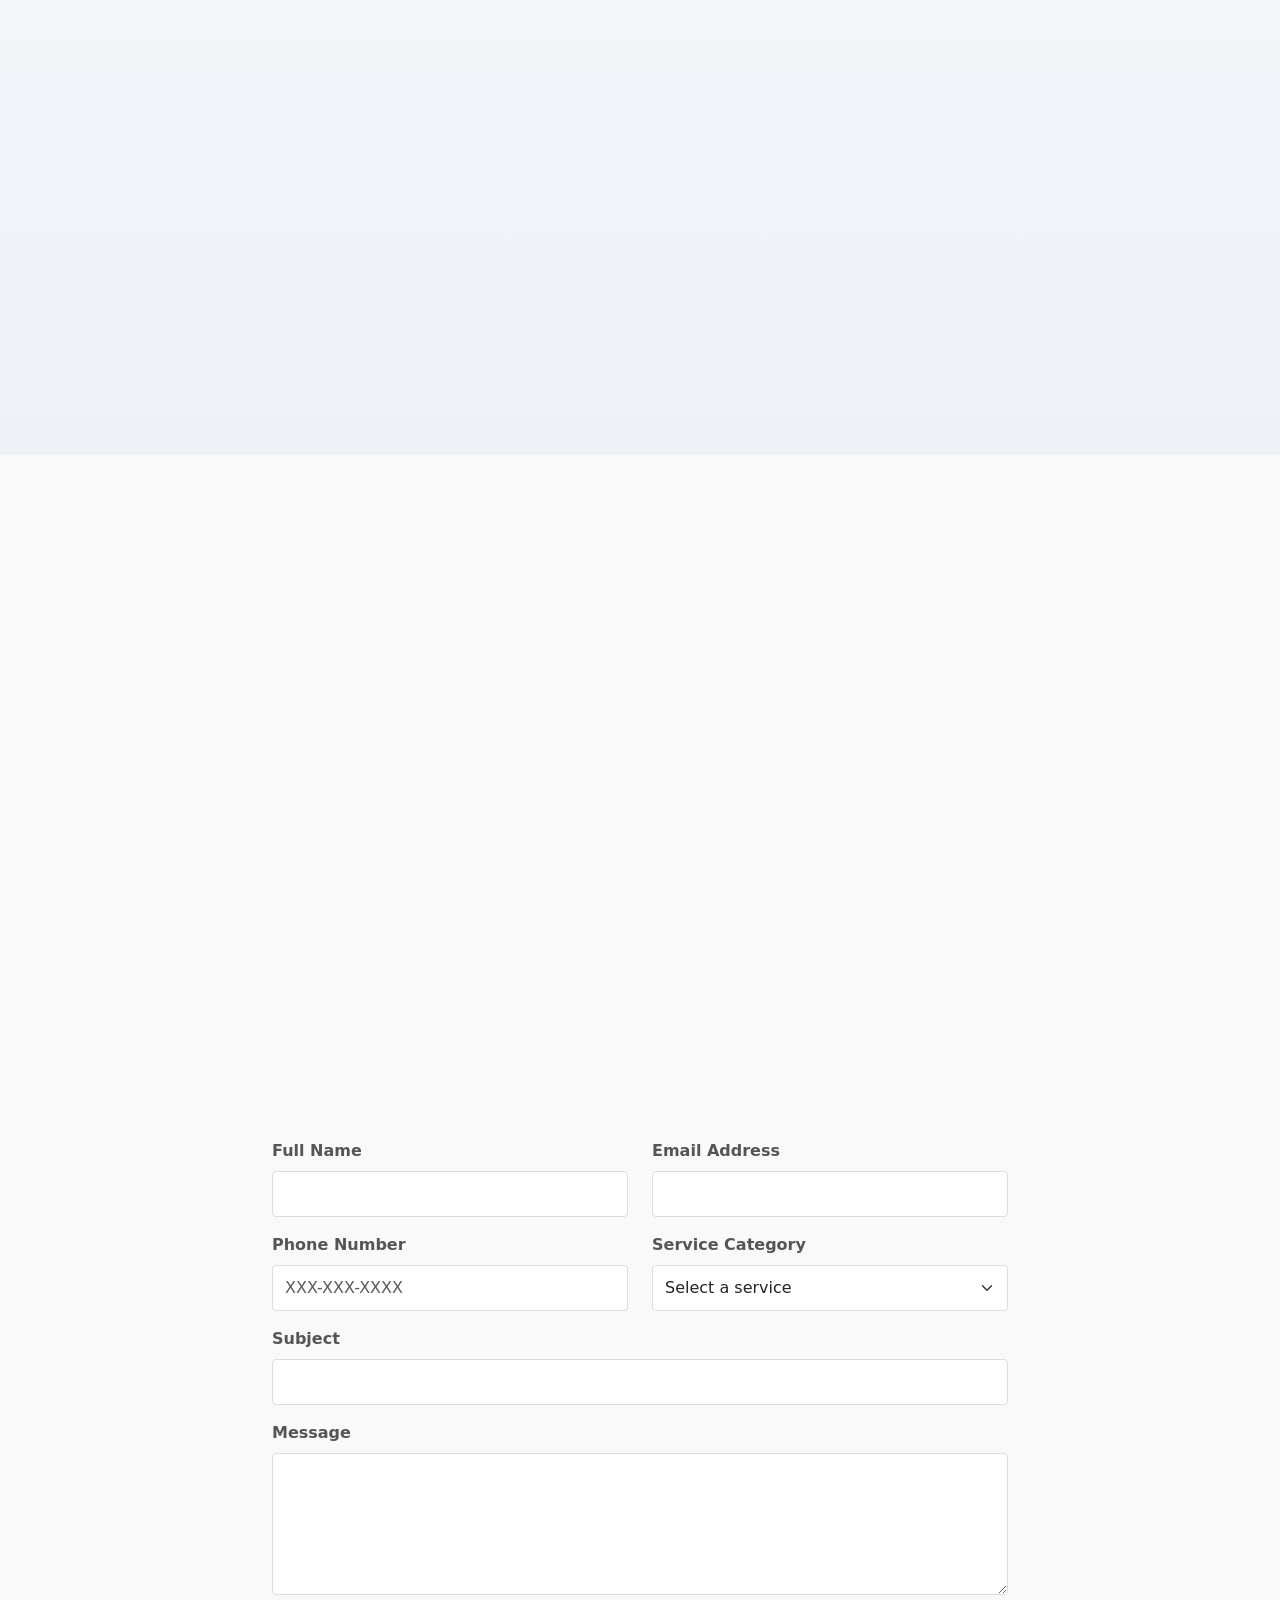
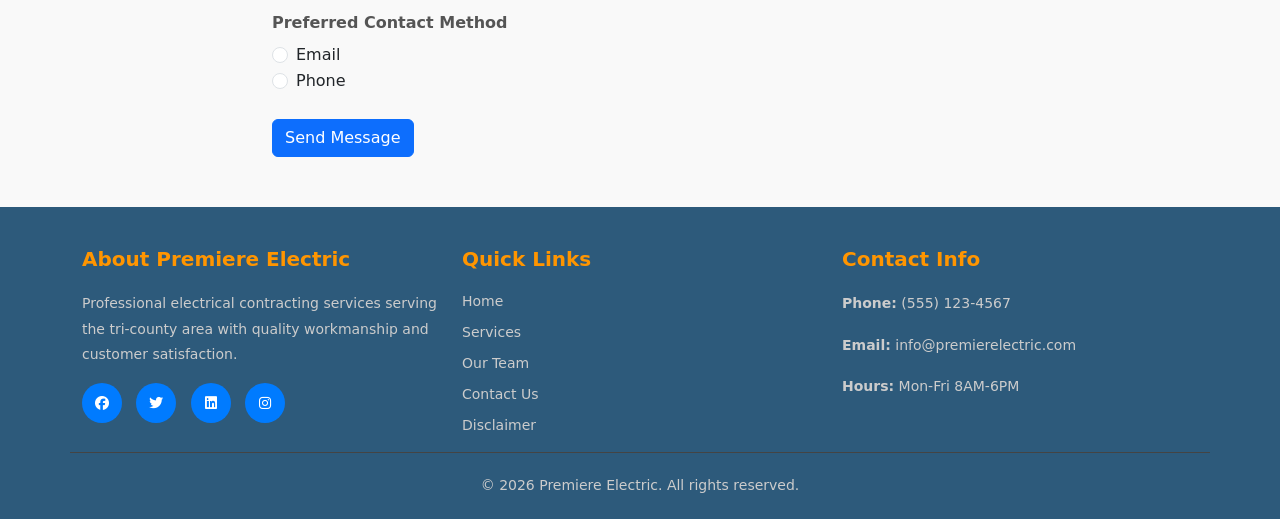
==== commit be03bbe0: "Add legal disclaimer popup and page - Add full-width disclaimer banner at bottom of page that appear" ====
--- a/index.html
+++ b/index.html
@@ -437,6 +437,7 @@
                   <li><a href="#services">Services</a></li>
                   <li><a href="#team">Our Team</a></li>
                   <li><a href="#contact">Contact Us</a></li>
+                  <li><a href="disclaimer.html">Disclaimer</a></li>
                 </ul>
               </div>
               <div class="col-md-4" data-reveal data-reveal-delay="200">
@@ -773,6 +774,64 @@
       });
     </script>
 
+    <!-- Disclaimer Modal -->
+    <div id="disclaimer-modal" class="disclaimer-modal">
+      <div class="disclaimer-modal-content">
+        <div class="disclaimer-body">
+          <p><strong>Legal Disclaimer:</strong></p>
+          <p>This is a portfolio project for demonstration purposes only. Not affiliated with any real business. <a href="disclaimer.html" class="disclaimer-link"><strong>Learn more →</strong></a></p>
+        </div>
+        <div class="disclaimer-footer">
+          <button id="disclaimer-accept" class="btn btn-primary">Understood</button>
+        </div>
+        <button class="disclaimer-close" id="disclaimer-close" title="Close" aria-label="Close">
+          <i class="fas fa-times"></i>
+        </button>
+      </div>
+    </div>
+
+    <!-- Disclaimer Modal Handler -->
+    <script>
+      const disclaimerModal = document.getElementById('disclaimer-modal');
+      const disclaimerClose = document.getElementById('disclaimer-close');
+      const disclaimerAccept = document.getElementById('disclaimer-accept');
+
+      function showDisclaimerModal() {
+        if (!localStorage.getItem('disclaimer-acknowledged')) {
+          disclaimerModal.classList.add('active');
+          adjustChatbotPosition();
+        }
+      }
+
+      function hideDisclaimerModal() {
+        disclaimerModal.classList.remove('active');
+        resetChatbotPosition();
+        localStorage.setItem('disclaimer-acknowledged', 'true');
+      }
+
+      function adjustChatbotPosition() {
+        const chatbot = document.getElementById('chatbot-toggle');
+        if (chatbot) {
+          chatbot.style.bottom = '95px';
+        }
+      }
+
+      function resetChatbotPosition() {
+        const chatbot = document.getElementById('chatbot-toggle');
+        if (chatbot) {
+          chatbot.style.bottom = '30px';
+        }
+      }
+
+      disclaimerClose.addEventListener('click', hideDisclaimerModal);
+      disclaimerAccept.addEventListener('click', hideDisclaimerModal);
+
+      // Show modal on page load if not previously acknowledged
+      window.addEventListener('load', () => {
+        setTimeout(showDisclaimerModal, 500);
+      });
+    </script>
+
     <!-- Cursor Trail Effect (Optimized) -->
     <script>
       const cursorTrail = [];
--- a/main.css
+++ b/main.css
@@ -1152,4 +1152,217 @@
         margin-top: 20px;
         padding-top: 15px;
     }
+}
+
+/*----------Disclaimer Modal----------*/
+.disclaimer-modal {
+    display: none;
+    position: fixed;
+    bottom: 0;
+    left: 0;
+    right: 0;
+    width: 100%;
+    background: transparent;
+    z-index: 2000;
+    padding: 0;
+    pointer-events: none;
+}
+
+.disclaimer-modal.active {
+    display: flex;
+    justify-content: center;
+    animation: slideUpBanner 0.4s ease;
+    pointer-events: auto;
+}
+
+.disclaimer-modal-content {
+    background: #fff;
+    border-radius: 0;
+    width: 100%;
+    box-shadow: 0 -4px 20px rgba(0, 0, 0, 0.15);
+    display: flex;
+    flex-direction: row;
+    align-items: center;
+    gap: 20px;
+    padding: 20px 60px 20px 40px;
+    position: relative;
+}
+
+@keyframes slideUpBanner {
+    from {
+        opacity: 0;
+        transform: translateY(100px);
+    }
+    to {
+        opacity: 1;
+        transform: translateY(0);
+    }
+}
+
+.disclaimer-close {
+    position: absolute;
+    top: 12px;
+    right: 20px;
+    background: transparent;
+    border: none;
+    font-size: 24px;
+    cursor: pointer;
+    color: #555;
+    width: 32px;
+    height: 32px;
+    display: flex;
+    align-items: center;
+    justify-content: center;
+    border-radius: 50%;
+    transition: background 0.2s;
+    flex-shrink: 0;
+}
+
+.disclaimer-close:hover {
+    background: #f0f0f0;
+}
+
+.disclaimer-header {
+    display: none;
+}
+
+.disclaimer-body {
+    flex: 1;
+    padding: 0;
+    overflow: visible;
+    color: #555;
+    font-size: 14px;
+    line-height: 1.5;
+}
+
+.disclaimer-body p {
+    margin: 0;
+}
+
+.disclaimer-body p:first-child {
+    font-weight: 600;
+    margin-bottom: 6px;
+}
+
+.disclaimer-body p:last-child {
+    font-weight: 400;
+}
+
+.disclaimer-body p a.disclaimer-link {
+    color: #007bff;
+    text-decoration: none;
+    font-weight: 600;
+    white-space: nowrap;
+    transition: color 0.2s;
+}
+
+.disclaimer-body p a.disclaimer-link:hover {
+    color: #0056b3;
+    text-decoration: underline;
+}
+
+.disclaimer-link {
+    text-align: left;
+    margin: 0 !important;
+}
+
+.disclaimer-link a {
+    color: #007bff;
+    text-decoration: none;
+    font-weight: 500;
+    white-space: nowrap;
+    transition: color 0.2s;
+}
+
+.disclaimer-link a:hover {
+    color: #0056b3;
+    text-decoration: underline;
+}
+
+.disclaimer-footer {
+    padding: 0;
+    border-top: none;
+    display: flex;
+    gap: 12px;
+    justify-content: flex-end;
+    flex-shrink: 0;
+}
+
+.disclaimer-footer .btn {
+    min-width: 100px;
+    padding: 8px 16px;
+    font-size: 14px;
+    white-space: nowrap;
+}
+
+@media (max-width: 768px) {
+    .disclaimer-modal-content {
+        flex-direction: column;
+        align-items: flex-start;
+        gap: 12px;
+        padding: 16px 50px 16px 20px;
+    }
+
+    .disclaimer-body {
+        font-size: 13px;
+    }
+
+    .disclaimer-body p:first-child {
+        margin-bottom: 8px;
+    }
+
+    .disclaimer-footer {
+        width: 100%;
+        justify-content: flex-end;
+        gap: 8px;
+        margin-top: 8px;
+    }
+
+    .disclaimer-footer .btn {
+        min-width: 90px;
+        padding: 6px 12px;
+        font-size: 13px;
+    }
+
+    .disclaimer-close {
+        top: 8px;
+        right: 12px;
+        font-size: 20px;
+        width: 28px;
+        height: 28px;
+    }
+}
+
+@media (max-width: 480px) {
+    .disclaimer-modal-content {
+        padding: 14px 42px 14px 12px;
+        gap: 10px;
+    }
+
+    .disclaimer-body {
+        font-size: 12px;
+    }
+
+    .disclaimer-body p:first-child {
+        margin-bottom: 6px;
+    }
+
+    .disclaimer-footer {
+        flex-direction: column;
+        gap: 8px;
+    }
+
+    .disclaimer-footer .btn {
+        width: 100%;
+        text-align: center;
+        font-size: 12px;
+    }
+
+    .disclaimer-close {
+        top: 6px;
+        right: 8px;
+        font-size: 18px;
+        width: 26px;
+        height: 26px;
+    }
 }
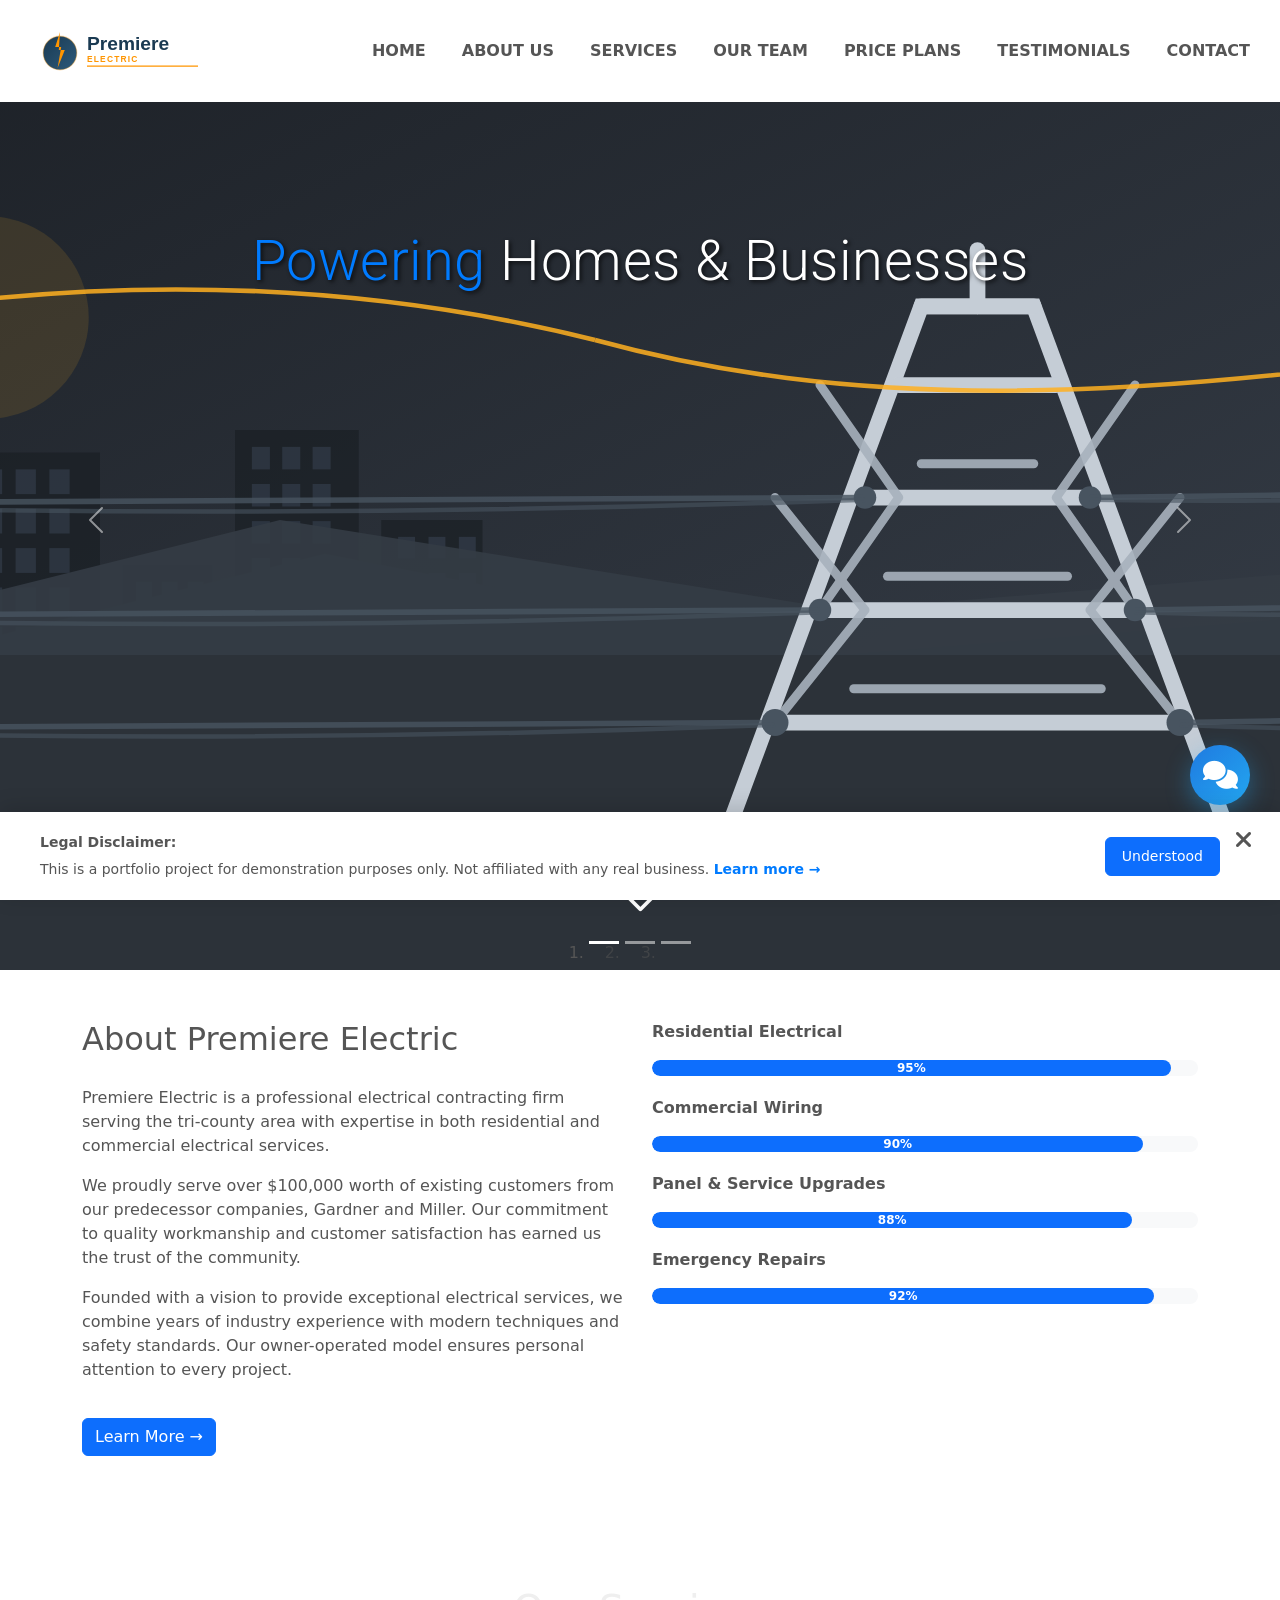
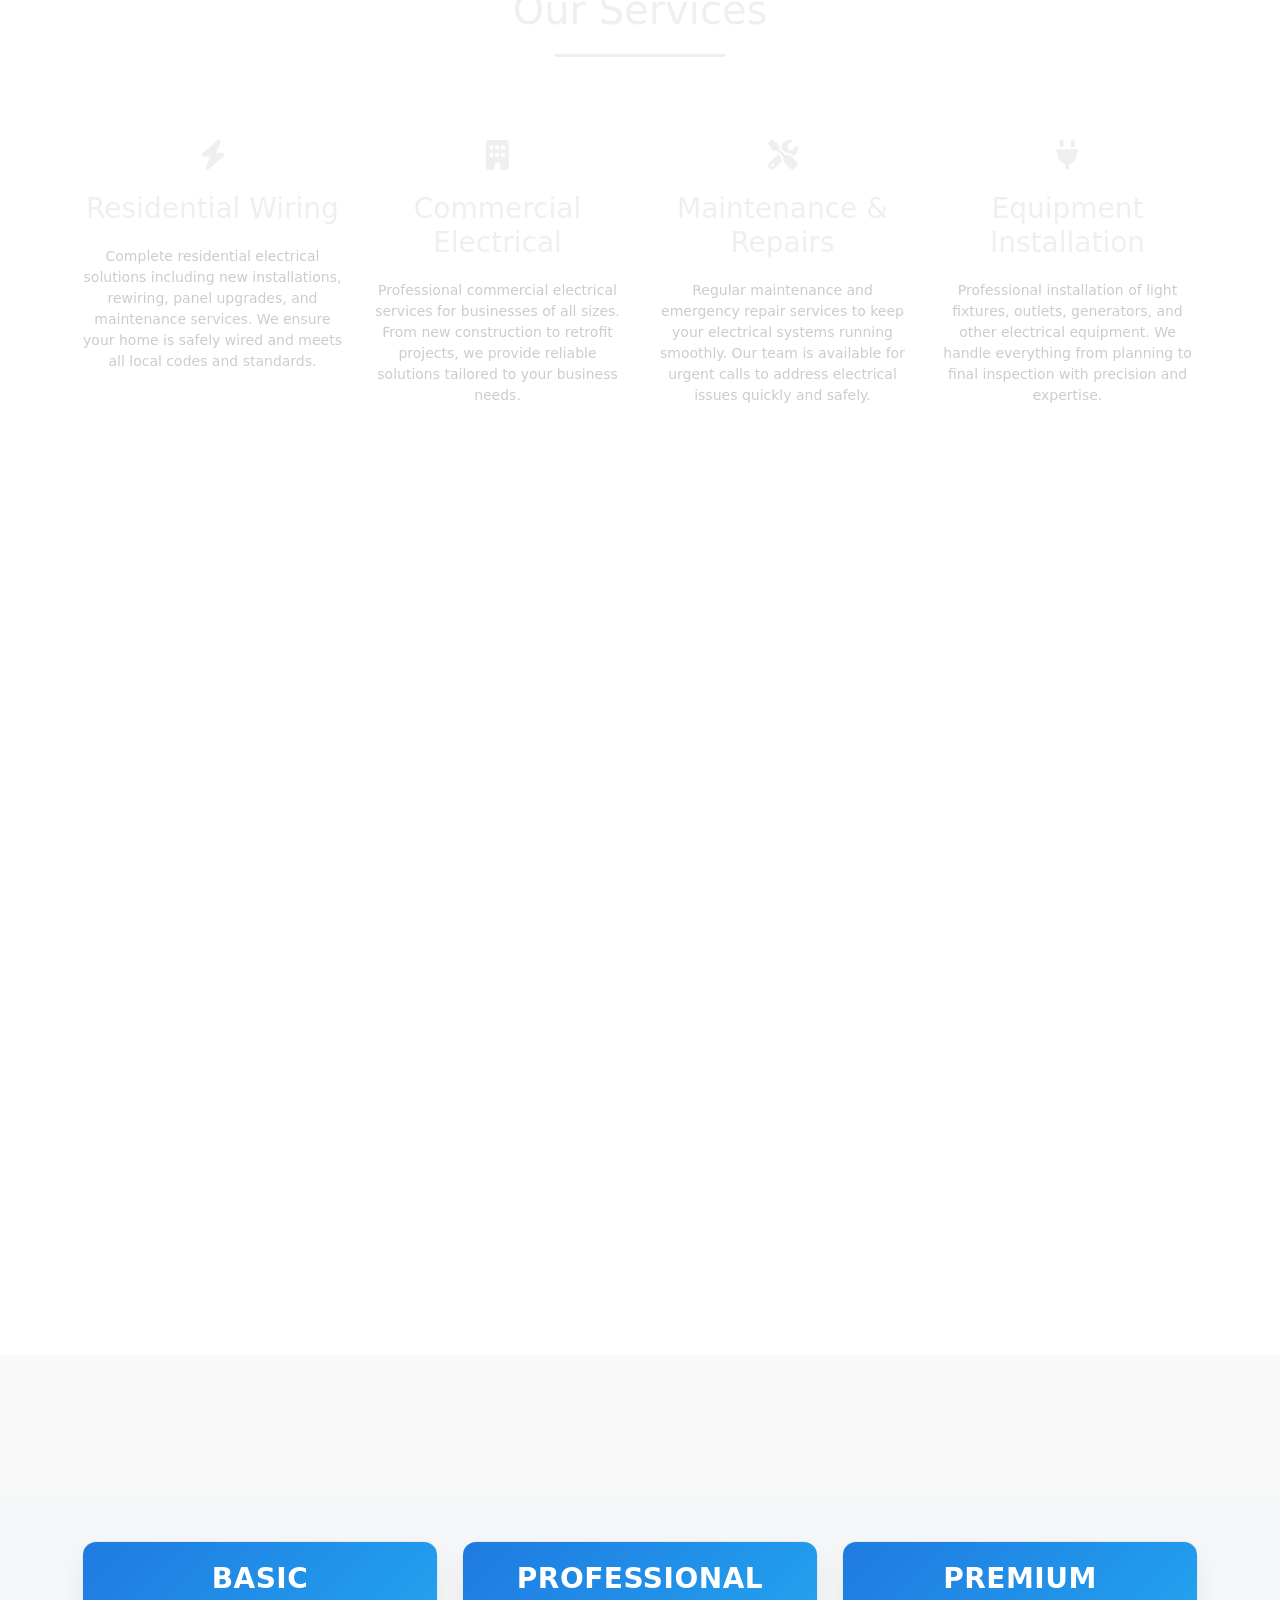
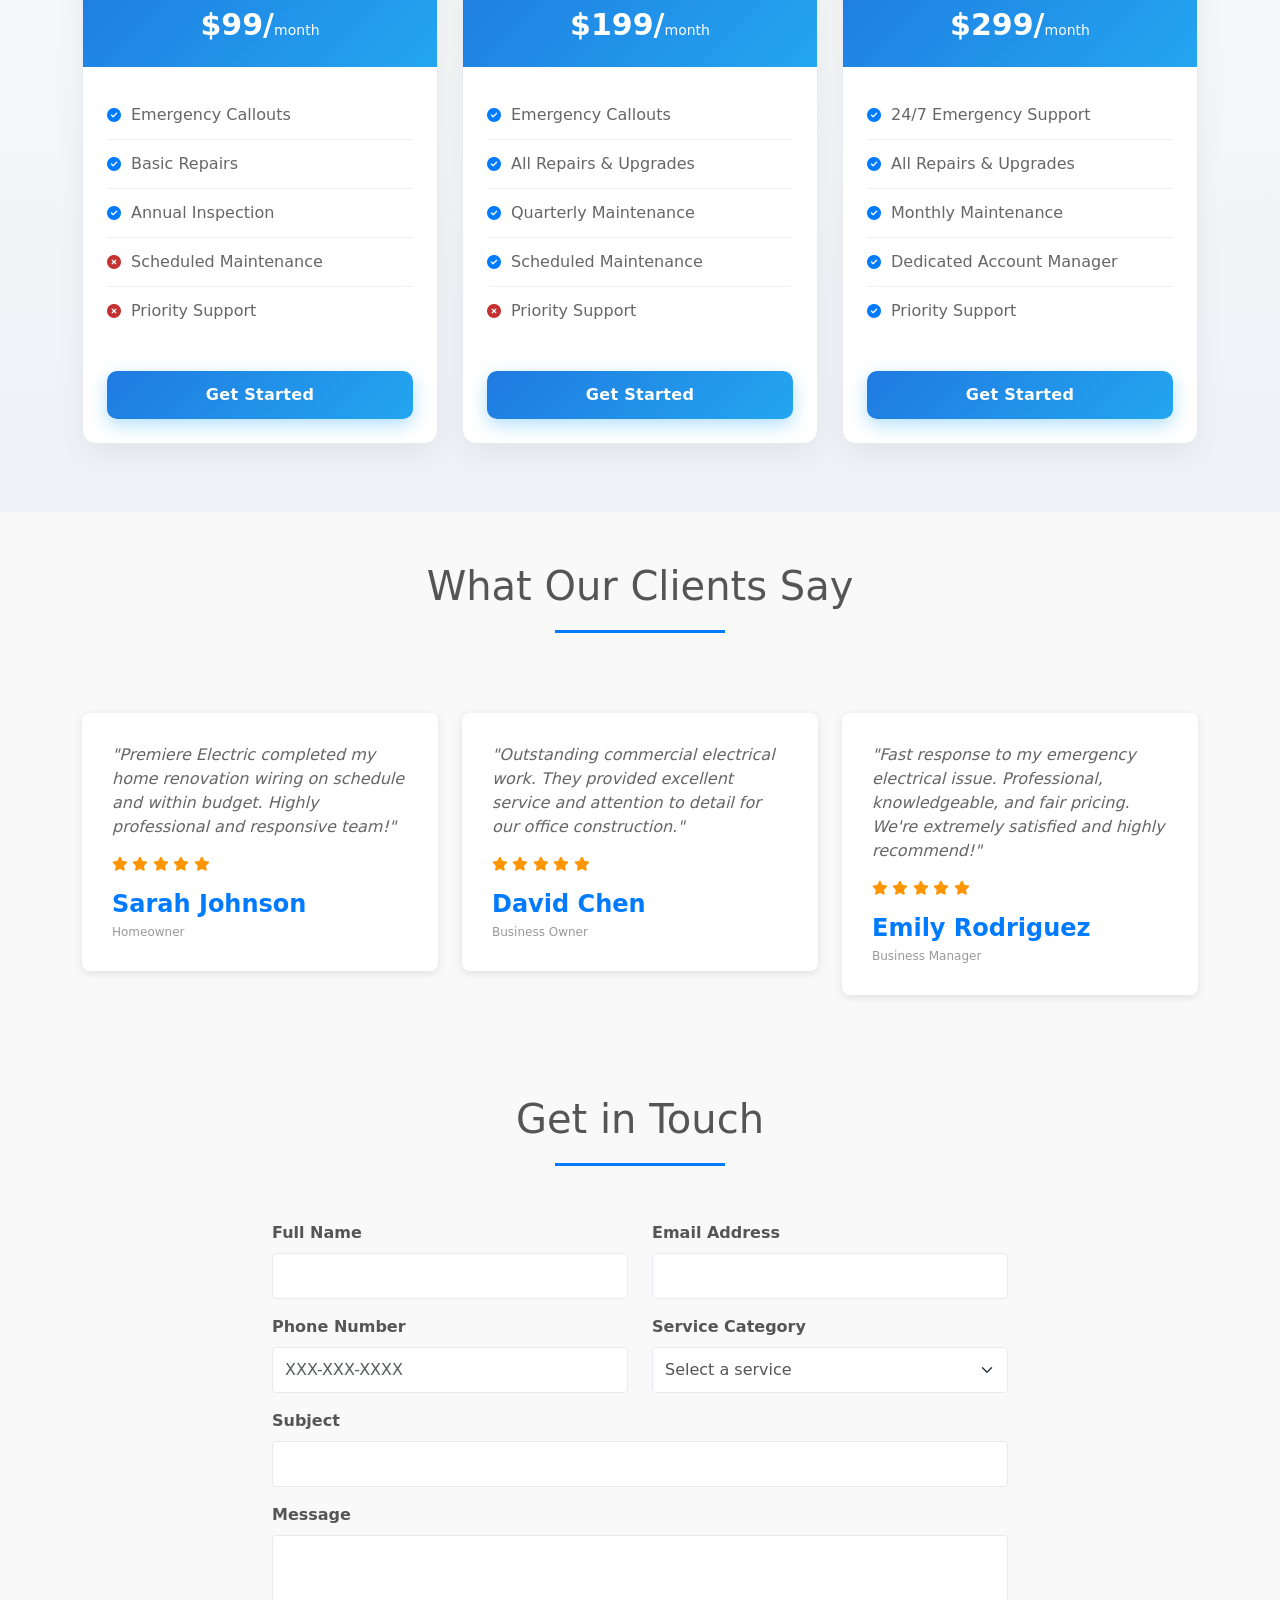
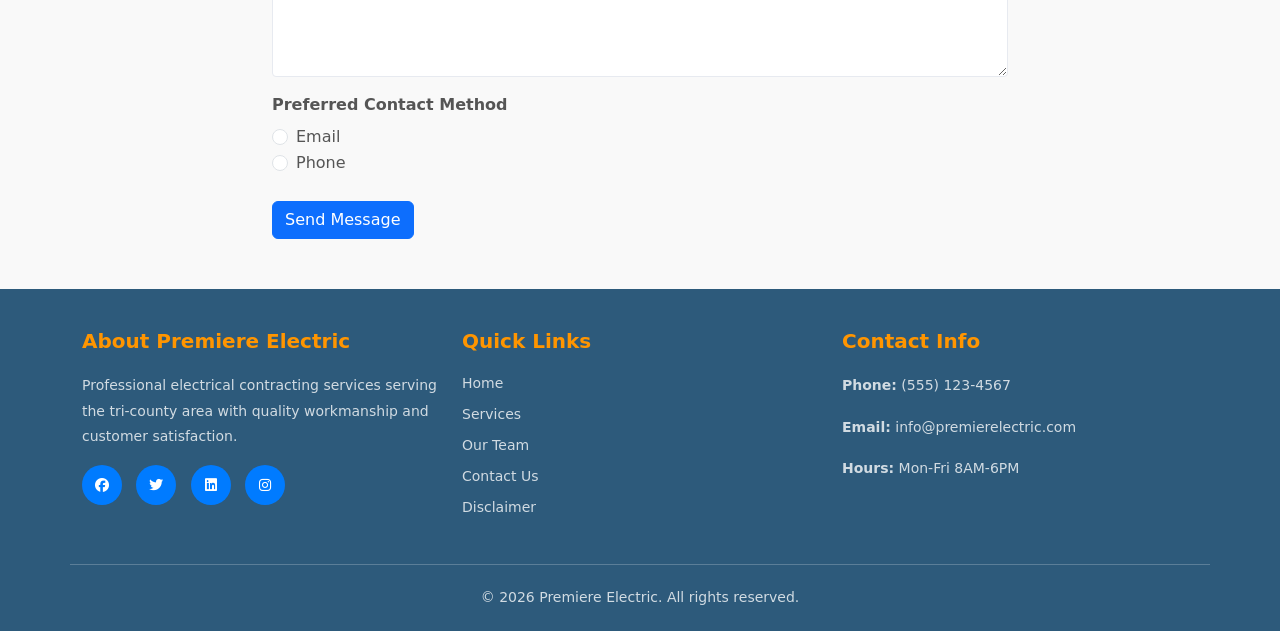
==== commit 29561de3: "Add system dark mode and optimize animations" ====
--- a/index.html
+++ b/index.html
@@ -3,18 +3,25 @@
 <head>
     <meta charset="UTF-8">
     <meta name="viewport" content="width=device-width, initial-scale=1.0">
-    <meta name="description" content="Premiere Electric - Professional electrical contracting services">
-    <meta name="api-base-url" content="https://premiere-electric-production.up.railway.app">
-    <title>Premiere Electric - Professional Electrical Services</title>
-    <link rel="stylesheet" href="main.css">
-    <!-- Google Fonts -->
-    <link rel="preconnect" href="https://fonts.googleapis.com">
-    <link rel="preconnect" href="https://fonts.gstatic.com" crossorigin>
-    <link href="https://fonts.googleapis.com/css2?family=Roboto:wght@300;400;500;700;900&display=swap" rel="stylesheet">
-    <!-- Bootstrap 5.3.0 -->
-    <link href="https://cdn.jsdelivr.net/npm/bootstrap@5.3.0/dist/css/bootstrap.min.css" rel="stylesheet">
-    <!-- Font Awesome 6.4.0 -->
-    <link rel="stylesheet" href="https://cdnjs.cloudflare.com/ajax/libs/font-awesome/6.4.0/css/all.min.css">
+    <meta name="description" content="Premiere Electric - Professional electrical contracting services">
+    <meta name="api-base-url" content="https://premiere-electric-production.up.railway.app">
+    <meta name="color-scheme" content="light dark">
+    <title>Premiere Electric - Professional Electrical Services</title>
+    <script>
+      document.documentElement.classList.toggle(
+        'is-safari',
+        /^((?!chrome|android).)*safari/i.test(navigator.userAgent)
+      );
+    </script>
+    <!-- Google Fonts -->
+    <link rel="preconnect" href="https://fonts.googleapis.com">
+    <link rel="preconnect" href="https://fonts.gstatic.com" crossorigin>
+    <link href="https://fonts.googleapis.com/css2?family=Roboto:wght@300;400;500;700;900&display=swap" rel="stylesheet">
+    <!-- Bootstrap 5.3.0 -->
+    <link href="https://cdn.jsdelivr.net/npm/bootstrap@5.3.0/dist/css/bootstrap.min.css" rel="stylesheet">
+    <!-- Font Awesome 6.4.0 -->
+    <link rel="stylesheet" href="https://cdnjs.cloudflare.com/ajax/libs/font-awesome/6.4.0/css/all.min.css">
+    <link rel="stylesheet" href="main.css">
     <!-- Favicon -->
     <link rel="icon" type="image/svg+xml" href="logos/premiere-electric-favicon.svg">
     <link rel="alternate icon" href="logos/favicon.ico">
@@ -24,7 +31,12 @@
     <section id="nav-bar">
         <nav class="navbar navbar-expand-lg navbar-light sticky-top">
             <div class="container-fluid">
-                <a class="navbar-brand" href="#home"><img src="logos/premiere-electric-logo-full.svg" alt="Premiere Electric" height="60"></a>
+                <a class="navbar-brand" href="#home">
+                  <picture>
+                    <source srcset="logos/premiere-electric-logo-light.svg" media="(prefers-color-scheme: dark)">
+                    <img src="logos/premiere-electric-logo-full.svg" alt="Premiere Electric" height="60">
+                  </picture>
+                </a>
                 <button class="navbar-toggler" type="button" data-bs-toggle="collapse" data-bs-target="#navbarNav" aria-controls="navbarNav" aria-expanded="false" aria-label="Toggle navigation">
                   <span class="navbar-toggler-icon"></span>
                 </button>
@@ -832,56 +844,58 @@
       });
     </script>
 
-    <!-- Cursor Trail Effect (Optimized) -->
-    <script>
-      const cursorTrail = [];
-      const maxTrailLength = 12;
-      let lastX = 0;
-      let lastY = 0;
-      let trailTimeout;
-
-      // Throttle mousemove to improve performance
-      const throttledMouseMove = (e) => {
-        const dx = e.clientX - lastX;
-        const dy = e.clientY - lastY;
-        const distance = Math.sqrt(dx * dx + dy * dy);
-
-        if (distance > 15) {
-          const trail = document.createElement('div');
-          trail.className = 'cursor-trail';
-          trail.style.left = e.clientX + 'px';
-          trail.style.top = e.clientY + 'px';
-
-          document.body.appendChild(trail);
-          cursorTrail.push(trail);
-
-          if (cursorTrail.length > maxTrailLength) {
-            const oldTrail = cursorTrail.shift();
-            oldTrail.remove();
-          }
-
-          setTimeout(() => {
-            trail.remove();
-            const index = cursorTrail.indexOf(trail);
-            if (index > -1) cursorTrail.splice(index, 1);
-          }, 600);
-
-          lastX = e.clientX;
-          lastY = e.clientY;
-        }
-      };
-
-      // Add throttle using requestAnimationFrame
-      let isThrottled = false;
-      document.addEventListener('mousemove', (e) => {
-        if (!isThrottled) {
-          isThrottled = true;
-          requestAnimationFrame(() => {
-            throttledMouseMove(e);
-            isThrottled = false;
-          });
-        }
-      }, { passive: true });
-    </script>
+    <!-- Cursor Trail Effect (Optimized) -->
+    <script>
+      const canRunCursorTrail =
+        !document.documentElement.classList.contains('is-safari') &&
+        window.matchMedia('(pointer: fine)').matches &&
+        !window.matchMedia('(prefers-reduced-motion: reduce)').matches;
+
+      if (canRunCursorTrail) {
+        const trailNodes = Array.from({ length: 6 }, () => {
+          const node = document.createElement('div');
+          node.className = 'cursor-trail is-fading';
+          document.body.appendChild(node);
+          return node;
+        });
+        let activeTrailIndex = 0;
+        let lastX = 0;
+        let lastY = 0;
+        let pendingMouseEvent = null;
+        let ticking = false;
+
+        function paintCursorTrail(e) {
+          const dx = e.clientX - lastX;
+          const dy = e.clientY - lastY;
+          if (Math.hypot(dx, dy) < 22) return;
+
+          const node = trailNodes[activeTrailIndex];
+          activeTrailIndex = (activeTrailIndex + 1) % trailNodes.length;
+          node.style.left = `${e.clientX}px`;
+          node.style.top = `${e.clientY}px`;
+          node.classList.remove('is-fading');
+          node.classList.add('is-active');
+
+          window.setTimeout(() => {
+            node.classList.remove('is-active');
+            node.classList.add('is-fading');
+          }, 90);
+
+          lastX = e.clientX;
+          lastY = e.clientY;
+        }
+
+        document.addEventListener('mousemove', (e) => {
+          pendingMouseEvent = e;
+          if (ticking) return;
+
+          ticking = true;
+          requestAnimationFrame(() => {
+            paintCursorTrail(pendingMouseEvent);
+            ticking = false;
+          });
+        }, { passive: true });
+      }
+    </script>
 </body>
-</html>+</html>
--- a/main.css
+++ b/main.css
@@ -1,13 +1,62 @@
-*{
-    margin: 0;
-    padding: 0;
-}
-/*----------Navigation----------*/
-#nav-bar{
-    background: #ffffff;
-    height: 70px;
-    line-height: 70px;
-}
+*{
+    margin: 0;
+    padding: 0;
+}
+:root{
+    color-scheme: light;
+    --ease-out-soft: cubic-bezier(0.22, 1, 0.36, 1);
+    --site-bg: #ffffff;
+    --section-bg: #f9f9f9;
+    --section-bg-strong: #eef2f7;
+    --surface: #ffffff;
+    --surface-muted: #f8f9fa;
+    --text: #555555;
+    --text-muted: #666666;
+    --text-subtle: #999999;
+    --border: #e7eaf0;
+    --border-muted: #edf0f5;
+    --brand: #007bff;
+    --brand-strong: #0056b3;
+    --brand-deep: #1a3a52;
+    --brand-footer: #2d5a7b;
+    --accent: #ff9500;
+    --danger: #c53030;
+    --shadow-soft: 0 10px 30px rgba(0,0,0,0.06);
+    --shadow-card: 0 2px 10px rgba(0,0,0,0.1);
+}
+body{
+    background: var(--site-bg) !important;
+    color: var(--text);
+}
+@media (prefers-color-scheme: dark){
+    :root{
+        color-scheme: dark;
+        --site-bg: #0f1720;
+        --section-bg: #141e29;
+        --section-bg-strong: #182433;
+        --surface: #1b2735;
+        --surface-muted: #121c27;
+        --text: #d7dee8;
+        --text-muted: #b8c2cf;
+        --text-subtle: #8f9aaa;
+        --border: #304155;
+        --border-muted: #29394a;
+        --brand: #4da3ff;
+        --brand-strong: #86c2ff;
+        --brand-deep: #d7eaff;
+        --brand-footer: #162433;
+        --accent: #ffb454;
+        --danger: #ff7b7b;
+        --shadow-soft: 0 12px 30px rgba(0,0,0,0.3);
+        --shadow-card: 0 8px 24px rgba(0,0,0,0.28);
+    }
+}
+/*----------Navigation----------*/
+#nav-bar{
+    background: var(--surface);
+    height: 70px;
+    line-height: 70px;
+}
 .navbar-brand img{
     height: 60px;
     padding-left: 30px;
@@ -22,17 +71,22 @@
 #nav-bar ul li a:hover{
     color: turquoise!important;
 }
-.navbar{
-    background: #ffffff;
-}
-.navbar-toggler{
-    border: none!important;
-}
-.nav-link{
-    color: #555555!important;
-    font-weight: 600;
-    font-size: 16px;
-}
+.navbar{
+    background: var(--surface);
+}
+.navbar-toggler{
+    border: none!important;
+}
+@media (prefers-color-scheme: dark){
+    .navbar-toggler-icon{
+        filter: invert(1) grayscale(1) brightness(1.8);
+    }
+}
+.nav-link{
+    color: var(--text)!important;
+    font-weight: 600;
+    font-size: 16px;
+}
 @media (max-width: 576px) {
     .navbar-brand img{
         height: 50px;
@@ -44,26 +98,35 @@
     height: 70%;
 }
 /*----------Reveal Animations----------*/
-[data-reveal]{
-    opacity: 0;
-    transform: translateY(24px);
-    transition: opacity 0.6s ease, transform 0.6s ease;
-    transition-delay: var(--reveal-delay, 0ms);
-    will-change: opacity, transform;
-}
-[data-reveal].is-visible{
-    opacity: 1;
-    transform: translateY(0);
-    will-change: auto;
-}
-@media (prefers-reduced-motion: reduce){
-    [data-reveal]{
-        opacity: 1;
-        transform: none;
-        transition: none;
-        will-change: auto;
-    }
-}
+[data-reveal]{
+    opacity: 0;
+    transform: translate3d(0, 18px, 0);
+    transition: opacity 0.7s var(--ease-out-soft), transform 0.7s var(--ease-out-soft);
+    transition-delay: var(--reveal-delay, 0ms);
+}
+[data-reveal].is-visible{
+    opacity: 1;
+    transform: translate3d(0, 0, 0);
+}
+@media (prefers-reduced-motion: reduce){
+    *,
+    *::before,
+    *::after{
+        animation-duration: 0.01ms !important;
+        animation-iteration-count: 1 !important;
+        scroll-behavior: auto !important;
+        transition-duration: 0.01ms !important;
+    }
+    [data-reveal]{
+        opacity: 1;
+        transform: none;
+        transition: none;
+    }
+    #services,
+    #promo{
+        background-attachment: scroll;
+    }
+}
 /*----------Carousel Captions----------*/
 .carousel-caption{
     top: 15% !important;
@@ -79,13 +142,9 @@
     margin-bottom: 20px;
     line-height: 1.3;
     letter-spacing: 0.5px;
-    animation: slideInFromTop 1.7s ease forwards;
-    opacity: 0;
-    will-change: opacity, transform;
-}
-.carousel-caption h5.is-animated{
-    will-change: auto;
-}
+    animation: slideInFromTop 1.1s var(--ease-out-soft) forwards;
+    opacity: 0;
+}
 .carousel-caption h5 .accent{
     color: #007bff;
 }
@@ -132,11 +191,11 @@
     }
 }
 /*----------About----------*/
-#about{
-    padding-top: 50px;
-    padding-bottom: 50px;
-    color: #555555;
-}
+#about{
+    padding-top: 50px;
+    padding-bottom: 50px;
+    color: var(--text);
+}
 #about .btn{
     margin-top: 20px;
     margin-bottom: 30px;
@@ -151,20 +210,25 @@
 .progress-bar{
     border-radius: 16px;
 }
-.progress{
-    border-radius: 16px !important;
-    margin-bottom: 20px;
-}
+.progress{
+    background-color: var(--surface-muted) !important;
+    border-radius: 16px !important;
+    margin-bottom: 20px;
+}
 /*----------Services----------*/
-#services{
+#services{
     background-image: linear-gradient(rgba(0,0,0,0.8),rgba(0,0,0,0.8)), url(image/close-up-of-wooden-plank-326311.jpg);
     background-size: cover;
     background-position: center;
     color: #efefef !important;
     background-attachment: fixed;
-    padding-top: 50px;
-    padding-bottom: 50px;
-}
+    padding-top: 50px;
+    padding-bottom: 50px;
+}
+.is-safari #services,
+.is-safari #promo{
+    background-attachment: scroll;
+}
 #services h1{
     text-align: center;
     color: #efefef !important;
@@ -195,31 +259,30 @@
     margin-top: 20px;
     color: #ccc;
 }
-.services .col-md-3{
-    border-radius: 12px;
-    transition: background 0.3s ease, transform 0.3s ease, box-shadow 0.3s ease;
-    will-change: transform;
-}
-.services .col-md-3:hover{
-    background: #007bff;
+.services .col-md-3{
+    border-radius: 12px;
+    transition: background 0.3s ease, transform 0.3s ease, box-shadow 0.3s ease;
+}
+.services .col-md-3:hover{
+    background: var(--brand);
     cursor: pointer;
     transform: translateY(-4px);
     box-shadow: 0 10px 30px rgba(0,123,255,0.3);
 }
 /*----------Team Members----------*/
-#team{
-    padding-top: 50px;
-    padding-bottom: 50px;
-    color: #555555;
-}
-h1{
-    text-align: center;
-    color: #555555;
-    padding-bottom: 10px;
-}
-h1::after{
-    content: '';
-    background: #007bff;
+#team{
+    padding-top: 50px;
+    padding-bottom: 50px;
+    color: var(--text);
+}
+h1{
+    text-align: center;
+    color: var(--text);
+    padding-bottom: 10px;
+}
+h1::after{
+    content: '';
+    background: var(--brand);
     display: block;
     height: 3px;
     width: 170px;
@@ -245,25 +308,25 @@
     filter: grayscale(0);
     cursor: pointer;
 }
-.profile-pic h2{
+.profile-pic h2{
     font-size: 22px;
     font-weight: bold;
     margin-top: 15px;
-    color: #007bff !important;
+    color: var(--brand) !important;
 }
 .profile-pic h3{
     font-size: 15px;
     font-weight: bold;
     margin-top: 15px;
 }
-#team .fa{
-    height: 25px;
-    width: 25px;
-    color: #007bff !important;
-    background: #ffffff;
-    padding: 4px;
-    border-radius: 50%;
-}
+#team .fa{
+    height: 25px;
+    width: 25px;
+    color: var(--brand) !important;
+    background: var(--surface);
+    padding: 4px;
+    border-radius: 50%;
+}
 .img-box ul{
     padding: 15px 0;
     position: absolute;
@@ -296,16 +359,16 @@
     font-size: 38px;
 }
 /*----------Price Plans----------*/
-#price{
-    padding: 80px 0;
-    background: linear-gradient(180deg,#f6f8fb 0%,#eef2f7 100%);
-}
-.single-price{
-    margin: 12px 0;
-    background: #fff;
-    border: 1px solid #e7eaf0;
-    border-radius: 14px;
-    box-shadow: 0 10px 30px rgba(0,0,0,0.06);
+#price{
+    padding: 80px 0;
+    background: linear-gradient(180deg,var(--section-bg) 0%,var(--section-bg-strong) 100%);
+}
+.single-price{
+    margin: 12px 0;
+    background: var(--surface);
+    border: 1px solid var(--border);
+    border-radius: 14px;
+    box-shadow: var(--shadow-soft);
     overflow: hidden;
     transition: transform 0.25s ease, box-shadow 0.25s ease;
     display: flex;
@@ -347,10 +410,10 @@
     padding: 0;
     list-style: none;
 }
-.price-content ul li{
-    border-bottom: 1px solid #edf0f5;
-    padding: 12px 0;
-    color: #4a5568;
+.price-content ul li{
+    border-bottom: 1px solid var(--border-muted);
+    padding: 12px 0;
+    color: var(--text-muted);
     display: flex;
     align-items: center;
     gap: 10px;
@@ -358,13 +421,13 @@
 .price-content ul li:last-child{
     border: none;
 }
-.price-content ul li i{
-    color: #1f7ae0;
+.price-content ul li i{
+    color: var(--brand);
     font-size: 14px;
 }
-.price-content ul li .fa-circle-xmark{
-    color: #c53030;
-}
+.price-content ul li .fa-circle-xmark{
+    color: var(--danger);
+}
 .price-button{
     padding: 0 24px 24px 24px;
 }
@@ -389,21 +452,21 @@
     color: #fff;
 }
 /*----------Testimonials----------*/
-#testimonials{
-    padding-top: 50px;
-    padding-bottom: 50px;
-    background: #f9f9f9;
-    color: #555555;
-}
-#testimonials h1{
-    text-align: center;
-    color: #555555;
+#testimonials{
+    padding-top: 50px;
+    padding-bottom: 50px;
+    background: var(--section-bg);
+    color: var(--text);
+}
+#testimonials h1{
+    text-align: center;
+    color: var(--text);
     padding-bottom: 10px;
     margin-bottom: 40px;
 }
-#testimonials h1::after{
-    content: '';
-    background: #007bff;
+#testimonials h1::after{
+    content: '';
+    background: var(--brand);
     display: block;
     height: 3px;
     width: 170px;
@@ -412,19 +475,19 @@
 .testimonial{
     margin-top: 25px;
 }
-.testimonial-content{
-    background: #fff;
-    padding: 30px;
-    border-radius: 8px;
-    box-shadow: 0 2px 10px rgba(0,0,0,0.1);
+.testimonial-content{
+    background: var(--surface);
+    padding: 30px;
+    border-radius: 8px;
+    box-shadow: var(--shadow-card);
     transition: 0.5s;
 }
 .testimonial-content:hover{
     box-shadow: 0 4px 20px rgba(0,0,0,0.15);
 }
-.testimonial-content p:first-child{
-    font-style: italic;
-    color: #666;
+.testimonial-content p:first-child{
+    font-style: italic;
+    color: var(--text-muted);
     margin-bottom: 15px;
 }
 .rating{
@@ -432,70 +495,72 @@
     font-size: 14px;
     margin-bottom: 15px;
 }
-.testimonial-content h4{
-    color: #007bff;
+.testimonial-content h4{
+    color: var(--brand);
     font-weight: bold;
     margin: 10px 0 5px 0;
 }
-.client-title{
-    font-size: 12px;
-    color: #999;
+.client-title{
+    font-size: 12px;
+    color: var(--text-subtle);
     margin: 0;
 }
 /*----------Contact Form----------*/
-#contact{
-    padding-top: 50px;
-    padding-bottom: 50px;
-    background: #f9f9f9;
-}
-#contact h1{
-    text-align: center;
-    color: #555555;
+#contact{
+    padding-top: 50px;
+    padding-bottom: 50px;
+    background: var(--section-bg);
+}
+#contact h1{
+    text-align: center;
+    color: var(--text);
     padding-bottom: 10px;
     margin-bottom: 40px;
 }
-#contact h1::after{
-    content: '';
-    background: #007bff;
+#contact h1::after{
+    content: '';
+    background: var(--brand);
     display: block;
     height: 3px;
     width: 170px;
     margin: 20px auto 5px;
 }
-#contactForm .form-label{
-    color: #555555;
+#contactForm .form-label{
+    color: var(--text);
     font-weight: 600;
     margin-bottom: 8px;
 }
-#contactForm .form-control,
-#contactForm .form-select{
-    border: 1px solid #ddd;
-    border-radius: 4px;
+#contactForm .form-control,
+#contactForm .form-select{
+    background-color: var(--surface);
+    border: 1px solid var(--border);
+    color: var(--text);
+    border-radius: 4px;
     padding: 10px 12px;
     transition: 0.3s;
 }
-#contactForm .form-control:focus,
-#contactForm .form-select:focus{
-    border-color: #007bff;
+#contactForm .form-control:focus,
+#contactForm .form-select:focus{
+    border-color: var(--brand);
     box-shadow: 0 0 0 0.2rem rgba(0,123,255,0.25);
 }
 #contactForm .btn{
     margin-top: 10px;
 }
 /*----------Footer----------*/
-#footer{
-    background: #2d5a7b;
+#footer{
+    background: var(--brand-footer);
     color: #fff;
     padding: 40px 0 20px 0;
     font-size: 14px;
 }
-#footer h5{
-    color: #ff9500;
+#footer h5{
+    color: var(--accent);
     font-weight: bold;
     margin-bottom: 20px;
 }
-#footer p{
-    color: #ccc;
+#footer p{
+    color: rgba(255,255,255,0.78);
     line-height: 1.8;
 }
 #footer ul{
@@ -505,22 +570,22 @@
 #footer ul li{
     margin-bottom: 10px;
 }
-#footer ul li a{
-    color: #ccc;
+#footer ul li a{
+    color: rgba(255,255,255,0.78);
     text-decoration: none;
     transition: 0.3s;
 }
-#footer ul li a:hover{
-    color: #ff9500;
+#footer ul li a:hover{
+    color: var(--accent);
 }
 .social-icons{
     margin-top: 15px;
 }
-.social-icons a{
+.social-icons a{
     display: inline-block;
     width: 40px;
     height: 40px;
-    background: #007bff;
+    background: var(--brand);
     border-radius: 50%;
     text-align: center;
     line-height: 40px;
@@ -529,18 +594,18 @@
     transition: 0.3s;
     text-decoration: none;
 }
-.social-icons a:hover{
-    background: #ff9500;
-}
-.footer-bottom{
-    margin-top: 30px;
-    padding-top: 20px;
-    border-top: 1px solid #444;
-}
-.footer-bottom p{
-    margin: 0;
-    color: #999;
-}
+.social-icons a:hover{
+    background: var(--accent);
+}
+.footer-bottom{
+    margin-top: 30px;
+    padding-top: 20px;
+    border-top: 1px solid rgba(255,255,255,0.22);
+}
+.footer-bottom p{
+    margin: 0;
+    color: rgba(255,255,255,0.62);
+}
 /*----------Chatbot----------*/
 .chatbot-toggle{
     position: fixed;
@@ -565,13 +630,13 @@
     transform: scale(1.1);
     box-shadow: 0 10px 30px rgba(35,166,240,0.5);
 }
-.chatbot-modal{
+.chatbot-modal{
     position: fixed;
     bottom: 30px;
     right: 30px;
     width: 380px;
     max-height: 550px;
-    background: #fff;
+    background: var(--surface);
     border-radius: 16px;
     box-shadow: 0 12px 40px rgba(0,0,0,0.15);
     z-index: 1001;
@@ -622,19 +687,19 @@
 .chatbot-close:hover{
     background: rgba(255,255,255,0.2);
 }
-.chatbot-body{
+.chatbot-body{
     flex: 1;
     padding: 20px;
     overflow-y: auto;
     max-height: 400px;
-    background: #f8f9fa;
-}
+    background: var(--surface-muted);
+}
 .chat-message{
     margin-bottom: 16px;
     display: flex;
 }
-.bot-message .message-content{
-    background: #fff;
+.bot-message .message-content{
+    background: var(--surface);
     padding: 12px 16px;
     border-radius: 12px 12px 12px 4px;
     box-shadow: 0 2px 8px rgba(0,0,0,0.08);
@@ -655,17 +720,19 @@
     font-size: 14px;
     line-height: 1.5;
 }
-.chatbot-footer{
+.chatbot-footer{
     padding: 16px;
-    border-top: 1px solid #e7eaf0;
+    border-top: 1px solid var(--border);
     display: flex;
     gap: 10px;
-    background: #fff;
+    background: var(--surface);
     border-radius: 0 0 16px 16px;
 }
-.chatbot-input{
+.chatbot-input{
     flex: 1;
-    border: 1px solid #e7eaf0;
+    background: var(--surface-muted);
+    border: 1px solid var(--border);
+    color: var(--text);
     border-radius: 24px;
     padding: 10px 16px;
     font-size: 14px;
@@ -692,20 +759,20 @@
     transform: scale(1.05);
     box-shadow: 0 4px 12px rgba(35,166,240,0.4);
 }
-.chatbot-suggestions{
+.chatbot-suggestions{
     padding: 0 16px 8px 16px;
     display: flex;
     flex-wrap: wrap;
     gap: 8px;
-    background: #fff;
+    background: var(--surface);
     min-height: 0;
     transition: min-height 0.3s ease;
 }
 .chatbot-suggestions:empty{
     padding: 0;
 }
-.suggestion-chip{
-    background: #007bff;
+.suggestion-chip{
+    background: var(--brand);
     color: #fff;
     border: none;
     border-radius: 16px;
@@ -715,8 +782,8 @@
     transition: all 0.2s ease;
     white-space: nowrap;
 }
-.suggestion-chip:hover{
-    background: #0056b3;
+.suggestion-chip:hover{
+    background: var(--brand-strong);
     transform: translateY(-2px);
     box-shadow: 0 4px 8px rgba(0,123,255,0.3);
 }
@@ -907,29 +974,32 @@
     }
 }
 /*----------Cursor Trail Effect (Optimized)----------*/
-.cursor-trail{
-    position: fixed;
-    width: 16px;
-    height: 16px;
-    border-radius: 50%;
-    background: #007bff;
-    opacity: 0.7;
-    pointer-events: none;
-    z-index: 9999;
-    transform: translate(-50%, -50%);
-    animation: cursorFade 0.6s ease-out forwards;
-    will-change: opacity, transform;
-}
-@keyframes cursorFade{
-    0%{
-        opacity: 0.7;
-        transform: translate(-50%, -50%) scale(1);
-    }
-    100%{
-        opacity: 0;
-        transform: translate(-50%, -50%) scale(0.2);
-    }
-}
+.cursor-trail{
+    position: fixed;
+    width: 16px;
+    height: 16px;
+    border-radius: 50%;
+    background: var(--brand);
+    opacity: 0;
+    pointer-events: none;
+    z-index: 9999;
+    transform: translate(-50%, -50%);
+    transition: opacity 0.32s ease-out, transform 0.32s ease-out;
+    contain: layout paint style;
+}
+.cursor-trail.is-active{
+    opacity: 0.55;
+    transform: translate(-50%, -50%) scale(1);
+}
+.cursor-trail.is-fading{
+    opacity: 0;
+    transform: translate(-50%, -50%) scale(0.35);
+}
+@media (prefers-reduced-motion: reduce), (pointer: coarse){
+    .cursor-trail{
+        display: none;
+    }
+}
 /*----------Mobile Optimizations----------*/
 @media (max-width: 768px){
     /* Add spacing between sections */
@@ -1175,8 +1245,8 @@
     pointer-events: auto;
 }
 
-.disclaimer-modal-content {
-    background: #fff;
+.disclaimer-modal-content {
+    background: var(--surface);
     border-radius: 0;
     width: 100%;
     box-shadow: 0 -4px 20px rgba(0, 0, 0, 0.15);
@@ -1199,7 +1269,7 @@
     }
 }
 
-.disclaimer-close {
+.disclaimer-close {
     position: absolute;
     top: 12px;
     right: 20px;
@@ -1207,7 +1277,7 @@
     border: none;
     font-size: 24px;
     cursor: pointer;
-    color: #555;
+    color: var(--text);
     width: 32px;
     height: 32px;
     display: flex;
@@ -1218,19 +1288,19 @@
     flex-shrink: 0;
 }
 
-.disclaimer-close:hover {
-    background: #f0f0f0;
-}
+.disclaimer-close:hover {
+    background: var(--surface-muted);
+}
 
 .disclaimer-header {
     display: none;
 }
 
-.disclaimer-body {
+.disclaimer-body {
     flex: 1;
     padding: 0;
     overflow: visible;
-    color: #555;
+    color: var(--text);
     font-size: 14px;
     line-height: 1.5;
 }
@@ -1248,16 +1318,16 @@
     font-weight: 400;
 }
 
-.disclaimer-body p a.disclaimer-link {
-    color: #007bff;
+.disclaimer-body p a.disclaimer-link {
+    color: var(--brand);
     text-decoration: none;
     font-weight: 600;
     white-space: nowrap;
     transition: color 0.2s;
 }
 
-.disclaimer-body p a.disclaimer-link:hover {
-    color: #0056b3;
+.disclaimer-body p a.disclaimer-link:hover {
+    color: var(--brand-strong);
     text-decoration: underline;
 }
 
@@ -1266,16 +1336,16 @@
     margin: 0 !important;
 }
 
-.disclaimer-link a {
-    color: #007bff;
+.disclaimer-link a {
+    color: var(--brand);
     text-decoration: none;
     font-weight: 500;
     white-space: nowrap;
     transition: color 0.2s;
 }
 
-.disclaimer-link a:hover {
-    color: #0056b3;
+.disclaimer-link a:hover {
+    color: var(--brand-strong);
     text-decoration: underline;
 }
 
@@ -1365,4 +1435,4 @@
         width: 26px;
         height: 26px;
     }
-}+}
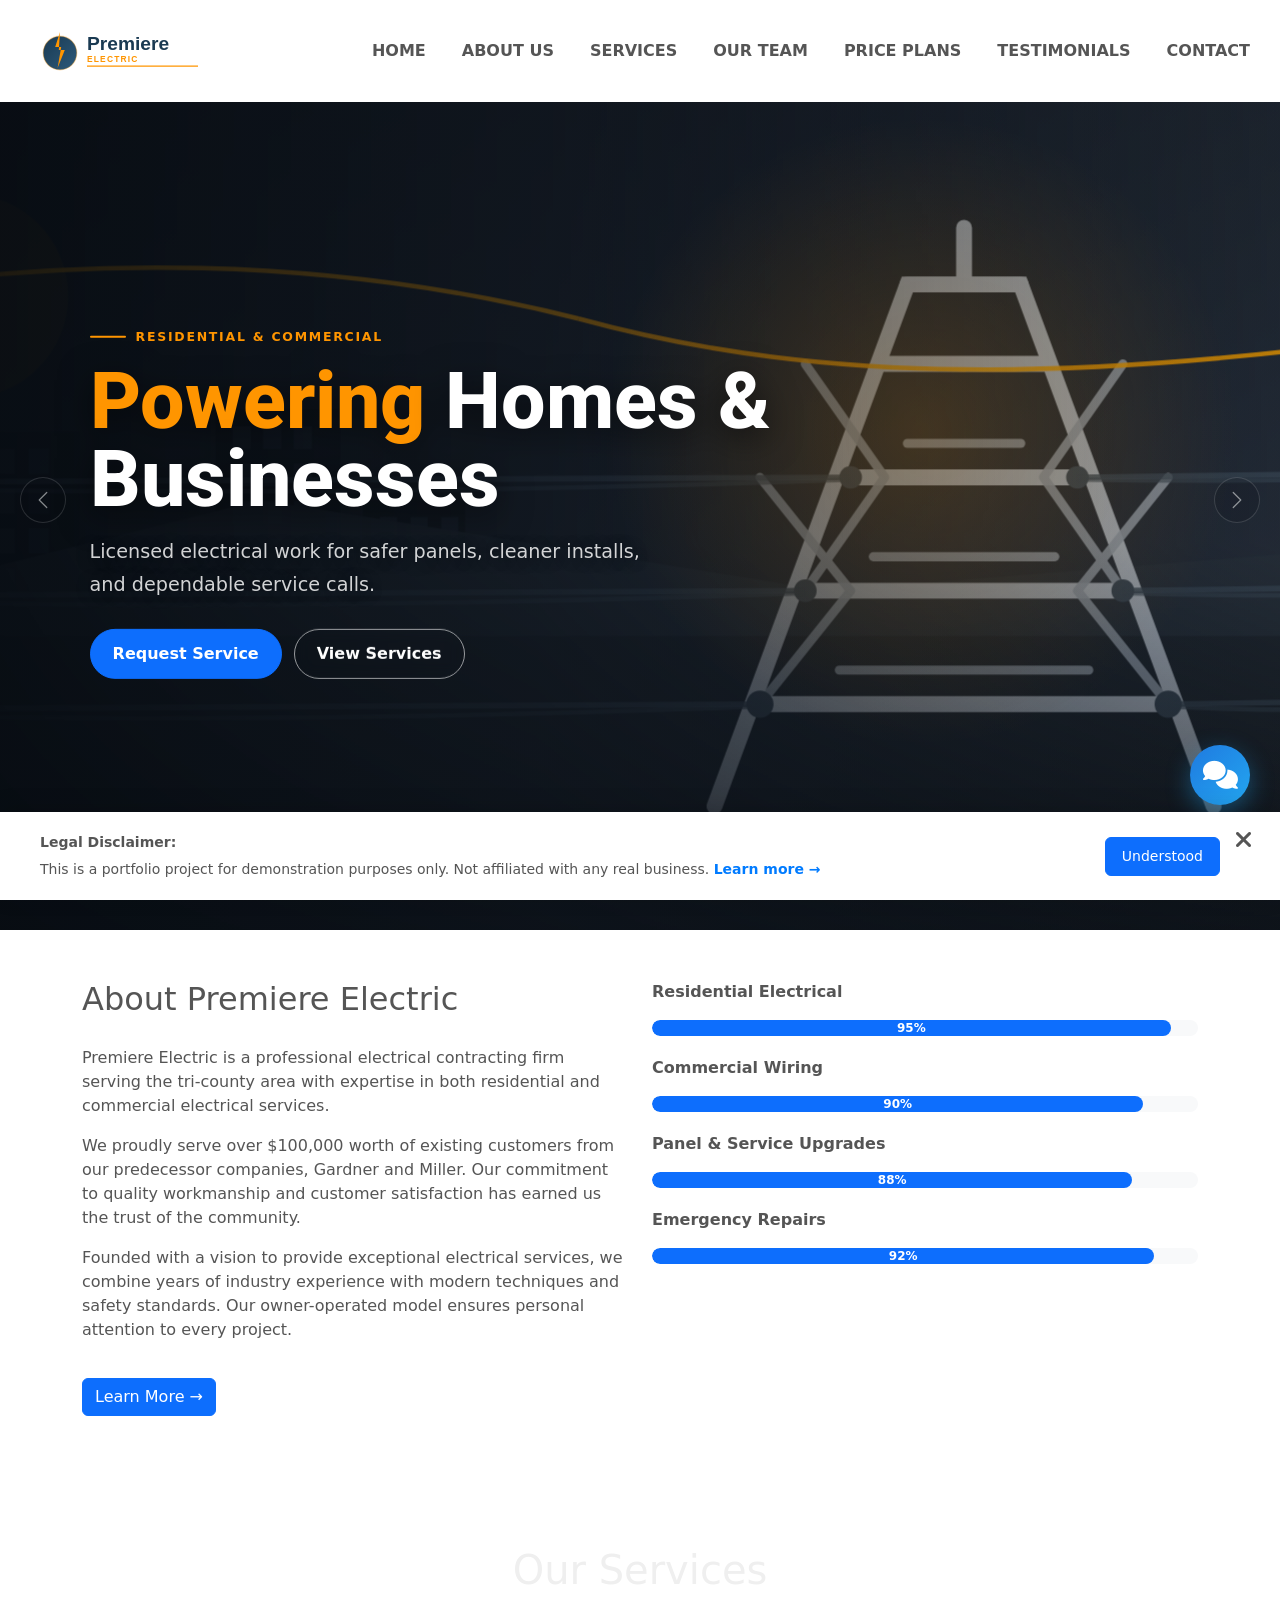
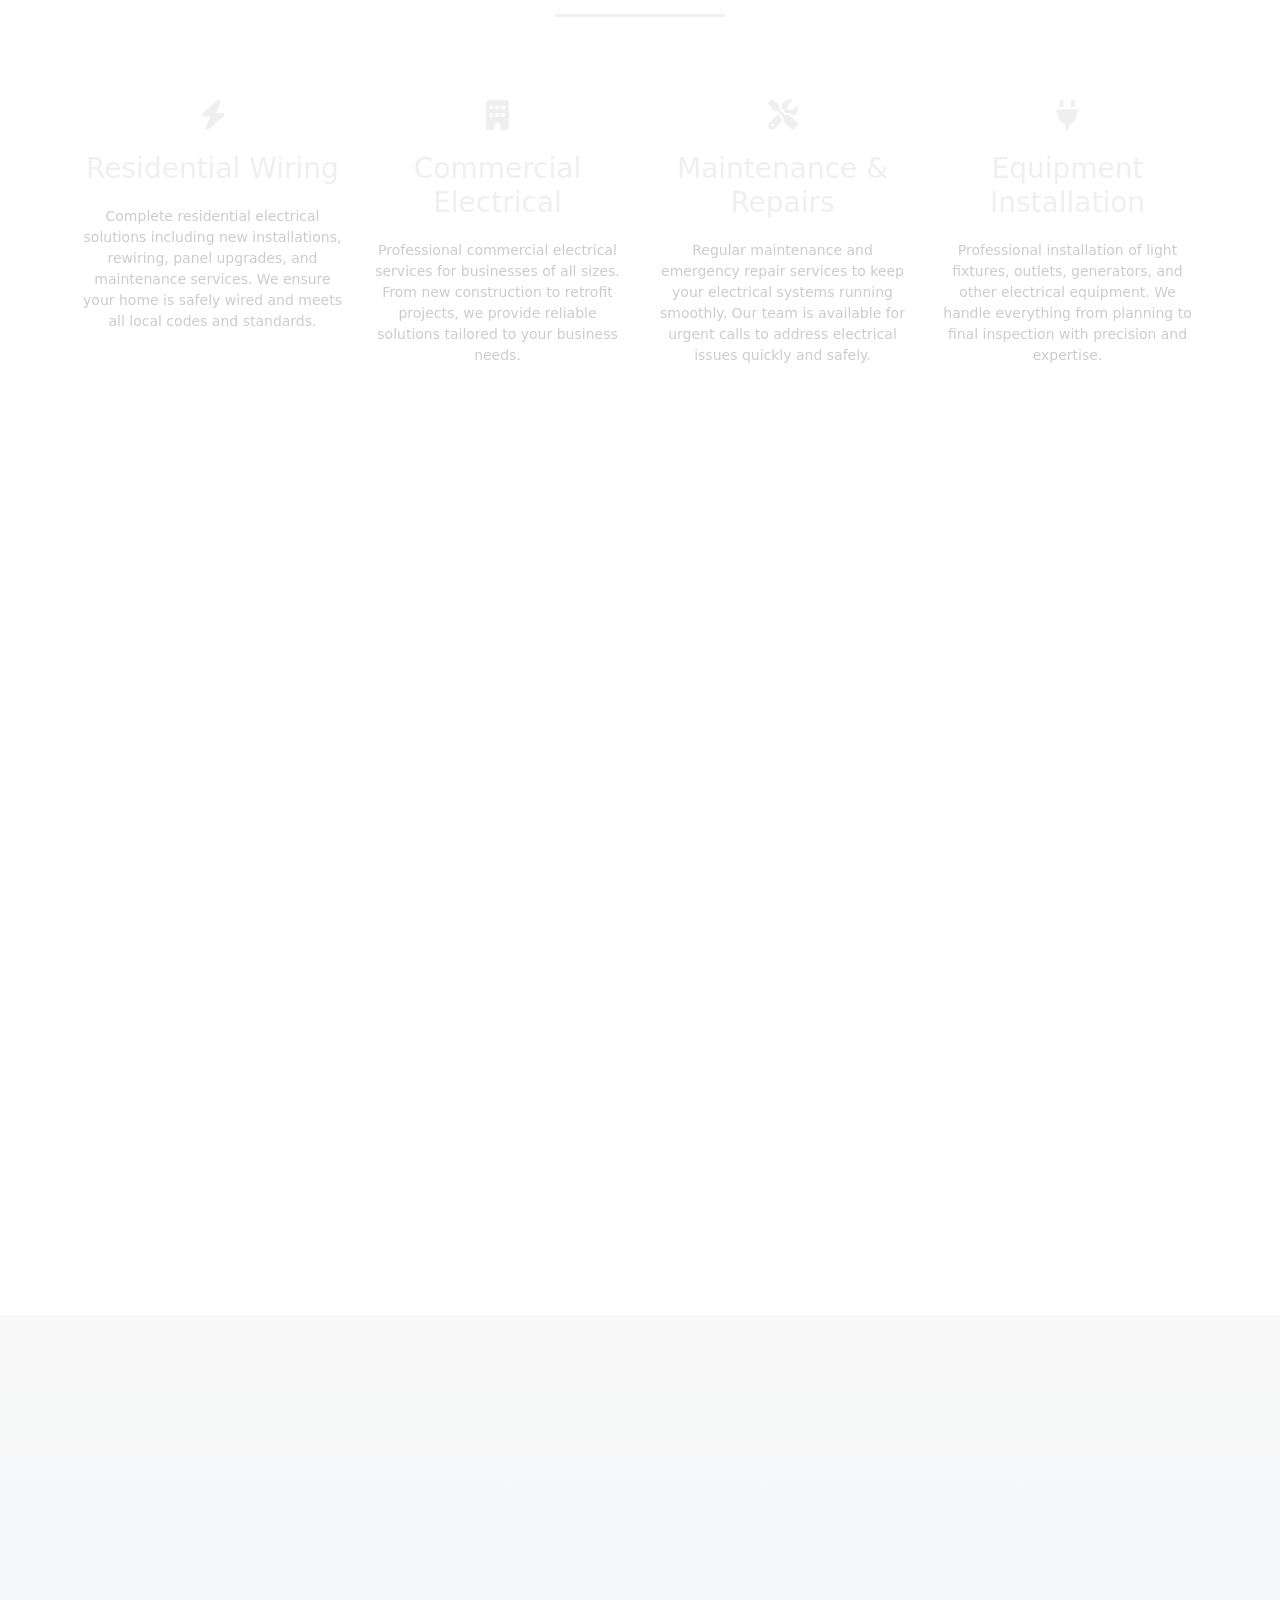
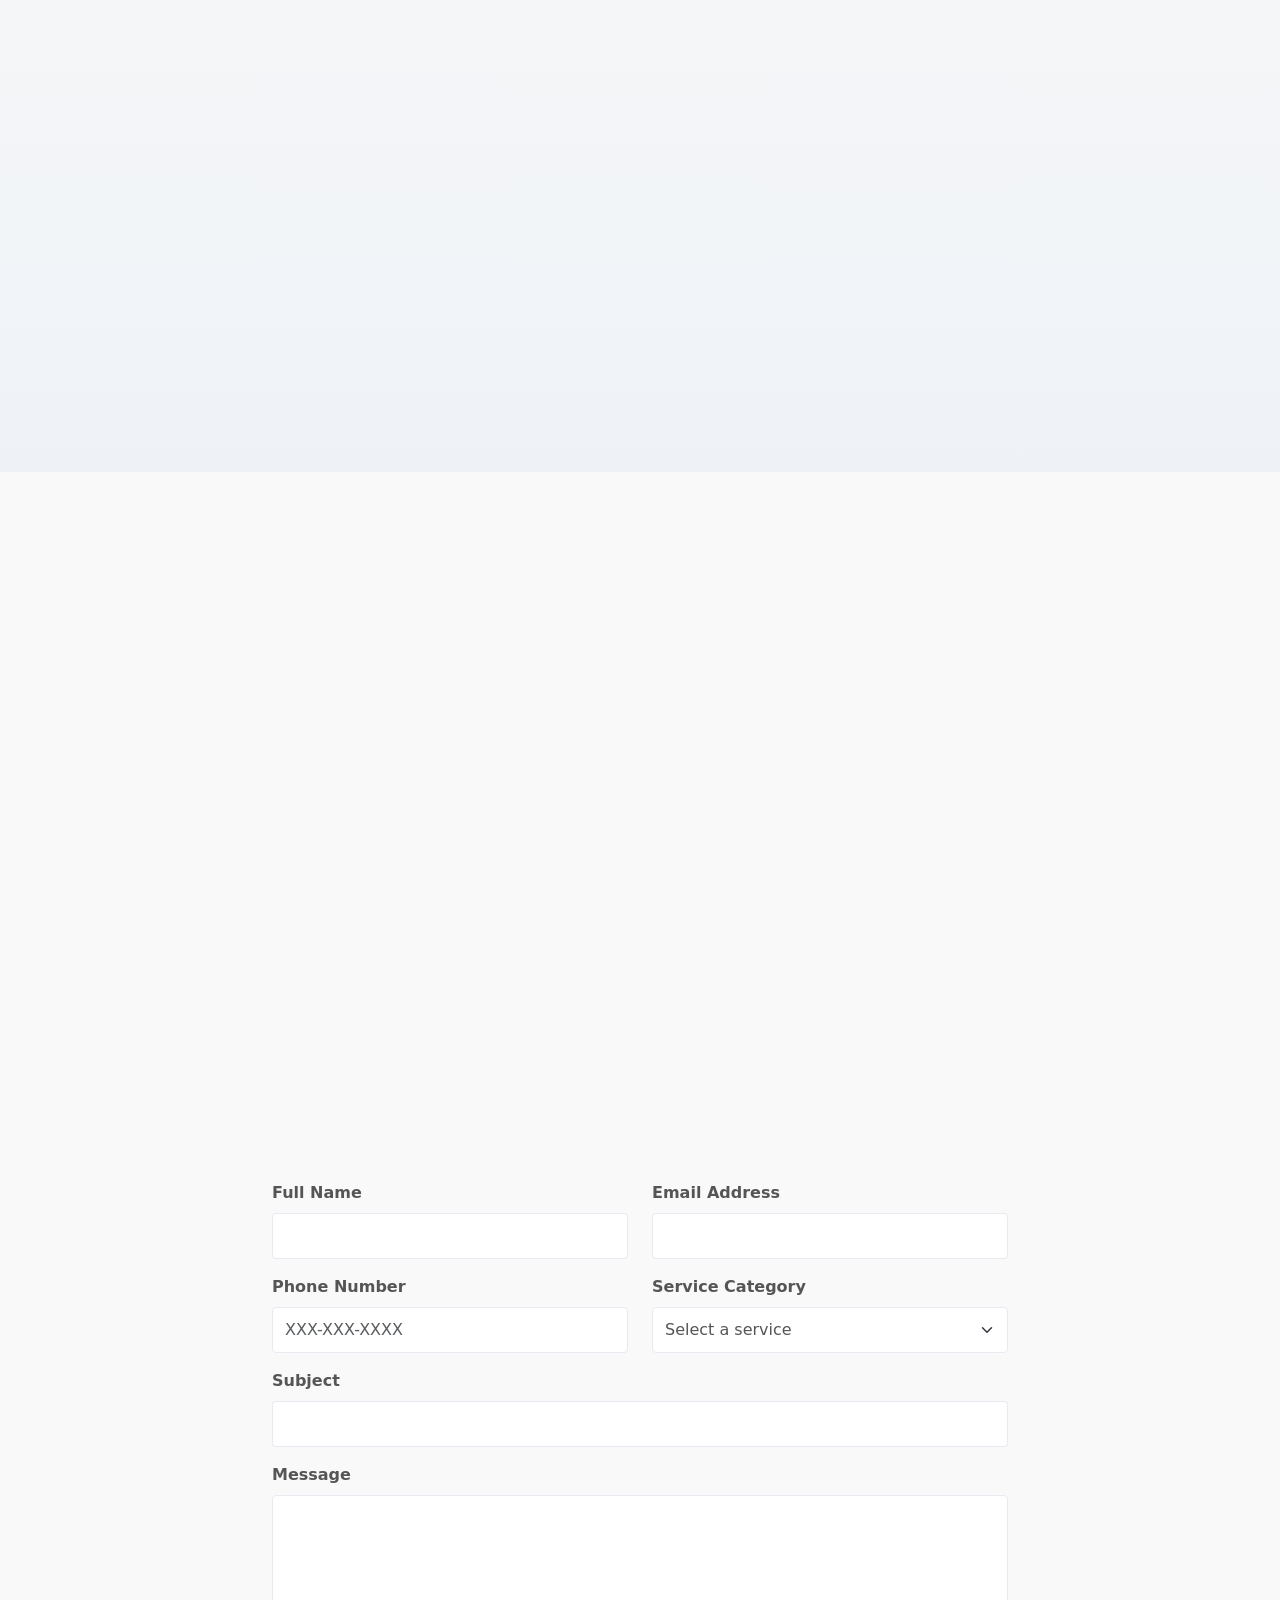
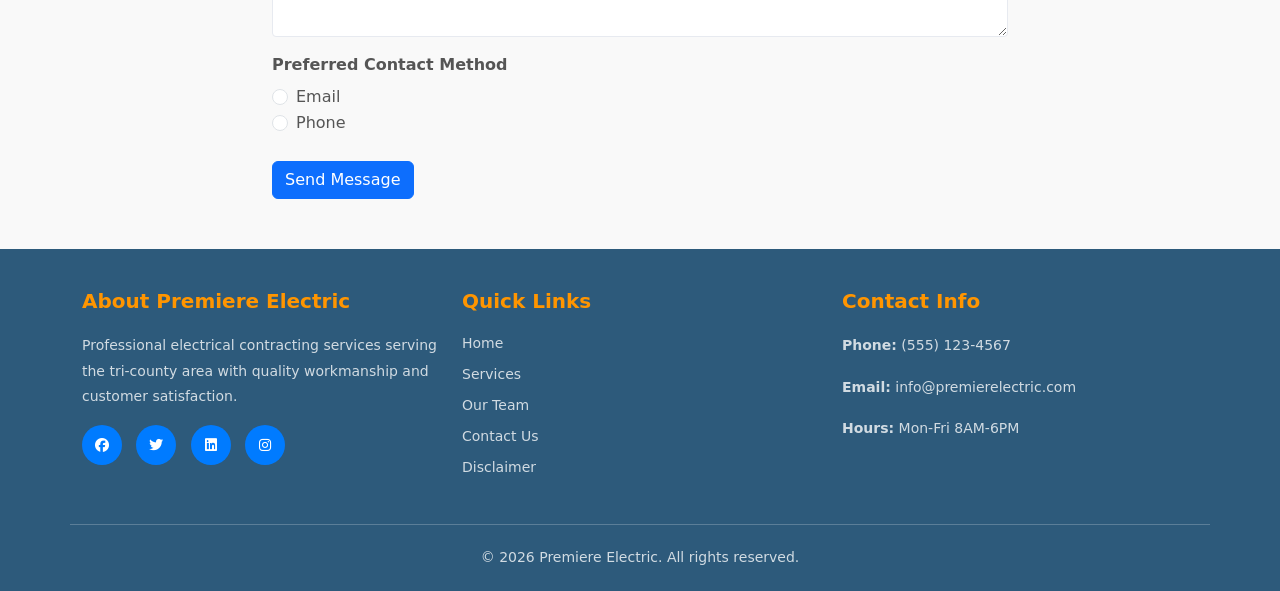
==== commit 2b13333c: "Improve homepage hero slider" ====
--- a/index.html
+++ b/index.html
@@ -68,45 +68,63 @@
             </div>
           </nav>
     </section>
-      <!-------Slider-->
-      <div id="home">
-        <div id="headerSlider" class="carousel slide" data-bs-ride="carousel">
-          <ol class="carousel-indicators">
-            <li data-bs-target="#headerSlider" data-bs-slide-to="0" class="active" aria-current="true"></li>
-            <li data-bs-target="#headerSlider" data-bs-slide-to="1"></li>
-            <li data-bs-target="#headerSlider" data-bs-slide-to="2"></li>
-          </ol>
-          <div class="carousel-inner">
-            <div class="carousel-item active">
-              <picture>
-                <source media="(max-width: 768px)" srcset="image/slider-power-1-mobile.svg">
-                <img src="image/slider-power-1.svg" class="d-block w-100" alt="Transmission towers powering homes and businesses" style="height: 100vh; object-fit: cover;">
-              </picture>
-                <div class="carousel-caption">
-                  <h5><span class="accent">Powering</span> Homes & Businesses</h5>
-                </div>
-                <a href="#about" class="carousel-arrow" title="Learn more about us" aria-label="Learn more about us"><i class="fas fa-chevron-down" aria-hidden="true"></i></a>
-            </div>
-            <div class="carousel-item">
-              <picture>
-                <source media="(max-width: 768px)" srcset="image/slider-power-2-mobile.svg">
-                <img src="image/slider-power-2.svg" class="d-block w-100" alt="Smart meter and digital grid infrastructure" style="height: 100vh; object-fit: cover;">
-              </picture>
-              <div class="carousel-caption">
-                <h5><span class="accent">Safe.</span> Licensed. <span class="accent">On Time.</span></h5>
-              </div>
-              <a href="#about" class="carousel-arrow" title="Learn more about us" aria-label="Learn more about us"><i class="fas fa-chevron-down" aria-hidden="true"></i></a>
-            </div>
-            <div class="carousel-item">
-              <picture>
-                <source media="(max-width: 768px)" srcset="image/slider-power-3-mobile.svg">
-                <img src="image/slider-power-3.svg" class="d-block w-100" alt="Wind turbines generating renewable energy" style="height: 100vh; object-fit: cover;">
-              </picture>
-              <div class="carousel-caption">
-                <h5><span class="accent">Smart</span> Upgrades, <span class="accent">Clean</span> Installs</h5>
-              </div>
-              <a href="#about" class="carousel-arrow" title="Learn more about us" aria-label="Learn more about us"><i class="fas fa-chevron-down" aria-hidden="true"></i></a>
-            </div>
+      <!-------Slider-->
+      <div id="home">
+        <div id="headerSlider" class="carousel slide hero-slider" data-bs-ride="carousel" data-bs-touch="true">
+          <div class="carousel-indicators hero-indicators">
+            <button type="button" data-bs-target="#headerSlider" data-bs-slide-to="0" class="active" aria-current="true" aria-label="Powering homes and businesses"></button>
+            <button type="button" data-bs-target="#headerSlider" data-bs-slide-to="1" aria-label="Safe licensed electrical work"></button>
+            <button type="button" data-bs-target="#headerSlider" data-bs-slide-to="2" aria-label="Smart upgrades and clean installs"></button>
+          </div>
+          <div class="carousel-inner">
+            <div class="carousel-item active">
+              <picture>
+                <source media="(max-width: 768px)" srcset="image/slider-power-1-mobile.svg">
+                <img src="image/slider-power-1.svg" class="d-block w-100 hero-slide-image" alt="Transmission towers powering homes and businesses">
+              </picture>
+                <div class="carousel-caption">
+                  <p class="hero-kicker">Residential & Commercial</p>
+                  <h5><span class="accent">Powering</span> Homes & Businesses</h5>
+                  <p class="hero-copy">Licensed electrical work for safer panels, cleaner installs, and dependable service calls.</p>
+                  <div class="hero-actions">
+                    <a href="#contact" class="btn btn-primary">Request Service</a>
+                    <a href="#services" class="btn btn-outline-light">View Services</a>
+                  </div>
+                </div>
+                <a href="#about" class="carousel-arrow" title="Learn more about us" aria-label="Learn more about us"><i class="fas fa-chevron-down" aria-hidden="true"></i></a>
+            </div>
+            <div class="carousel-item">
+              <picture>
+                <source media="(max-width: 768px)" srcset="image/slider-power-2-mobile.svg">
+                <img src="image/slider-power-2.svg" class="d-block w-100 hero-slide-image" alt="Smart meter and digital grid infrastructure">
+              </picture>
+              <div class="carousel-caption">
+                <p class="hero-kicker">Code-Ready Workmanship</p>
+                <h5><span class="accent">Safe.</span> Licensed. <span class="accent">On Time.</span></h5>
+                <p class="hero-copy">Modern diagnostics and practical planning for projects that need to stay moving.</p>
+                <div class="hero-actions">
+                  <a href="#contact" class="btn btn-primary">Book a Visit</a>
+                  <a href="#price" class="btn btn-outline-light">See Plans</a>
+                </div>
+              </div>
+              <a href="#about" class="carousel-arrow" title="Learn more about us" aria-label="Learn more about us"><i class="fas fa-chevron-down" aria-hidden="true"></i></a>
+            </div>
+            <div class="carousel-item">
+              <picture>
+                <source media="(max-width: 768px)" srcset="image/slider-power-3-mobile.svg">
+                <img src="image/slider-power-3.svg" class="d-block w-100 hero-slide-image" alt="Wind turbines generating renewable energy">
+              </picture>
+              <div class="carousel-caption">
+                <p class="hero-kicker">Future-Ready Electrical</p>
+                <h5><span class="accent">Smart</span> Upgrades, <span class="accent">Clean</span> Installs</h5>
+                <p class="hero-copy">Efficient wiring, equipment installs, and upgrade paths designed around real property needs.</p>
+                <div class="hero-actions">
+                  <a href="#services" class="btn btn-primary">Explore Work</a>
+                  <a href="about.html" class="btn btn-outline-light">About Us</a>
+                </div>
+              </div>
+              <a href="#about" class="carousel-arrow" title="Learn more about us" aria-label="Learn more about us"><i class="fas fa-chevron-down" aria-hidden="true"></i></a>
+            </div>
           </div>
           <button class="carousel-control-prev" type="button" data-bs-target="#headerSlider" data-bs-slide="prev">
             <span class="carousel-control-prev-icon" aria-hidden="true"></span>
--- a/main.css
+++ b/main.css
@@ -93,11 +93,72 @@
         padding-left: 10px;
     }
 }
-#slider{
-    width: 100%;
-    height: 70%;
-}
-/*----------Reveal Animations----------*/
+#slider{
+    width: 100%;
+    height: 70%;
+}
+.hero-slider{
+    background: #101820;
+    isolation: isolate;
+}
+.hero-slider,
+.hero-slider .carousel-inner,
+.hero-slider .carousel-item{
+    min-height: clamp(620px, 100svh, 860px);
+}
+.hero-slider .carousel-item{
+    position: relative;
+    overflow: hidden;
+}
+.hero-slider .carousel-item::before{
+    content: '';
+    position: absolute;
+    inset: 0;
+    z-index: 1;
+    background:
+        radial-gradient(circle at 72% 42%, rgba(255,149,0,0.18), transparent 30%),
+        linear-gradient(90deg, rgba(7,12,18,0.9) 0%, rgba(12,18,26,0.7) 42%, rgba(12,18,26,0.18) 100%),
+        linear-gradient(0deg, rgba(6,10,15,0.72) 0%, rgba(6,10,15,0.08) 45%);
+    pointer-events: none;
+}
+.hero-slide-image{
+    min-height: clamp(620px, 100svh, 860px);
+    object-fit: cover;
+    object-position: center;
+    filter: saturate(1.18) contrast(1.08);
+    transform: scale(1.015);
+}
+.carousel-item.active .hero-slide-image{
+    animation: heroImageDrift 7s var(--ease-out-soft) forwards;
+}
+.hero-indicators{
+    right: auto;
+    bottom: 34px;
+    left: clamp(24px, 7vw, 110px);
+    z-index: 5;
+    justify-content: flex-start;
+    gap: 10px;
+    margin: 0;
+}
+.hero-indicators [data-bs-target]{
+    width: 42px;
+    height: 4px;
+    margin: 0;
+    border: 0;
+    border-radius: 999px;
+    background: rgba(255,255,255,0.42);
+    opacity: 1;
+    transition: width 0.25s ease, background 0.25s ease, transform 0.25s ease;
+}
+.hero-indicators [data-bs-target]:hover{
+    background: rgba(255,255,255,0.72);
+    transform: translateY(-1px);
+}
+.hero-indicators .active{
+    width: 72px;
+    background: var(--accent);
+}
+/*----------Reveal Animations----------*/
 [data-reveal]{
     opacity: 0;
     transform: translate3d(0, 18px, 0);
@@ -127,69 +188,187 @@
         background-attachment: scroll;
     }
 }
-/*----------Carousel Captions----------*/
-.carousel-caption{
-    top: 15% !important;
-    bottom: auto !important;
-    text-align: center;
-}
-.carousel-caption h5{
-    font-size: 3.5rem;
-    font-weight: 300;
-    font-family: 'Roboto', sans-serif;
-    color: #ffffff;
-    text-shadow: 2px 2px 4px rgba(0,0,0,0.7);
-    margin-bottom: 20px;
-    line-height: 1.3;
-    letter-spacing: 0.5px;
+/*----------Carousel Captions----------*/
+.carousel-caption{
+    top: 50% !important;
+    right: auto !important;
+    bottom: auto !important;
+    left: clamp(24px, 7vw, 110px) !important;
+    transform: translateY(-50%);
+    z-index: 2;
+    width: min(720px, calc(100% - 48px));
+    padding: 0;
+    text-align: left;
+}
+.hero-kicker{
+    display: inline-flex;
+    align-items: center;
+    gap: 10px;
+    color: var(--accent);
+    font-size: 0.78rem;
+    font-weight: 800;
+    letter-spacing: 0.14em;
+    line-height: 1.2;
+    margin-bottom: 18px;
+    text-transform: uppercase;
+}
+.hero-kicker::before{
+    content: '';
+    width: 36px;
+    height: 2px;
+    background: currentColor;
+    border-radius: 999px;
+}
+.hero-copy{
+    max-width: 560px;
+    color: rgba(255,255,255,0.82);
+    font-size: clamp(1rem, 1.5vw, 1.2rem);
+    line-height: 1.7;
+    margin: 0 0 28px 0;
+    text-shadow: 0 2px 16px rgba(0,0,0,0.45);
+}
+.hero-actions{
+    display: flex;
+    flex-wrap: wrap;
+    gap: 12px;
+    align-items: center;
+}
+.hero-actions .btn{
+    border-radius: 999px;
+    font-weight: 700;
+    padding: 12px 22px;
+}
+.hero-actions .btn-outline-light{
+    border-color: rgba(255,255,255,0.58);
+    color: #ffffff;
+    backdrop-filter: blur(8px);
+}
+.hero-actions .btn-outline-light:hover{
+    color: #111820;
+}
+.carousel-caption h5{
+    font-size: clamp(3rem, 6.2vw, 5.9rem);
+    font-weight: 800;
+    font-family: 'Roboto', sans-serif;
+    color: #ffffff;
+    text-shadow: 0 8px 34px rgba(0,0,0,0.58);
+    margin-bottom: 18px;
+    line-height: 0.98;
+    letter-spacing: 0;
     animation: slideInFromTop 1.1s var(--ease-out-soft) forwards;
     opacity: 0;
 }
-.carousel-caption h5 .accent{
-    color: #007bff;
-}
-.carousel-arrow{
-    display: inline-block;
-    position: absolute;
-    bottom: 5%;
-    left: 50%;
-    transform: translateX(-50%);
-    color: #ffffff;
-    font-size: 1.8rem;
-    text-decoration: none;
-    transition: transform 0.3s ease;
-    z-index: 10;
-}
-.carousel-arrow:hover{
-    transform: translateX(-50%) translateY(5px);
-}
-
-/* Mobile responsive captions */
-@media (max-width: 768px){
-    .carousel-caption{
-        top: 12% !important;
-    }
-    .carousel-caption h5{
-        font-size: 2.5rem;
-        margin-bottom: 15px;
-    }
-    .carousel-arrow{
-        font-size: 1.4rem;
-        bottom: 8%;
-    }
-}
-@media (max-width: 480px){
-    .carousel-caption{
-        top: 10% !important;
-    }
-    .carousel-caption h5{
-        font-size: 2rem;
-    }
-    .carousel-arrow{
-        font-size: 1.1rem;
-        bottom: 10%;
-    }
-}
+.carousel-caption h5 .accent{
+    color: var(--accent);
+}
+.carousel-arrow{
+    display: inline-flex;
+    position: absolute;
+    bottom: 32px;
+    left: 50%;
+    transform: translateX(-50%);
+    align-items: center;
+    justify-content: center;
+    width: 44px;
+    height: 44px;
+    border: 1px solid rgba(255,255,255,0.32);
+    border-radius: 50%;
+    background: rgba(8,13,19,0.28);
+    color: #ffffff;
+    font-size: 1rem;
+    text-decoration: none;
+    backdrop-filter: blur(10px);
+    transition: transform 0.3s ease, background 0.3s ease, border-color 0.3s ease;
+    z-index: 10;
+}
+.carousel-arrow:hover{
+    transform: translateX(-50%) translateY(5px);
+    background: rgba(255,255,255,0.16);
+    border-color: rgba(255,255,255,0.62);
+}
+.carousel-control-prev,
+.carousel-control-next{
+    z-index: 5;
+    width: clamp(48px, 7vw, 86px) !important;
+}
+.carousel-control-prev-icon,
+.carousel-control-next-icon{
+    width: 46px !important;
+    height: 46px !important;
+    border: 1px solid rgba(255,255,255,0.28);
+    border-radius: 50%;
+    background-color: rgba(8,13,19,0.28);
+    background-size: 46%;
+    backdrop-filter: blur(10px);
+}
+
+/* Mobile responsive captions */
+@media (max-width: 768px){
+    .hero-slider,
+    .hero-slider .carousel-inner,
+    .hero-slider .carousel-item,
+    .hero-slide-image{
+        min-height: 720px;
+    }
+    .hero-slider .carousel-item::before{
+        background:
+            linear-gradient(180deg, rgba(7,12,18,0.42) 0%, rgba(7,12,18,0.82) 56%, rgba(7,12,18,0.94) 100%);
+    }
+    .carousel-caption{
+        top: auto !important;
+        bottom: 110px !important;
+        left: 22px !important;
+        transform: none;
+        width: calc(100% - 44px);
+    }
+    .carousel-caption h5{
+        font-size: clamp(2.5rem, 13vw, 4.25rem);
+        margin-bottom: 16px;
+    }
+    .hero-kicker{
+        font-size: 0.72rem;
+        margin-bottom: 14px;
+    }
+    .hero-copy{
+        font-size: 1rem;
+        line-height: 1.55;
+        margin-bottom: 22px;
+    }
+    .hero-actions .btn{
+        padding: 11px 18px;
+    }
+    .carousel-arrow{
+        bottom: 26px;
+    }
+    .hero-indicators{
+        bottom: 82px;
+        left: 22px;
+    }
+    .hero-indicators [data-bs-target]{
+        width: 32px;
+    }
+    .hero-indicators .active{
+        width: 54px;
+    }
+    .carousel-control-prev,
+    .carousel-control-next{
+        display: none !important;
+    }
+}
+@media (max-width: 480px){
+    .hero-slider,
+    .hero-slider .carousel-inner,
+    .hero-slider .carousel-item,
+    .hero-slide-image{
+        min-height: 680px;
+    }
+    .hero-actions{
+        gap: 10px;
+    }
+    .hero-actions .btn{
+        width: 100%;
+    }
+}
 /*----------About----------*/
 #about{
     padding-top: 50px;
@@ -963,16 +1142,24 @@
         transform: scale(1);
     }
 }
-@keyframes slideInFromTop{
-    from{
-        opacity: 0;
-        transform: translateY(-50px);
-    }
-    to{
-        opacity: 1;
-        transform: translateY(0);
-    }
-}
+@keyframes slideInFromTop{
+    from{
+        opacity: 0;
+        transform: translate3d(0, -28px, 0);
+    }
+    to{
+        opacity: 1;
+        transform: translate3d(0, 0, 0);
+    }
+}
+@keyframes heroImageDrift{
+    from{
+        transform: scale(1.015) translate3d(0, 0, 0);
+    }
+    to{
+        transform: scale(1.055) translate3d(-1.2%, 0, 0);
+    }
+}
 /*----------Cursor Trail Effect (Optimized)----------*/
 .cursor-trail{
     position: fixed;
